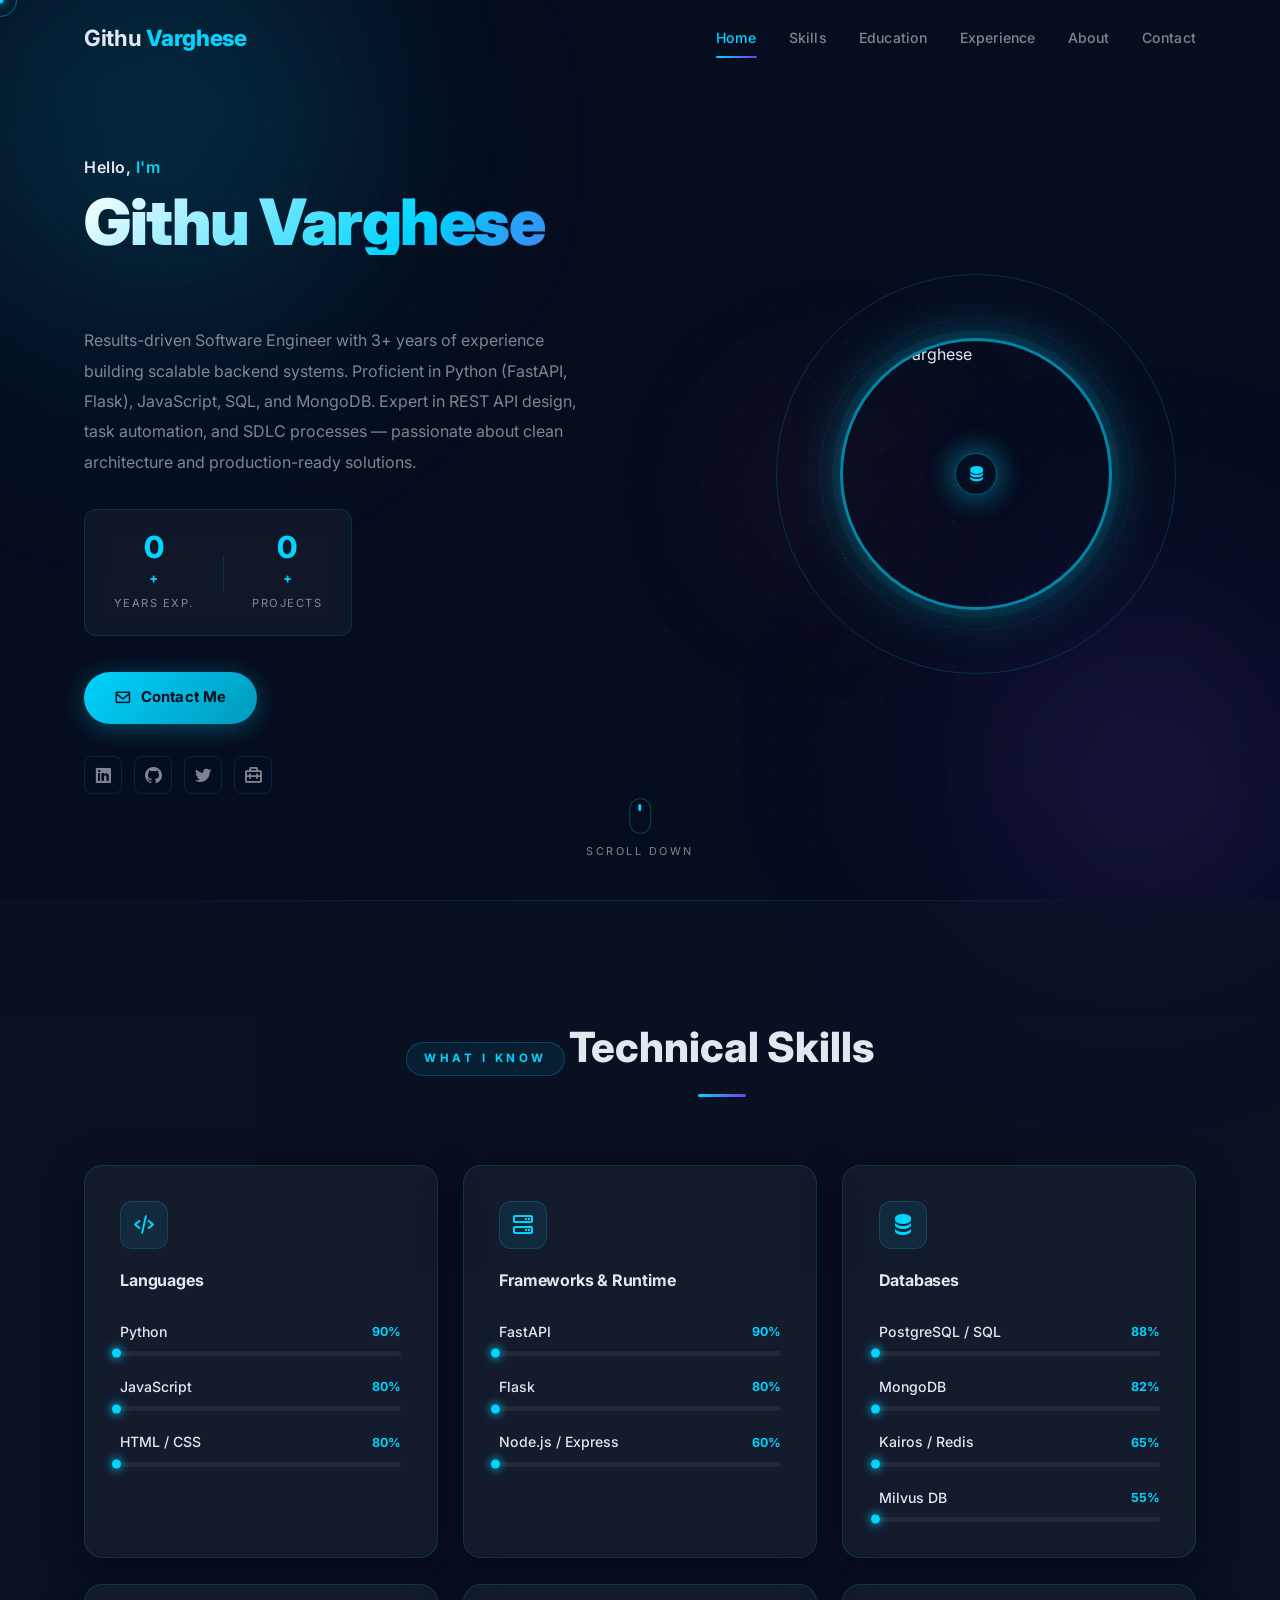
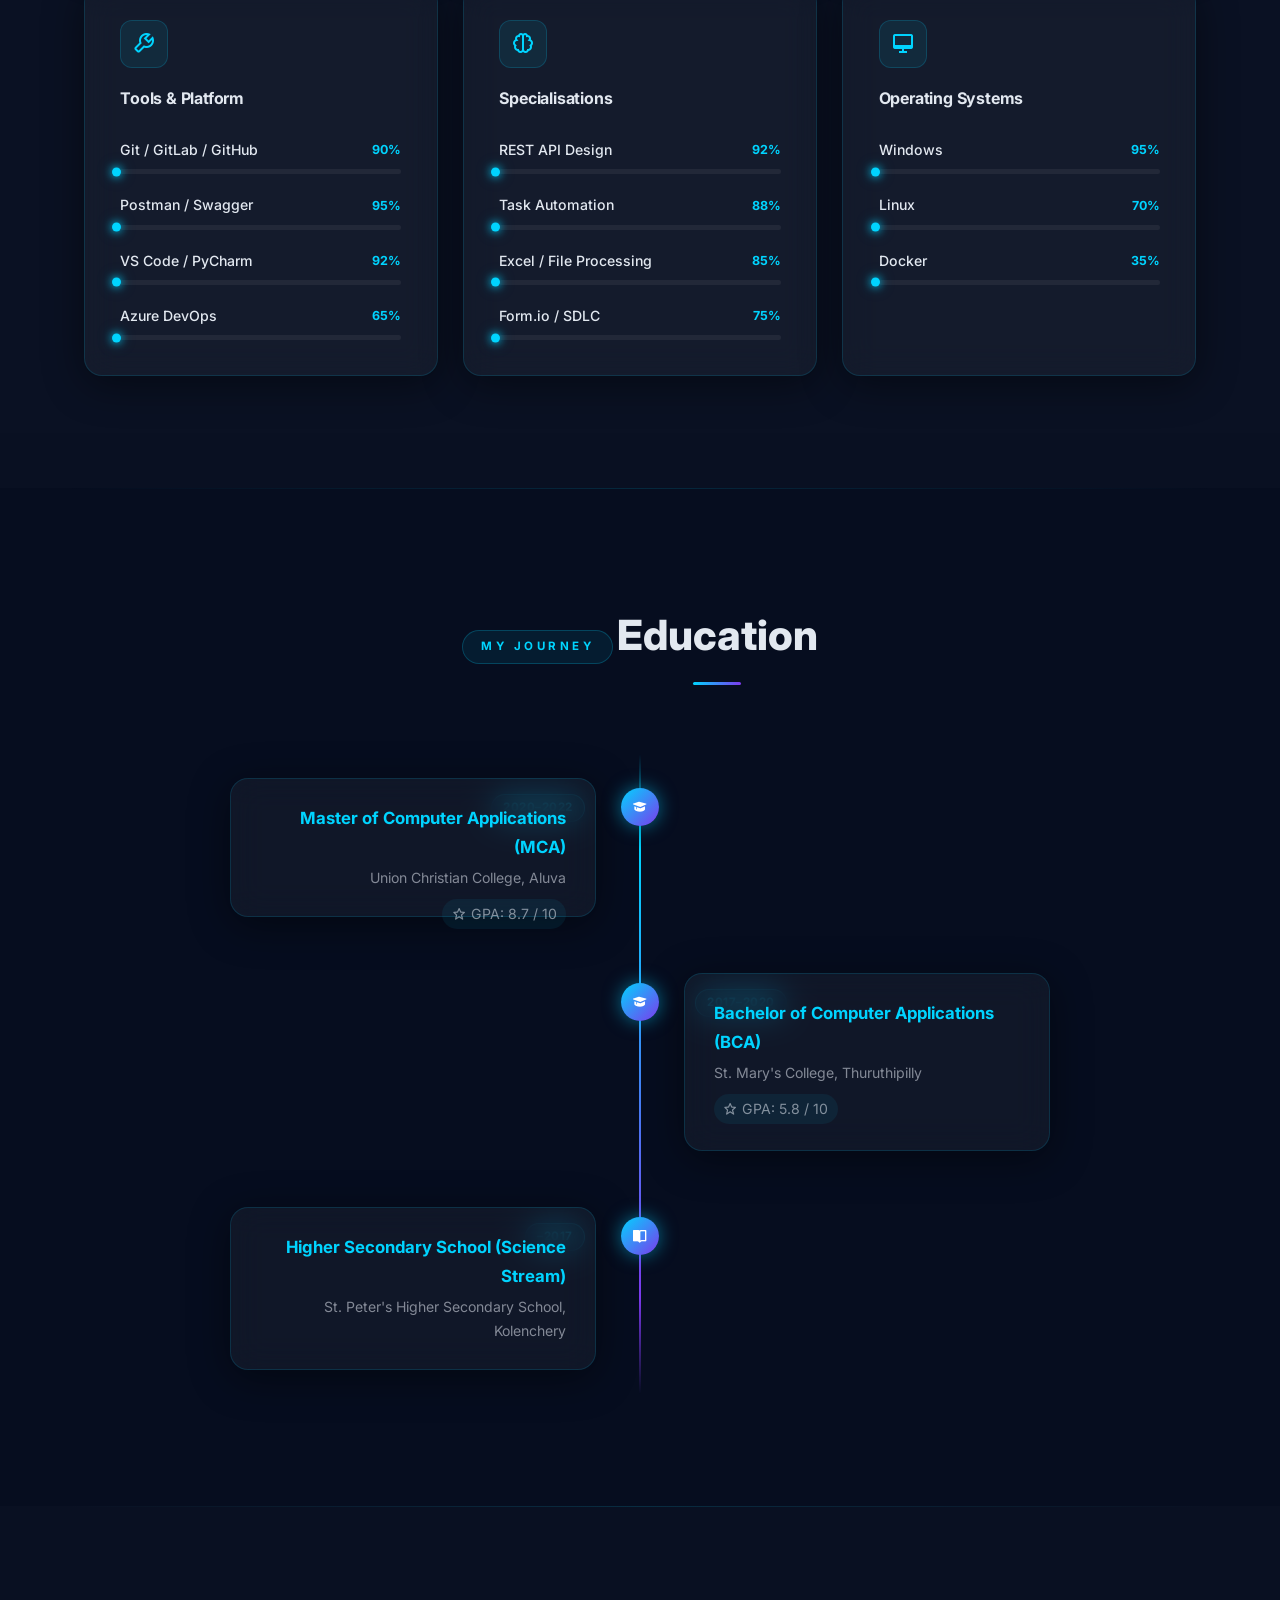
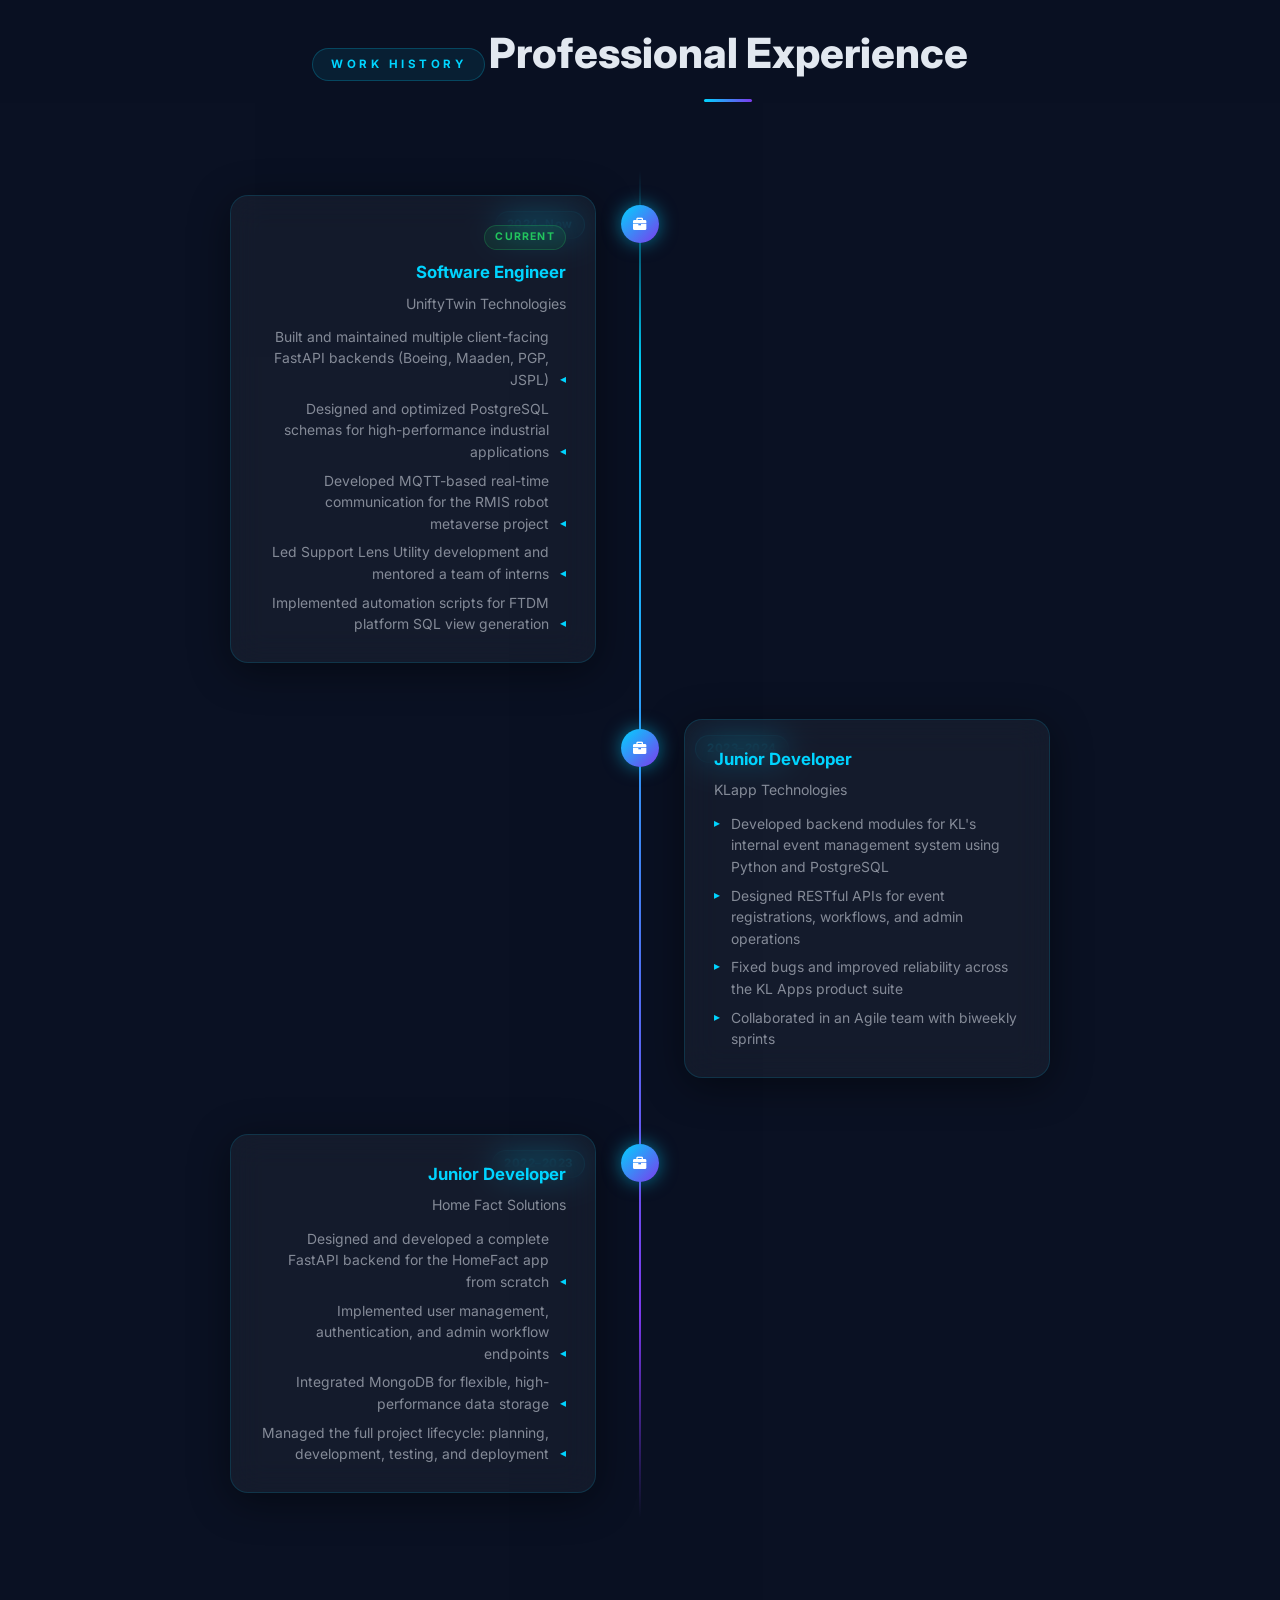
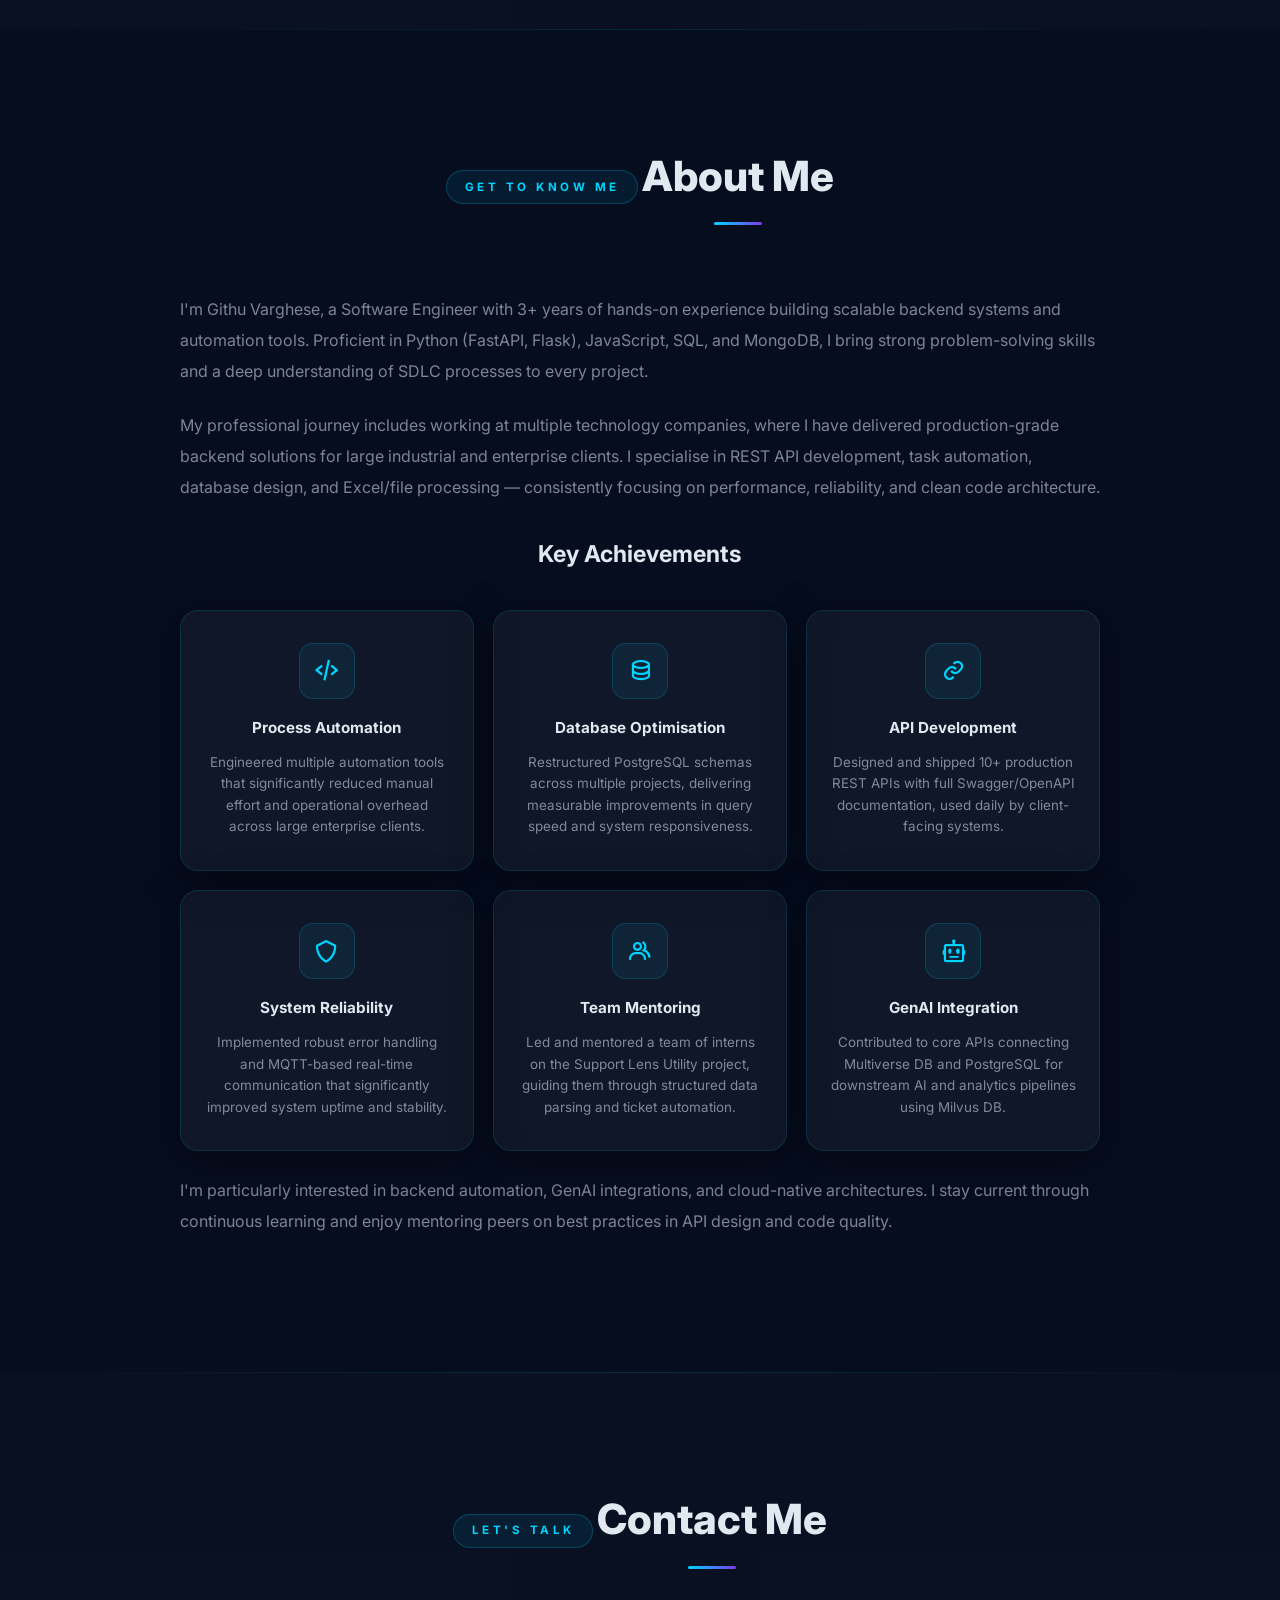
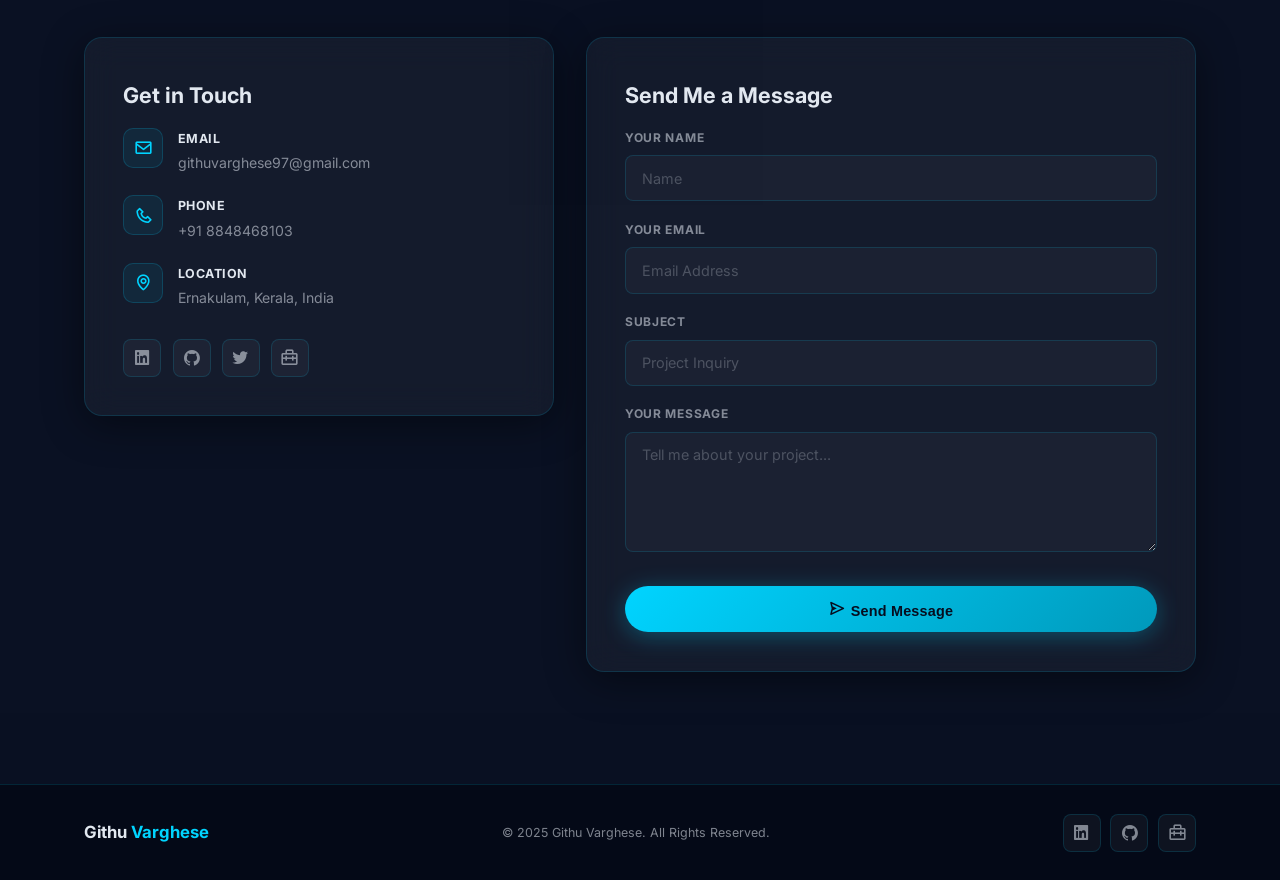
==== index.html @ 16943249 "feat: implement initial portfolio website with new CSS styling and JavaScript interactivity, and upd" ====
<!DOCTYPE html>
<html lang="en">

<head>
  <meta charset="UTF-8">
  <meta name="viewport" content="width=device-width, initial-scale=1.0">
  <title>Githu Varghese | Software Engineer</title>
  <meta name="description"
    content="Professional portfolio of Githu Varghese, a software engineer with 2+ years of experience in Python, FastAPI, Flask, JavaScript, SQL, and MongoDB.">

  <!-- Fonts -->
  <link rel="preconnect" href="https://fonts.googleapis.com">
  <link rel="preconnect" href="https://fonts.gstatic.com" crossorigin>
  <link href="https://fonts.googleapis.com/css2?family=Inter:wght@300;400;500;600;700;800;900&display=swap"
    rel="stylesheet">

  <!-- Icons -->
  <link href='https://unpkg.com/boxicons@2.1.4/css/boxicons.min.css' rel='stylesheet'>

  <!-- GSAP + ScrollTrigger -->
  <script src="https://cdnjs.cloudflare.com/ajax/libs/gsap/3.12.5/gsap.min.js"></script>
  <script src="https://cdnjs.cloudflare.com/ajax/libs/gsap/3.12.5/ScrollTrigger.min.js"></script>

  <!-- Typed.js -->
  <script src="https://unpkg.com/typed.js@2.1.0/dist/typed.umd.js"></script>

  <!-- Stylesheet -->
  <link rel="stylesheet" href="css/profile_portfolio.css">
  <link rel="icon" type="image/png" href="img/favicon.png">
</head>

<body>
  <!-- Global Background -->
  <canvas id="particles-canvas"></canvas>
  <div class="bg-grid"></div>

  <!-- Custom Cursor -->
  <div class="cursor-dot" id="cursorDot"></div>
  <div class="cursor-ring" id="cursorRing"></div>

  <!-- Scroll Progress Bar -->
  <div class="scroll-progress" id="scrollProgress"></div>

  <!-- Header -->
  <header class="top_header" id="headers">
    <div class="container">
      <div class="logo">
        <h1 class="name"><span id="fname">Githu</span> <span id="lname">Varghese</span></h1>
      </div>
      <div class="menu-btn" id="menuBtn"></div>
      <nav class="tabs" id="mainNav">
        <a href="#home" class="tab-link active">Home</a>
        <a href="#skills" class="tab-link">Skills</a>
        <a href="#career" class="tab-link">Education</a>
        <a href="#experience" class="tab-link">Experience</a>
        <a href="#abouts" class="tab-link">About</a>
        <a href="#contacts" class="tab-link">Contact</a>
      </nav>
    </div>
  </header>

  <!-- ═══════════════════════════════════════════════════
       HERO
  ════════════════════════════════════════════════════ -->
  <section class="hero" id="home">
    <div class="hero-bg-orbs">
      <div class="orb orb-1"></div>
      <div class="orb orb-2"></div>
      <div class="orb orb-3"></div>
    </div>
    <div class="container">
      <div class="hero-content">
        <div class="details">
          <p class="greeting"><span class="hello">Hello,</span> <span class="im">I'm</span></p>
          <h2 class="name-headline">Githu Varghese</h2>
          <h3 class="title"><span id="typed-output"></span></h3>
          <p class="bio">
            Results-driven Software Engineer with 3+ years of experience building scalable backend systems.
            Proficient in Python (FastAPI, Flask), JavaScript, SQL, and MongoDB. Expert in REST API design,
            task automation, and SDLC processes — passionate about clean architecture and production-ready solutions.
          </p>
          <div class="hero-stats">
            <div class="stat-item">
              <span class="stat-number" data-target="3">0</span><span class="stat-plus">+</span>
              <span class="stat-label">Years Exp.</span>
            </div>
            <div class="stat-divider"></div>
            <div class="stat-item">
              <span class="stat-number" data-target="11">0</span><span class="stat-plus">+</span>
              <span class="stat-label">Projects</span>
            </div>
          </div>
          <div class="cta-buttons">
            <a href="#contacts" class="btn primary-btn">
              <i class='bx bx-envelope'></i> Contact Me
            </a>
          </div>
          <div class="hero-socials">
            <a href="https://www.linkedin.com/in/githu-varghese-5364b3283/" target="_blank" class="hero-social-link"
              aria-label="LinkedIn">
              <i class='bx bxl-linkedin-square'></i>
            </a>
            <a href="https://github.com/DreamMagnet" target="_blank" class="hero-social-link" aria-label="GitHub">
              <i class='bx bxl-github'></i>
            </a>
            <a href="https://x.com/githu_varghese" target="_blank" class="hero-social-link" aria-label="Twitter">
              <i class='bx bxl-twitter'></i>
            </a>
            <a href="https://www.naukri.com/mnjuser/profile" target="_blank" class="hero-social-link"
              aria-label="Naukri Profile">
              <i class='bx bx-briefcase-alt-2'></i>
            </a>
          </div>
        </div>
        <div class="profile-wrapper">
          <div class="orbit-ring ring-1"></div>
          <div class="orbit-ring ring-2"></div>
          <div class="profile_pic">
            <img src="img/test.jpg" alt="Githu Varghese" class="pro_pic">
          </div>
          <div class="orbit-dot dot-1"><i class='bx bxl-python'></i></div>
          <div class="orbit-dot dot-2"><i class='bx bxl-javascript'></i></div>
          <div class="orbit-dot dot-3"><i class='bx bxs-data'></i></div>
        </div>
      </div>
    </div>
    <div class="hero-scroll-hint">
      <div class="scroll-mouse">
        <div class="scroll-wheel"></div>
      </div>
      <span>Scroll Down</span>
    </div>
  </section>

  <!-- ═══════════════════════════════════════════════════
       SKILLS
  ════════════════════════════════════════════════════ -->
  <section class="skills" id="skills">
    <div class="container">
      <div class="section-header">
        <span class="section-label">What I Know</span>
        <h2 class="section-heading">Technical Skills</h2>
      </div>
      <div class="skills-container">

        <div class="skill-category glass-card">
          <div class="skill-cat-icon"><i class='bx bx-code-alt'></i></div>
          <h3>Languages</h3>
          <div class="skill-items">
            <div class="skill-item">
              <div class="skill-info"><span class="skill-name">Python</span><span class="skill-percent">90%</span></div>
              <div class="progress-bar">
                <div class="progress" data-width="90"></div>
              </div>
            </div>
            <div class="skill-item">
              <div class="skill-info"><span class="skill-name">JavaScript</span><span class="skill-percent">80%</span>
              </div>
              <div class="progress-bar">
                <div class="progress" data-width="80"></div>
              </div>
            </div>
            <div class="skill-item">
              <div class="skill-info"><span class="skill-name">HTML / CSS</span><span class="skill-percent">80%</span>
              </div>
              <div class="progress-bar">
                <div class="progress" data-width="80"></div>
              </div>
            </div>
          </div>
        </div>

        <div class="skill-category glass-card">
          <div class="skill-cat-icon"><i class='bx bx-server'></i></div>
          <h3>Frameworks &amp; Runtime</h3>
          <div class="skill-items">
            <div class="skill-item">
              <div class="skill-info"><span class="skill-name">FastAPI</span><span class="skill-percent">90%</span>
              </div>
              <div class="progress-bar">
                <div class="progress" data-width="90"></div>
              </div>
            </div>
            <div class="skill-item">
              <div class="skill-info"><span class="skill-name">Flask</span><span class="skill-percent">80%</span></div>
              <div class="progress-bar">
                <div class="progress" data-width="80"></div>
              </div>
            </div>
            <div class="skill-item">
              <div class="skill-info"><span class="skill-name">Node.js / Express</span><span
                  class="skill-percent">60%</span></div>
              <div class="progress-bar">
                <div class="progress" data-width="60"></div>
              </div>
            </div>
          </div>
        </div>

        <div class="skill-category glass-card">
          <div class="skill-cat-icon"><i class='bx bxs-data'></i></div>
          <h3>Databases</h3>
          <div class="skill-items">
            <div class="skill-item">
              <div class="skill-info"><span class="skill-name">PostgreSQL / SQL</span><span
                  class="skill-percent">88%</span></div>
              <div class="progress-bar">
                <div class="progress" data-width="88"></div>
              </div>
            </div>
            <div class="skill-item">
              <div class="skill-info"><span class="skill-name">MongoDB</span><span class="skill-percent">82%</span>
              </div>
              <div class="progress-bar">
                <div class="progress" data-width="82"></div>
              </div>
            </div>
            <div class="skill-item">
              <div class="skill-info"><span class="skill-name">Kairos / Redis</span><span
                  class="skill-percent">65%</span></div>
              <div class="progress-bar">
                <div class="progress" data-width="65"></div>
              </div>
            </div>
            <div class="skill-item">
              <div class="skill-info"><span class="skill-name">Milvus DB</span><span class="skill-percent">55%</span>
              </div>
              <div class="progress-bar">
                <div class="progress" data-width="55"></div>
              </div>
            </div>
          </div>
        </div>

        <div class="skill-category glass-card">
          <div class="skill-cat-icon"><i class='bx bx-wrench'></i></div>
          <h3>Tools &amp; Platform</h3>
          <div class="skill-items">
            <div class="skill-item">
              <div class="skill-info"><span class="skill-name">Git / GitLab / GitHub</span><span
                  class="skill-percent">90%</span></div>
              <div class="progress-bar">
                <div class="progress" data-width="90"></div>
              </div>
            </div>
            <div class="skill-item">
              <div class="skill-info"><span class="skill-name">Postman / Swagger</span><span
                  class="skill-percent">95%</span></div>
              <div class="progress-bar">
                <div class="progress" data-width="95"></div>
              </div>
            </div>
            <div class="skill-item">
              <div class="skill-info"><span class="skill-name">VS Code / PyCharm</span><span
                  class="skill-percent">92%</span></div>
              <div class="progress-bar">
                <div class="progress" data-width="92"></div>
              </div>
            </div>
            <div class="skill-item">
              <div class="skill-info"><span class="skill-name">Azure DevOps</span><span class="skill-percent">65%</span>
              </div>
              <div class="progress-bar">
                <div class="progress" data-width="65"></div>
              </div>
            </div>
          </div>
        </div>

        <div class="skill-category glass-card">
          <div class="skill-cat-icon"><i class='bx bx-brain'></i></div>
          <h3>Specialisations</h3>
          <div class="skill-items">
            <div class="skill-item">
              <div class="skill-info"><span class="skill-name">REST API Design</span><span
                  class="skill-percent">92%</span></div>
              <div class="progress-bar">
                <div class="progress" data-width="92"></div>
              </div>
            </div>
            <div class="skill-item">
              <div class="skill-info"><span class="skill-name">Task Automation</span><span
                  class="skill-percent">88%</span></div>
              <div class="progress-bar">
                <div class="progress" data-width="88"></div>
              </div>
            </div>
            <div class="skill-item">
              <div class="skill-info"><span class="skill-name">Excel / File Processing</span><span
                  class="skill-percent">85%</span></div>
              <div class="progress-bar">
                <div class="progress" data-width="85"></div>
              </div>
            </div>
            <div class="skill-item">
              <div class="skill-info"><span class="skill-name">Form.io / SDLC</span><span
                  class="skill-percent">75%</span></div>
              <div class="progress-bar">
                <div class="progress" data-width="75"></div>
              </div>
            </div>
          </div>
        </div>

        <div class="skill-category glass-card">
          <div class="skill-cat-icon"><i class='bx bx-desktop'></i></div>
          <h3>Operating Systems</h3>
          <div class="skill-items">
            <div class="skill-item">
              <div class="skill-info"><span class="skill-name">Windows</span><span class="skill-percent">95%</span>
              </div>
              <div class="progress-bar">
                <div class="progress" data-width="95"></div>
              </div>
            </div>
            <div class="skill-item">
              <div class="skill-info"><span class="skill-name">Linux</span><span class="skill-percent">70%</span></div>
              <div class="progress-bar">
                <div class="progress" data-width="70"></div>
              </div>
            </div>
            <div class="skill-item">
              <div class="skill-info"><span class="skill-name">Docker</span><span class="skill-percent">35%</span></div>
              <div class="progress-bar">
                <div class="progress" data-width="35"></div>
              </div>
            </div>
          </div>
        </div>

      </div>
    </div>
  </section>

  <!-- ═══════════════════════════════════════════════════
       PROJECTS (commented out — will be added later)
  ════════════════════════════════════════════════════
  <!--
  <section class="projects-section" id="projects">
    <div class="container">
      <div class="section-header">
        <span class="section-label">What I've Built</span>
        <h2 class="section-heading">Key Projects</h2>
      </div>
      <div class="projects-grid">

        <div class="project-card glass-card">
          <div class="project-header">
            <div class="project-icon"><i class='bx bx-bar-chart-square'></i></div>
            <div class="project-tags">
              <span class="tag">Python</span><span class="tag">FastAPI</span><span class="tag">Scheduler</span>
            </div>
          </div>
          <h3>Boeing Project</h3>
          <p>Developed a system to generate and email monthly energy consumption reports for configured tags. Clients
            can design their own templates through a logbook interface. The monthly scheduled API sends reports
            automatically, and on-demand APIs generate custom period reports anytime.</p>
          <div class="project-footer">
            <span class="project-company"><i class='bx bx-buildings'></i> UniftyTwin</span>
          </div>
        </div>

        <div class="project-card glass-card">
          <div class="project-header">
            <div class="project-icon"><i class='bx bx-transfer-alt'></i></div>
            <div class="project-tags">
              <span class="tag">Python</span><span class="tag">PostgreSQL</span><span class="tag">OT/IT</span>
            </div>
          </div>
          <h3>Maaden Project</h3>
          <p>Automated data transfer workflows from the client's CSV source system to the FTMD platform (OT
            communication). Implemented data validation, cleanup, and migration from OT PostgreSQL to IT PostgreSQL on a
            scheduled basis, ensuring accuracy and process reliability.</p>
          <div class="project-footer">
            <span class="project-company"><i class='bx bx-buildings'></i> UniftyTwin</span>
          </div>
        </div>

        <div class="project-card glass-card">
          <div class="project-header">
            <div class="project-icon"><i class='bx bx-envelope-open'></i></div>
            <div class="project-tags">
              <span class="tag">FastAPI</span><span class="tag">Email</span><span class="tag">Logbook</span>
            </div>
          </div>
          <h3>PGP Project</h3>
          <p>Built a flexible endpoint to fetch email IDs from the User Management module by access groups and roles.
            Also created shift-wise and day-wise automated email summaries for logbook details, with configurable
            recipients and shift timings per department.</p>
          <div class="project-footer">
            <span class="project-company"><i class='bx bx-buildings'></i> UniftyTwin</span>
          </div>
        </div>

        <div class="project-card glass-card">
          <div class="project-header">
            <div class="project-icon"><i class='bx bx-bot'></i></div>
            <div class="project-tags">
              <span class="tag">Python</span><span class="tag">MQTT</span><span class="tag">Metaverse</span>
            </div>
          </div>
          <h3>RMIS — Robot Metaverse</h3>
          <p>Enhanced core backend systems for robot mission coordination in a virtual metaverse. Utilized MQTT for
            real-time robot-server communication, managing mission logic, telemetry tracking, and checkpoint updates.
            Improved system reliability through backend performance tuning.</p>
          <div class="project-footer">
            <span class="project-company"><i class='bx bx-buildings'></i> UniftyTwin</span>
          </div>
        </div>

        <div class="project-card glass-card">
          <div class="project-header">
            <div class="project-icon"><i class='bx bx-task'></i></div>
            <div class="project-tags">
              <span class="tag">Python</span><span class="tag">Azure DevOps</span><span class="tag">Automation</span>
            </div>
          </div>
          <h3>Support Lens Utility (JSPL)</h3>
          <p>Led development of an automated utility to push support tickets to Azure DevOps. Owned the complete
            lifecycle—from input file generation to seamless ticket creation—while mentoring a team of interns. Designed
            robust logic for structured data parsing and accurate ticket mapping.</p>
          <div class="project-footer">
            <span class="project-company"><i class='bx bx-buildings'></i> UniftyTwin</span>
          </div>
        </div>

        <div class="project-card glass-card">
          <div class="project-header">
            <div class="project-icon"><i class='bx bx-brain'></i></div>
            <div class="project-tags">
              <span class="tag">Python</span><span class="tag">Milvus DB</span><span class="tag">GenAI</span>
            </div>
          </div>
          <h3>GenAI Project</h3>
          <p>Contributed to core APIs enabling structured data communication between Multiverse DB and PostgreSQL. Built
            reliable backend logic for dynamic data matching and synchronization, ensuring data consistency and
            scalability for downstream AI and analytics processes.</p>
          <div class="project-footer">
            <span class="project-company"><i class='bx bx-buildings'></i> UniftyTwin</span>
          </div>
        </div>

        <div class="project-card glass-card">
          <div class="project-header">
            <div class="project-icon"><i class='bx bx-table'></i></div>
            <div class="project-tags">
              <span class="tag">SQL</span><span class="tag">Python</span><span class="tag">Logbook</span>
            </div>
          </div>
          <h3>FTDM Platform Automation</h3>
          <p>Automated SQL view generation to improve process visibility and reporting. Implemented logbook modules for
            Aarti and Jubilant clients to track user actions and system events efficiently.</p>
          <div class="project-footer">
            <span class="project-company"><i class='bx bx-buildings'></i> UniftyTwin</span>
          </div>
        </div>

        <div class="project-card glass-card">
          <div class="project-header">
            <div class="project-icon"><i class='bx bx-file'></i></div>
            <div class="project-tags">
              <span class="tag">Python</span><span class="tag">JSON</span><span class="tag">PDF/Word</span>
            </div>
          </div>
          <h3>Jubilant &amp; Aarti Projects</h3>
          <p>Developed automation to generate step-based JSON configurations from client-provided PDF/Word files,
            streamlining workflow mapping. Also built Python scripts for automatic DataGrid and dashboard generation on
            the FTDM platform.</p>
          <div class="project-footer">
            <span class="project-company"><i class='bx bx-buildings'></i> UniftyTwin</span>
          </div>
        </div>

        <div class="project-card glass-card">
          <div class="project-header">
            <div class="project-icon"><i class='bx bx-calendar-event'></i></div>
            <div class="project-tags">
              <span class="tag">Python</span><span class="tag">PostgreSQL</span><span class="tag">REST API</span>
            </div>
          </div>
          <h3>KL App Development</h3>
          <p>Developed backend modules for KL's internal event management system. Designed RESTful APIs in Python with
            PostgreSQL for event registrations, workflows, and admin operations. Delivered scalable and maintainable
            code aligned with internal business needs.</p>
          <div class="project-footer">
            <span class="project-company"><i class='bx bx-buildings'></i> KLapp Technologies</span>
          </div>
        </div>

        <div class="project-card glass-card">
          <div class="project-header">
            <div class="project-icon"><i class='bx bx-home-alt'></i></div>
            <div class="project-tags">
              <span class="tag">FastAPI</span><span class="tag">MongoDB</span><span class="tag">Auth</span>
            </div>
          </div>
          <h3>Home Fact App</h3>
          <p>Built a FastAPI-based backend supporting user management, authentication, and admin workflows from scratch.
            Integrated MongoDB for flexible data handling and fast query performance, ensuring a modern and efficient
            architecture across the full project lifecycle.</p>
          <div class="project-footer">
            <span class="project-company"><i class='bx bx-buildings'></i> Home Fact Solutions</span>
          </div>
        </div>

      </div>
    </div>
  </section>
  -->

  <!-- ═══════════════════════════════════════════════════
       EDUCATION
  ════════════════════════════════════════════════════ -->
  <section class="education" id="career">
    <div class="container">
      <div class="section-header">
        <span class="section-label">My Journey</span>
        <h2 class="section-heading">Education</h2>
      </div>
      <div class="time-line-items">
        <div class="time-line-item">
          <div class="time-line-year">2020–2022</div>
          <div class="time-line-dot"><i class='bx bxs-graduation'></i></div>
          <div class="content glass-card">
            <h3>Master of Computer Applications (MCA)</h3>
            <p>Union Christian College, Aluva</p>
            <p class="education-details"><i class='bx bx-star'></i> GPA: 8.7 / 10</p>
          </div>
        </div>
        <div class="time-line-item">
          <div class="time-line-year">2017–2020</div>
          <div class="time-line-dot"><i class='bx bxs-graduation'></i></div>
          <div class="content glass-card">
            <h3>Bachelor of Computer Applications (BCA)</h3>
            <p>St. Mary's College, Thuruthipilly</p>
            <p class="education-details"><i class='bx bx-star'></i> GPA: 5.8 / 10</p>
          </div>
        </div>
        <div class="time-line-item">
          <div class="time-line-year">–2017</div>
          <div class="time-line-dot"><i class='bx bxs-book-open'></i></div>
          <div class="content glass-card">
            <h3>Higher Secondary School (Science Stream)</h3>
            <p>St. Peter's Higher Secondary School, Kolenchery</p>
          </div>
        </div>
      </div>
    </div>
  </section>

  <!-- ═══════════════════════════════════════════════════
       EXPERIENCE
  ════════════════════════════════════════════════════ -->
  <section class="experience" id="experience">
    <div class="container">
      <div class="section-header">
        <span class="section-label">Work History</span>
        <h2 class="section-heading">Professional Experience</h2>
      </div>
      <div class="time-line-items">
        <div class="time-line-item">
          <div class="time-line-year">2024–Now</div>
          <div class="time-line-dot"><i class='bx bxs-briefcase'></i></div>
          <div class="content glass-card">
            <span class="exp-badge current">Current</span>
            <h3>Software Engineer</h3>
            <p>UniftyTwin Technologies</p>
            <ul class="experience-details">
              <li>Built and maintained multiple client-facing FastAPI backends (Boeing, Maaden, PGP, JSPL)</li>
              <li>Designed and optimized PostgreSQL schemas for high-performance industrial applications</li>
              <li>Developed MQTT-based real-time communication for the RMIS robot metaverse project</li>
              <li>Led Support Lens Utility development and mentored a team of interns</li>
              <li>Implemented automation scripts for FTDM platform SQL view generation</li>
            </ul>
          </div>
        </div>
        <div class="time-line-item">
          <div class="time-line-year">2023–2024</div>
          <div class="time-line-dot"><i class='bx bxs-briefcase'></i></div>
          <div class="content glass-card">
            <h3>Junior Developer</h3>
            <p>KLapp Technologies</p>
            <ul class="experience-details">
              <li>Developed backend modules for KL's internal event management system using Python and PostgreSQL</li>
              <li>Designed RESTful APIs for event registrations, workflows, and admin operations</li>
              <li>Fixed bugs and improved reliability across the KL Apps product suite</li>
              <li>Collaborated in an Agile team with biweekly sprints</li>
            </ul>
          </div>
        </div>
        <div class="time-line-item">
          <div class="time-line-year">2022–2023</div>
          <div class="time-line-dot"><i class='bx bxs-briefcase'></i></div>
          <div class="content glass-card">
            <h3>Junior Developer</h3>
            <p>Home Fact Solutions</p>
            <ul class="experience-details">
              <li>Designed and developed a complete FastAPI backend for the HomeFact app from scratch</li>
              <li>Implemented user management, authentication, and admin workflow endpoints</li>
              <li>Integrated MongoDB for flexible, high-performance data storage</li>
              <li>Managed the full project lifecycle: planning, development, testing, and deployment</li>
            </ul>
          </div>
        </div>
      </div>
    </div>
  </section>

  <!-- ═══════════════════════════════════════════════════
       ABOUT
  ════════════════════════════════════════════════════ -->
  <section class="about-section" id="abouts">
    <div class="container">
      <div class="section-header">
        <span class="section-label">Get to Know Me</span>
        <h2 class="section-heading">About Me</h2>
      </div>
      <div class="about-content">
        <p class="about-intro">
          I'm Githu Varghese, a Software Engineer with 3+ years of hands-on experience building scalable backend
          systems and automation tools. Proficient in Python (FastAPI, Flask), JavaScript, SQL, and MongoDB,
          I bring strong problem-solving skills and a deep understanding of SDLC processes to every project.
        </p>
        <p class="about-details">
          My professional journey includes working at multiple technology companies, where I have delivered
          production-grade backend solutions for large industrial and enterprise clients. I specialise in
          REST API development, task automation, database design, and Excel/file processing —
          consistently focusing on performance, reliability, and clean code architecture.
        </p>

        <div class="achievements-section">
          <h3 class="about-highlights-title">Key Achievements</h3>
          <div class="achievements-grid">
            <div class="achievement-card glass-card">
              <div class="achievement-icon"><i class='bx bx-code-alt'></i></div>
              <h4>Process Automation</h4>
              <p>Engineered multiple automation tools that significantly reduced manual effort and operational overhead
                across large enterprise clients.</p>
            </div>
            <div class="achievement-card glass-card">
              <div class="achievement-icon"><i class='bx bx-data'></i></div>
              <h4>Database Optimisation</h4>
              <p>Restructured PostgreSQL schemas across multiple projects, delivering measurable improvements in query
                speed and system responsiveness.</p>
            </div>
            <div class="achievement-card glass-card">
              <div class="achievement-icon"><i class='bx bx-link'></i></div>
              <h4>API Development</h4>
              <p>Designed and shipped 10+ production REST APIs with full Swagger/OpenAPI documentation, used daily by
                client-facing systems.</p>
            </div>
            <div class="achievement-card glass-card">
              <div class="achievement-icon"><i class='bx bx-shield'></i></div>
              <h4>System Reliability</h4>
              <p>Implemented robust error handling and MQTT-based real-time communication that significantly improved
                system uptime and stability.</p>
            </div>
            <div class="achievement-card glass-card">
              <div class="achievement-icon"><i class='bx bx-group'></i></div>
              <h4>Team Mentoring</h4>
              <p>Led and mentored a team of interns on the Support Lens Utility project, guiding them through structured
                data parsing and ticket automation.</p>
            </div>
            <div class="achievement-card glass-card">
              <div class="achievement-icon"><i class='bx bx-bot'></i></div>
              <h4>GenAI Integration</h4>
              <p>Contributed to core APIs connecting Multiverse DB and PostgreSQL for downstream AI and analytics
                pipelines using Milvus DB.</p>
            </div>
          </div>
        </div>

        <p class="about-summary">
          I'm particularly interested in backend automation, GenAI integrations, and cloud-native architectures.
          I stay current through continuous learning and enjoy mentoring peers on best practices in API design
          and code quality.
        </p>
      </div>
    </div>
  </section>

  <!-- ═══════════════════════════════════════════════════
       CONTACT
  ════════════════════════════════════════════════════ -->
  <section class="contact" id="contacts">
    <div class="container">
      <div class="section-header">
        <span class="section-label">Let's Talk</span>
        <h2 class="section-heading">Contact Me</h2>
      </div>
      <div class="contact-grid">
        <div class="contact-info glass-card">
          <h3>Get in Touch</h3>
          <!--           <p>I'm currently available for freelance projects, consulting work, and full-time opportunities. Let's discuss
            how I can contribute to your team or project.</p> -->
          <ul class="contact-details">
            <li>
              <div class="contact-icon"><i class='bx bx-envelope'></i></div>
              <div>
                <h4>Email</h4>
                <p>githuvarghese97@gmail.com</p>
              </div>
            </li>
            <li>
              <div class="contact-icon"><i class='bx bx-phone'></i></div>
              <div>
                <h4>Phone</h4>
                <p>+91 8848468103</p>
              </div>
            </li>
            <li>
              <div class="contact-icon"><i class='bx bx-map'></i></div>
              <div>
                <h4>Location</h4>
                <p>Ernakulam, Kerala, India</p>
              </div>
            </li>
          </ul>
          <div class="contact-socials">
            <a href="https://www.linkedin.com/in/githu-varghese-5364b3283/" target="_blank" class="social-icon"
              aria-label="LinkedIn"><i class='bx bxl-linkedin-square'></i></a>
            <a href="https://github.com/DreamMagnet" target="_blank" class="social-icon" aria-label="GitHub"><i
                class='bx bxl-github'></i></a>
            <a href="https://x.com/githu_varghese" target="_blank" class="social-icon" aria-label="Twitter"><i
                class='bx bxl-twitter'></i></a>
            <a href="https://www.naukri.com/mnjuser/profile" target="_blank" class="social-icon" aria-label="Naukri"><i
                class='bx bx-briefcase-alt-2'></i></a>
          </div>
        </div>

        <div class="contact-form glass-card">
          <h3>Send Me a Message</h3>
          <form id="contactForm">
            <div class="form-group">
              <label for="name">Your Name</label>
              <input type="text" id="name" name="name" placeholder="Name" required>
            </div>
            <div class="form-group">
              <label for="email">Your Email</label>
              <input type="email" id="email" name="email" placeholder="Email Address" required>
            </div>
            <div class="form-group">
              <label for="subject">Subject</label>
              <input type="text" id="subject" name="subject" placeholder="Project Inquiry">
            </div>
            <div class="form-group">
              <label for="message">Your Message</label>
              <textarea id="message" name="message" placeholder="Tell me about your project..." required></textarea>
            </div>
            <button type="submit" class="btn primary-btn" id="submitBtn">
              <span class="btn-text"><i class='bx bx-send'></i> Send Message</span>
              <span class="btn-loader" style="display:none;">Sending...</span>
            </button>
          </form>
        </div>
      </div>
    </div>
  </section>

  <!-- Footer -->
  <footer>
    <div class="container">
      <div class="footer-inner">
        <p class="footer-logo"><span id="f-fname">Githu</span> <span id="f-lname">Varghese</span></p>
        <p class="footer-copy">&copy; 2025 Githu Varghese. All Rights Reserved.</p>
        <div class="footer-socials">
          <a href="https://www.linkedin.com/in/githu-varghese-5364b3283/" target="_blank" class="social-icon"
            aria-label="LinkedIn"><i class='bx bxl-linkedin-square'></i></a>
          <a href="https://github.com/DreamMagnet" target="_blank" class="social-icon" aria-label="GitHub"><i
              class='bx bxl-github'></i></a>
          <a href="https://www.naukri.com/mnjuser/profile" target="_blank" class="social-icon" aria-label="Naukri"><i
              class='bx bx-briefcase-alt-2'></i></a>
        </div>
      </div>
    </div>
  </footer>

  <!-- Back to Top -->
  <button class="back-to-top" id="backToTop" aria-label="Back to top">
    <i class='bx bx-chevron-up'></i>
  </button>

  <script src="js/index.js"></script>
</body>

</html>
---- css/profile_portfolio.css ----
/* ============================================================
   DESIGN TOKENS
   ============================================================ */
:root {
  --primary: #00d4ff;
  --primary-dark: #0099bb;
  --secondary: #7c3aed;
  --accent: #f43f5e;
  --bg: #060d1f;
  --bg-section-alt: rgba(255, 255, 255, 0.015);
  --bg-card: rgba(255, 255, 255, 0.042);
  --bg-card-hover: rgba(255, 255, 255, 0.08);
  --glass-border: rgba(0, 212, 255, 0.14);
  --glass-border-h: rgba(0, 212, 255, 0.45);
  --text: #e2e8f0;
  --text-muted: rgba(226, 232, 240, 0.55);
  --font: 'Inter', sans-serif;
  --radius: 18px;
  --radius-sm: 12px;
  --radius-xs: 8px;
  --transition: all 0.38s cubic-bezier(0.4, 0, 0.2, 1);
  --glow: 0 0 32px rgba(0, 212, 255, 0.22);
  --glow-strong: 0 0 56px rgba(0, 212, 255, 0.42);
  --shadow: 0 8px 40px rgba(0, 0, 0, 0.45);
}

/* ============================================================
   RESET & BASE
   ============================================================ */
*,
*::before,
*::after {
  margin: 0;
  padding: 0;
  box-sizing: border-box;
}

html {
  scroll-behavior: smooth;
  font-size: 16px;
}

body {
  background: var(--bg);
  color: var(--text);
  font-family: var(--font);
  line-height: 1.7;
  overflow-x: hidden;
}

/* ============================================================
   GLOBAL ANIMATED BACKGROUND (canvas + grid + orbs)
   ============================================================ */

/* Particle canvas fixed to full viewport */
#particles-canvas {
  position: fixed;
  inset: 0;
  width: 100%;
  height: 100%;
  z-index: 0;
  pointer-events: none;
  opacity: 0.55;
}

/* Dot-grid overlay */
.bg-grid {
  position: fixed;
  inset: 0;
  z-index: 0;
  pointer-events: none;
  background-image: radial-gradient(rgba(0, 212, 255, 0.07) 1px, transparent 1px);
  background-size: 36px 36px;
  mask-image: radial-gradient(ellipse at center, black 40%, transparent 80%);
  -webkit-mask-image: radial-gradient(ellipse at center, black 40%, transparent 80%);
}

/* Ambient glowing orbs (global, fixed) */
body::before,
body::after {
  content: '';
  position: fixed;
  border-radius: 50%;
  filter: blur(100px);
  z-index: 0;
  pointer-events: none;
  animation: bgOrbDrift 18s ease-in-out infinite alternate;
}

body::before {
  width: 700px;
  height: 700px;
  background: radial-gradient(circle, rgba(0, 212, 255, 0.09) 0%, transparent 70%);
  top: -200px;
  left: -200px;
}

body::after {
  width: 600px;
  height: 600px;
  background: radial-gradient(circle, rgba(124, 58, 237, 0.09) 0%, transparent 70%);
  bottom: -150px;
  right: -150px;
  animation-direction: alternate-reverse;
  animation-duration: 22s;
}

@keyframes bgOrbDrift {
  0% {
    transform: translate(0, 0) scale(1);
  }

  50% {
    transform: translate(60px, 40px) scale(1.12);
  }

  100% {
    transform: translate(-30px, 60px) scale(0.94);
  }
}

/* Ensure all content is above background */
.top_header,
section,
footer,
.scroll-progress,
.cursor-dot,
.cursor-ring,
.back-to-top,
.toast {
  position: relative;
  z-index: 1;
}

.container {
  width: 90%;
  max-width: 1180px;
  margin: 0 auto;
  padding: 0 20px;
}

/* ============================================================
   SCROLLBAR
   ============================================================ */
::-webkit-scrollbar {
  width: 5px;
}

::-webkit-scrollbar-track {
  background: var(--bg);
}

::-webkit-scrollbar-thumb {
  background: linear-gradient(180deg, var(--primary), var(--secondary));
  border-radius: 10px;
}

/* ============================================================
   SCROLL PROGRESS BAR
   ============================================================ */
.scroll-progress {
  position: fixed;
  top: 0;
  left: 0;
  height: 2px;
  width: 0%;
  background: linear-gradient(90deg, var(--primary), var(--secondary), var(--accent));
  z-index: 9999;
  transition: width 0.08s linear;
  box-shadow: 0 0 12px var(--primary);
}

/* ============================================================
   CUSTOM CURSOR
   ============================================================ */
.cursor-dot {
  position: fixed;
  width: 7px;
  height: 7px;
  background: var(--primary);
  border-radius: 50%;
  pointer-events: none;
  z-index: 10000;
  transform: translate(-50%, -50%);
  box-shadow: 0 0 10px var(--primary), 0 0 20px rgba(0, 212, 255, 0.3);
  transition: width 0.2s, height 0.2s;
}

.cursor-ring {
  position: fixed;
  width: 34px;
  height: 34px;
  border: 1.5px solid rgba(0, 212, 255, 0.45);
  border-radius: 50%;
  pointer-events: none;
  z-index: 9999;
  transform: translate(-50%, -50%);
}

.cursor-ring.hover {
  width: 52px;
  height: 52px;
  border-color: var(--primary);
  background: rgba(0, 212, 255, 0.04);
}

@media (hover: none) {

  .cursor-dot,
  .cursor-ring {
    display: none;
  }
}

/* ============================================================
   GLASS CARD
   ============================================================ */
.glass-card {
  background: var(--bg-card);
  border: 1px solid var(--glass-border);
  border-radius: var(--radius);
  backdrop-filter: blur(16px);
  -webkit-backdrop-filter: blur(16px);
  transition: var(--transition);
  box-shadow: var(--shadow);
}

.glass-card:hover {
  background: var(--bg-card-hover);
  border-color: var(--glass-border-h);
  box-shadow: var(--glow), var(--shadow);
  transform: translateY(-6px);
}

/* ============================================================
   BUTTONS
   ============================================================ */
.btn {
  display: inline-flex;
  align-items: center;
  gap: 0.5rem;
  padding: 0.85rem 1.9rem;
  border-radius: 50px;
  text-decoration: none;
  font-weight: 600;
  font-size: 0.93rem;
  letter-spacing: 0.2px;
  transition: var(--transition);
  cursor: pointer;
  border: none;
  position: relative;
  overflow: hidden;
  white-space: nowrap;
}

.btn i {
  font-size: 1.1rem;
}

.primary-btn {
  background: linear-gradient(135deg, var(--primary) 0%, var(--primary-dark) 100%);
  color: var(--bg);
  box-shadow: 0 4px 24px rgba(0, 212, 255, 0.3);
  font-weight: 700;
}

.primary-btn:hover {
  transform: translateY(-3px);
  box-shadow: 0 8px 36px rgba(0, 212, 255, 0.5);
}

.secondary-btn {
  background: transparent;
  color: var(--primary);
  border: 1.5px solid rgba(0, 212, 255, 0.4);
  backdrop-filter: blur(8px);
}

.secondary-btn:hover {
  background: rgba(0, 212, 255, 0.08);
  border-color: var(--primary);
  transform: translateY(-3px);
  box-shadow: var(--glow);
}

/* ============================================================
   SECTION LAYOUT
   ============================================================ */

/* Alternate section backgrounds for visual rhythm */
section {
  padding: 7rem 0;
  position: relative;
}

section:nth-child(even) {
  background: var(--bg-section-alt);
}

/* Thin top border for section separation */
section+section::before {
  content: '';
  position: absolute;
  top: 0;
  left: 5%;
  right: 5%;
  height: 1px;
  background: linear-gradient(90deg, transparent, var(--glass-border), transparent);
}

/* ============================================================
   SECTION HEADER
   ============================================================ */
.section-header {
  text-align: center;
  margin-bottom: 4.5rem;
}

.section-label {
  display: inline-block;
  font-size: 0.72rem;
  font-weight: 700;
  letter-spacing: 3.5px;
  text-transform: uppercase;
  color: var(--primary);
  background: rgba(0, 212, 255, 0.08);
  border: 1px solid rgba(0, 212, 255, 0.22);
  padding: 0.38rem 1.1rem;
  border-radius: 50px;
  margin-bottom: 1.1rem;
}

.section-heading {
  font-size: 2.6rem;
  font-weight: 800;
  color: var(--text);
  position: relative;
  display: inline-block;
}

.section-heading::after {
  content: '';
  position: absolute;
  bottom: -14px;
  left: 50%;
  transform: translateX(-50%);
  width: 48px;
  height: 3px;
  background: linear-gradient(90deg, var(--primary), var(--secondary));
  border-radius: 3px;
}

/* ============================================================
   HEADER / NAV
   ============================================================ */
.top_header {
  position: fixed;
  top: 0;
  left: 0;
  width: 100%;
  padding: 1.2rem 0;
  z-index: 1000;
  transition: var(--transition);
}

.top_header.scrolled {
  background: rgba(6, 13, 31, 0.88);
  backdrop-filter: blur(24px);
  -webkit-backdrop-filter: blur(24px);
  border-bottom: 1px solid var(--glass-border);
  padding: 0.75rem 0;
  box-shadow: 0 4px 40px rgba(0, 0, 0, 0.35);
}

.top_header .container {
  display: flex;
  justify-content: space-between;
  align-items: center;
}

.logo h1 {
  font-size: 1.4rem;
  margin: 0;
  letter-spacing: -0.3px;
}

#fname {
  color: var(--text);
  font-weight: 700;
}

#lname {
  color: var(--primary);
  font-weight: 800;
}

.tabs {
  display: flex;
  gap: 2rem;
  align-items: center;
}

.tab-link {
  color: var(--text-muted);
  text-decoration: none;
  font-size: 0.88rem;
  font-weight: 500;
  padding: 0.35rem 0;
  position: relative;
  transition: color 0.25s;
  letter-spacing: 0.2px;
}

.tab-link::after {
  content: '';
  position: absolute;
  bottom: -2px;
  left: 0;
  width: 0;
  height: 1.5px;
  background: linear-gradient(90deg, var(--primary), var(--secondary));
  transition: width 0.3s cubic-bezier(0.4, 0, 0.2, 1);
  border-radius: 2px;
}

.tab-link:hover,
.tab-link.active {
  color: var(--primary);
}

.tab-link:hover::after,
.tab-link.active::after {
  width: 100%;
}

/* Hamburger */
.menu-btn {
  display: none;
  cursor: pointer;
  width: 26px;
  flex-direction: column;
  gap: 5px;
  z-index: 1001;
}

.menu-btn span {
  display: block;
  height: 2px;
  width: 100%;
  background: var(--primary);
  border-radius: 2px;
  transition: var(--transition);
  transform-origin: center;
}

.menu-btn.open span:nth-child(1) {
  transform: translateY(7px) rotate(45deg);
}

.menu-btn.open span:nth-child(2) {
  opacity: 0;
  transform: scaleX(0);
}

.menu-btn.open span:nth-child(3) {
  transform: translateY(-7px) rotate(-45deg);
}

/* ============================================================
   HERO SECTION
   ============================================================ */
.hero {
  min-height: 100vh;
  display: flex;
  align-items: center;
  padding: 9rem 0 6rem;
  position: relative;
  overflow: hidden;
}

/* Hero local orbs (add extra glow on top of global bg) */
.hero-bg-orbs {
  position: absolute;
  inset: 0;
  z-index: 0;
  pointer-events: none;
}

.orb {
  position: absolute;
  border-radius: 50%;
  filter: blur(90px);
  opacity: 0.13;
  animation: orbFloat 12s ease-in-out infinite;
}

.orb-1 {
  width: 560px;
  height: 560px;
  background: radial-gradient(circle, var(--primary), transparent 70%);
  top: -180px;
  left: -120px;
  animation-delay: 0s;
}

.orb-2 {
  width: 420px;
  height: 420px;
  background: radial-gradient(circle, var(--secondary), transparent 70%);
  bottom: -100px;
  right: -80px;
  animation-delay: -4s;
}

.orb-3 {
  width: 260px;
  height: 260px;
  background: radial-gradient(circle, var(--accent), transparent 70%);
  top: 40%;
  left: 55%;
  animation-delay: -8s;
}

@keyframes orbFloat {

  0%,
  100% {
    transform: translate(0, 0) scale(1);
  }

  50% {
    transform: translate(40px, -40px) scale(1.1);
  }
}

/* Hero content grid */
.hero-content {
  display: grid;
  grid-template-columns: 1fr 440px;
  gap: 4rem;
  align-items: center;
  position: relative;
  z-index: 1;
}

/* Badge */
.hero-badge {
  display: inline-flex;
  align-items: center;
  gap: 0.55rem;
  font-size: 0.78rem;
  font-weight: 600;
  color: #22c55e;
  background: rgba(34, 197, 94, 0.08);
  border: 1px solid rgba(34, 197, 94, 0.25);
  padding: 0.42rem 1rem;
  border-radius: 50px;
  margin-bottom: 1.6rem;
  letter-spacing: 0.3px;
}

.badge-dot {
  width: 7px;
  height: 7px;
  background: #22c55e;
  border-radius: 50%;
  flex-shrink: 0;
  animation: pulse 2s ease infinite;
}

@keyframes pulse {

  0%,
  100% {
    box-shadow: 0 0 0 0 rgba(34, 197, 94, 0.4);
  }

  50% {
    box-shadow: 0 0 0 8px rgba(34, 197, 94, 0);
  }
}

.greeting {
  font-size: 1rem;
  margin-bottom: 0.4rem;
  color: var(--text-muted);
  letter-spacing: 0.5px;
}

.hello {
  font-weight: 600;
  color: var(--text);
}

.im {
  color: var(--primary);
  font-weight: 600;
}

.name-headline {
  font-size: 4rem;
  font-weight: 900;
  line-height: 1.05;
  background: linear-gradient(135deg, #ffffff 0%, var(--primary) 55%, var(--secondary) 100%);
  -webkit-background-clip: text;
  -webkit-text-fill-color: transparent;
  background-clip: text;
  margin: 0.3rem 0 0.9rem;
  letter-spacing: -1.5px;
}

.title {
  font-size: 1.25rem;
  color: var(--text-muted);
  margin-bottom: 1.5rem;
  font-weight: 400;
  min-height: 2rem;
  letter-spacing: 0.2px;
}

.title .typed-cursor {
  color: var(--primary);
}

.bio {
  font-size: 1rem;
  line-height: 1.9;
  color: var(--text-muted);
  max-width: 500px;
  margin-bottom: 2rem;
}

/* Stats row */
.hero-stats {
  display: flex;
  align-items: center;
  gap: 1.8rem;
  margin: 2rem 0 2.2rem;
  padding: 1.4rem 1.8rem;
  background: var(--bg-card);
  border: 1px solid var(--glass-border);
  border-radius: var(--radius-sm);
  backdrop-filter: blur(12px);
  width: fit-content;
}

.stat-item {
  display: flex;
  flex-direction: column;
  align-items: center;
  gap: 0.25rem;
}

.stat-number {
  font-size: 1.9rem;
  font-weight: 800;
  color: var(--primary);
  line-height: 1;
}

.stat-plus {
  font-size: 1.1rem;
  font-weight: 700;
  color: var(--primary);
  vertical-align: super;
  font-size: 0.85rem;
}

.stat-label {
  font-size: 0.7rem;
  color: var(--text-muted);
  text-transform: uppercase;
  letter-spacing: 1.5px;
  white-space: nowrap;
}

.stat-divider {
  width: 1px;
  height: 36px;
  background: var(--glass-border);
}

/* CTA */
.cta-buttons {
  display: flex;
  gap: 1rem;
  margin-bottom: 2rem;
  flex-wrap: wrap;
}

/* Hero social icons */
.hero-socials {
  display: flex;
  gap: 0.75rem;
}

.hero-social-link {
  width: 38px;
  height: 38px;
  display: flex;
  align-items: center;
  justify-content: center;
  border-radius: var(--radius-xs);
  border: 1px solid var(--glass-border);
  color: var(--text-muted);
  font-size: 1.25rem;
  text-decoration: none;
  transition: var(--transition);
  backdrop-filter: blur(8px);
}

.hero-social-link:hover {
  border-color: var(--primary);
  color: var(--primary);
  background: rgba(0, 212, 255, 0.08);
  transform: translateY(-3px);
  box-shadow: var(--glow);
}

/* Profile wrapper */
.profile-wrapper {
  position: relative;
  width: 400px;
  height: 400px;
  margin: 0 auto;
  display: flex;
  align-items: center;
  justify-content: center;
}

.orbit-ring {
  position: absolute;
  border-radius: 50%;
  border: 1px solid rgba(0, 212, 255, 0.18);
  animation: orbitSpin linear infinite;
}

.ring-1 {
  width: 100%;
  height: 100%;
  animation-duration: 22s;
}

.ring-2 {
  width: 78%;
  height: 78%;
  border-style: dashed;
  border-color: rgba(124, 58, 237, 0.22);
  animation-duration: 15s;
  animation-direction: reverse;
}

@keyframes orbitSpin {
  from {
    transform: rotate(0deg);
  }

  to {
    transform: rotate(360deg);
  }
}

.profile_pic {
  width: 272px;
  height: 272px;
  border-radius: 50%;
  overflow: hidden;
  border: 3px solid rgba(0, 212, 255, 0.6);
  box-shadow:
    0 0 0 8px rgba(0, 212, 255, 0.06),
    0 0 50px rgba(0, 212, 255, 0.35),
    var(--shadow);
  position: relative;
  z-index: 2;
  transition: var(--transition);
}

.profile_pic:hover {
  box-shadow:
    0 0 0 10px rgba(0, 212, 255, 0.1),
    0 0 70px rgba(0, 212, 255, 0.55),
    var(--shadow);
  transform: scale(1.03);
}

.profile_pic img {
  width: 100%;
  height: 100%;
  object-fit: cover;
}

/* Orbiting tech dots */
.orbit-dot {
  position: absolute;
  width: 42px;
  height: 42px;
  background: rgba(6, 13, 31, 0.9);
  border: 1px solid rgba(0, 212, 255, 0.35);
  border-radius: 50%;
  display: flex;
  align-items: center;
  justify-content: center;
  font-size: 1.2rem;
  color: var(--primary);
  backdrop-filter: blur(10px);
  z-index: 3;
  box-shadow: var(--glow);
}

.dot-1 {
  animation: orbitDot 22s linear infinite 0s;
}

.dot-2 {
  animation: orbitDot 22s linear infinite -7.33s;
}

.dot-3 {
  animation: orbitDot 22s linear infinite -14.66s;
}

@keyframes orbitDot {
  from {
    transform: rotate(0deg) translateX(195px) rotate(0deg);
  }

  to {
    transform: rotate(360deg) translateX(195px) rotate(-360deg);
  }
}

/* Hero scroll hint */
.hero-scroll-hint {
  position: absolute;
  bottom: 2.5rem;
  left: 50%;
  transform: translateX(-50%);
  display: flex;
  flex-direction: column;
  align-items: center;
  gap: 0.5rem;
  color: var(--text-muted);
  font-size: 0.68rem;
  letter-spacing: 2.5px;
  text-transform: uppercase;
  z-index: 2;
  animation: hintPulse 2.5s ease-in-out infinite;
}

.scroll-mouse {
  width: 22px;
  height: 36px;
  border: 1.5px solid rgba(0, 212, 255, 0.3);
  border-radius: 11px;
  display: flex;
  justify-content: center;
  padding-top: 5px;
}

.scroll-wheel {
  width: 3px;
  height: 7px;
  background: var(--primary);
  border-radius: 2px;
  animation: wheelScroll 2s ease infinite;
}

@keyframes wheelScroll {
  0% {
    transform: translateY(0);
    opacity: 1;
  }

  100% {
    transform: translateY(12px);
    opacity: 0;
  }
}

@keyframes hintPulse {

  0%,
  100% {
    opacity: 0.4;
  }

  50% {
    opacity: 0.9;
  }
}

/* ============================================================
   SKILLS SECTION
   ============================================================ */
.skills-container {
  display: grid;
  grid-template-columns: repeat(3, 1fr);
  gap: 1.8rem;
}

.skill-category {
  padding: 2.2rem;
}

.skill-cat-icon {
  width: 48px;
  height: 48px;
  border-radius: 12px;
  background: rgba(0, 212, 255, 0.08);
  border: 1px solid rgba(0, 212, 255, 0.18);
  display: flex;
  align-items: center;
  justify-content: center;
  font-size: 1.5rem;
  color: var(--primary);
  margin-bottom: 1.1rem;
}

.skill-category h3 {
  font-size: 1rem;
  color: var(--text);
  margin-bottom: 1.6rem;
  font-weight: 700;
  letter-spacing: -0.2px;
}

.skill-items {
  display: flex;
  flex-direction: column;
  gap: 1.2rem;
}

.skill-item {
  display: flex;
  flex-direction: column;
  gap: 0.45rem;
}

.skill-info {
  display: flex;
  justify-content: space-between;
  align-items: center;
}

.skill-name {
  font-size: 0.88rem;
  font-weight: 500;
  color: var(--text);
}

.skill-percent {
  font-size: 0.78rem;
  color: var(--primary);
  font-weight: 700;
}

.progress-bar {
  width: 100%;
  height: 5px;
  background: rgba(255, 255, 255, 0.06);
  border-radius: 3px;
  overflow: visible;
  position: relative;
}

.progress {
  height: 100%;
  width: 0%;
  background: linear-gradient(90deg, var(--primary), var(--secondary));
  border-radius: 3px;
  position: relative;
  transition: width 1.5s cubic-bezier(0.4, 0, 0.2, 1);
}

.progress::after {
  content: '';
  position: absolute;
  right: -1px;
  top: 50%;
  transform: translateY(-50%);
  width: 9px;
  height: 9px;
  border-radius: 50%;
  background: var(--primary);
  box-shadow: 0 0 8px var(--primary), 0 0 16px rgba(0, 212, 255, 0.4);
}

/* ============================================================
   TIMELINE
   ============================================================ */

.time-line-items {
  position: relative;
  max-width: 820px;
  margin: 0 auto;
  padding: 1.5rem 0;
}

.time-line-items::before {
  content: '';
  position: absolute;
  width: 2px;
  height: 100%;
  background: linear-gradient(to bottom, transparent, var(--primary) 15%, var(--secondary) 85%, transparent);
  left: 50%;
  transform: translateX(-50%);
  top: 0;
}

.time-line-item {
  position: relative;
  margin-bottom: 3.5rem;
  width: 100%;
}

.time-line-item:last-child {
  margin-bottom: 0;
}

.time-line-item:nth-child(odd) {
  padding-right: calc(50% + 44px);
  text-align: right;
}

.time-line-item:nth-child(even) {
  padding-left: calc(50% + 44px);
  text-align: left;
}

/* Year pill */
.time-line-year {
  position: absolute;
  top: 16px;
  font-weight: 700;
  font-size: 0.72rem;
  color: var(--primary);
  background: rgba(0, 212, 255, 0.09);
  border: 1px solid rgba(0, 212, 255, 0.2);
  padding: 0.22rem 0.7rem;
  border-radius: 50px;
  white-space: nowrap;
  letter-spacing: 0.5px;
}

.time-line-item:nth-child(odd) .time-line-year {
  right: calc(50% + 55px);
}

.time-line-item:nth-child(even) .time-line-year {
  left: calc(50% + 55px);
}

/* Icon dot */
.time-line-dot {
  position: absolute;
  top: 10px;
  left: 50%;
  transform: translateX(-50%);
  width: 38px;
  height: 38px;
  background: linear-gradient(135deg, var(--primary), var(--secondary));
  border-radius: 50%;
  display: flex;
  align-items: center;
  justify-content: center;
  font-size: 1rem;
  color: #fff;
  z-index: 2;
  box-shadow: 0 0 18px rgba(0, 212, 255, 0.5);
  transition: var(--transition);
}

.time-line-item:hover .time-line-dot {
  box-shadow: 0 0 30px rgba(0, 212, 255, 0.8);
  transform: translateX(-50%) scale(1.12);
}

/* Content card */
.content {
  padding: 1.6rem 1.8rem;
}

.content h3 {
  font-size: 1.05rem;
  color: var(--primary);
  margin-bottom: 0.3rem;
  font-weight: 700;
}

.content>p {
  font-size: 0.88rem;
  color: var(--text-muted);
  margin-bottom: 0;
}

.education-details {
  display: inline-flex;
  align-items: center;
  gap: 0.3rem;
  font-size: 0.82rem;
  color: var(--primary);
  margin-top: 0.55rem;
  background: rgba(0, 212, 255, 0.07);
  padding: 0.2rem 0.6rem;
  border-radius: 50px;
}

.time-line-item:nth-child(odd) .education-details {
  float: right;
  clear: both;
}

.exp-badge {
  display: inline-block;
  font-size: 0.66rem;
  font-weight: 700;
  letter-spacing: 1.2px;
  text-transform: uppercase;
  padding: 0.18rem 0.65rem;
  border-radius: 50px;
  margin-bottom: 0.5rem;
}

.exp-badge.current {
  background: rgba(34, 197, 94, 0.1);
  color: #22c55e;
  border: 1px solid rgba(34, 197, 94, 0.25);
}

.experience-details {
  list-style: none;
  margin-top: 0.7rem;
  display: flex;
  flex-direction: column;
  gap: 0.45rem;
}

.experience-details li {
  font-size: 0.87rem;
  color: var(--text-muted);
  padding-left: 1.1rem;
  position: relative;
  line-height: 1.55;
}

.experience-details li::before {
  content: '▸';
  position: absolute;
  left: 0;
  color: var(--primary);
  font-size: 0.75rem;
}

.time-line-item:nth-child(odd) .experience-details li {
  text-align: right;
  padding-left: 0;
  padding-right: 1.1rem;
}

.time-line-item:nth-child(odd) .experience-details li::before {
  content: none;
}

.time-line-item:nth-child(odd) .experience-details li::after {
  content: '◂';
  position: absolute;
  right: 0;
  color: var(--primary);
  font-size: 0.75rem;
}

/* ============================================================
   ABOUT SECTION
   ============================================================ */
.about-content {
  max-width: 920px;
  margin: 0 auto;
}

.about-intro,
.about-details,
.about-summary {
  font-size: 1rem;
  line-height: 1.95;
  color: var(--text-muted);
  margin-bottom: 1.4rem;
}

.achievements-section {
  margin: 2rem 0 1.5rem;
}

.about-highlights-title {
  font-size: 1.45rem;
  color: var(--text);
  margin-bottom: 2.2rem;
  text-align: center;
  font-weight: 700;
}

.achievements-grid {
  display: grid;
  grid-template-columns: repeat(3, 1fr);
  gap: 1.2rem;
}

.achievement-card {
  padding: 2rem 1.4rem;
  text-align: center;
}

.achievement-icon {
  width: 56px;
  height: 56px;
  border-radius: 14px;
  background: rgba(0, 212, 255, 0.07);
  border: 1px solid rgba(0, 212, 255, 0.18);
  display: flex;
  align-items: center;
  justify-content: center;
  font-size: 1.7rem;
  color: var(--primary);
  margin: 0 auto 1rem;
  transition: var(--transition);
}

.achievement-card:hover .achievement-icon {
  background: rgba(0, 212, 255, 0.14);
  box-shadow: var(--glow);
  transform: scale(1.08);
}

.achievement-card h4 {
  font-size: 0.95rem;
  color: var(--text);
  margin-bottom: 0.7rem;
  font-weight: 700;
}

.achievement-card p {
  font-size: 0.84rem;
  color: var(--text-muted);
  line-height: 1.6;
}

/* ============================================================
   CONTACT SECTION
   ============================================================ */
.contact-grid {
  display: grid;
  grid-template-columns: 1fr 1.3fr;
  gap: 2rem;
  align-items: start;
}

.contact-info,
.contact-form {
  padding: 2.4rem;
}

.contact-info h3,
.contact-form h3 {
  font-size: 1.35rem;
  color: var(--text);
  margin-bottom: 0.9rem;
  font-weight: 700;
}

.contact-info>p {
  font-size: 0.92rem;
  color: var(--text-muted);
  margin-bottom: 1.8rem;
  line-height: 1.85;
}

.contact-details {
  list-style: none;
  margin-bottom: 1.8rem;
}

.contact-details li {
  display: flex;
  align-items: flex-start;
  gap: 0.9rem;
  margin-bottom: 1.25rem;
}

.contact-icon {
  width: 40px;
  height: 40px;
  border-radius: 10px;
  background: rgba(0, 212, 255, 0.07);
  border: 1px solid rgba(0, 212, 255, 0.18);
  display: flex;
  align-items: center;
  justify-content: center;
  font-size: 1.2rem;
  color: var(--primary);
  flex-shrink: 0;
  transition: var(--transition);
}

.contact-details li:hover .contact-icon {
  background: rgba(0, 212, 255, 0.14);
  box-shadow: var(--glow);
}

.contact-details h4 {
  font-size: 0.78rem;
  font-weight: 700;
  color: var(--text);
  margin-bottom: 0.15rem;
  letter-spacing: 0.5px;
  text-transform: uppercase;
}

.contact-details p {
  font-size: 0.88rem;
  color: var(--text-muted);
  margin: 0;
}

.contact-socials {
  display: flex;
  gap: 0.7rem;
}

/* Form */
.form-group {
  margin-bottom: 1.15rem;
}

.form-group label {
  display: block;
  font-size: 0.75rem;
  font-weight: 700;
  color: var(--text-muted);
  margin-bottom: 0.45rem;
  letter-spacing: 0.7px;
  text-transform: uppercase;
}

.form-group input,
.form-group textarea {
  width: 100%;
  padding: 0.85rem 1rem;
  border-radius: var(--radius-xs);
  border: 1px solid var(--glass-border);
  background: rgba(255, 255, 255, 0.032);
  color: var(--text);
  font-family: var(--font);
  font-size: 0.9rem;
  transition: var(--transition);
  outline: none;
}

.form-group textarea {
  min-height: 120px;
  resize: vertical;
}

.form-group input:focus,
.form-group textarea:focus {
  border-color: var(--primary);
  background: rgba(0, 212, 255, 0.035);
  box-shadow: 0 0 0 3px rgba(0, 212, 255, 0.1);
}

.form-group input::placeholder,
.form-group textarea::placeholder {
  color: rgba(226, 232, 240, 0.25);
}

.contact-form .primary-btn {
  width: 100%;
  justify-content: center;
  margin-top: 0.5rem;
  font-size: 0.9rem;
}

/* ============================================================
   SOCIAL ICON (shared)
   ============================================================ */
.social-icon {
  display: inline-flex;
  justify-content: center;
  align-items: center;
  width: 38px;
  height: 38px;
  border-radius: var(--radius-xs);
  background: rgba(255, 255, 255, 0.04);
  border: 1px solid var(--glass-border);
  color: var(--text-muted);
  font-size: 1.2rem;
  transition: var(--transition);
  text-decoration: none;
}

.social-icon:hover {
  background: rgba(0, 212, 255, 0.09);
  border-color: var(--primary);
  color: var(--primary);
  transform: translateY(-3px);
  box-shadow: var(--glow);
}

/* ============================================================
   FOOTER
   ============================================================ */
footer {
  background: rgba(0, 0, 0, 0.25);
  border-top: 1px solid var(--glass-border);
  padding: 1.8rem 0;
  position: relative;
  z-index: 1;
}

.footer-inner {
  display: flex;
  align-items: center;
  justify-content: space-between;
  flex-wrap: wrap;
  gap: 1rem;
}

.footer-logo {
  font-size: 1.05rem;
  font-weight: 700;
  margin: 0;
}

#f-fname {
  color: var(--text);
}

#f-lname {
  color: var(--primary);
}

.footer-copy {
  font-size: 0.78rem;
  color: var(--text-muted);
  margin: 0;
}

.footer-socials {
  display: flex;
  gap: 0.6rem;
}

/* ============================================================
   BACK TO TOP
   ============================================================ */
.back-to-top {
  position: fixed;
  bottom: 2rem;
  right: 2rem;
  width: 44px;
  height: 44px;
  border-radius: 50%;
  background: linear-gradient(135deg, var(--primary), var(--primary-dark));
  color: var(--bg);
  border: none;
  cursor: pointer;
  font-size: 1.3rem;
  display: flex;
  align-items: center;
  justify-content: center;
  z-index: 500;
  box-shadow: 0 4px 20px rgba(0, 212, 255, 0.4);
  opacity: 0;
  transform: translateY(20px);
  transition: var(--transition);
  pointer-events: none;
}

.back-to-top.visible {
  opacity: 1;
  transform: translateY(0);
  pointer-events: all;
}

.back-to-top:hover {
  transform: translateY(-3px);
  box-shadow: 0 8px 28px rgba(0, 212, 255, 0.6);
}

/* ============================================================
   TOAST
   ============================================================ */
.toast {
  position: fixed;
  bottom: 2rem;
  right: 2rem;
  padding: 1rem 1.4rem;
  border-radius: var(--radius-sm);
  font-size: 0.88rem;
  font-weight: 500;
  z-index: 9999;
  display: flex;
  align-items: center;
  gap: 0.65rem;
  animation: toastIn 0.4s cubic-bezier(0.4, 0, 0.2, 1) forwards;
  max-width: 340px;
  backdrop-filter: blur(14px);
  box-shadow: var(--shadow);
}

.toast.success {
  background: rgba(34, 197, 94, 0.12);
  border: 1px solid rgba(34, 197, 94, 0.3);
  color: #4ade80;
}

.toast.error {
  background: rgba(244, 63, 94, 0.12);
  border: 1px solid rgba(244, 63, 94, 0.3);
  color: #fb7185;
}

@keyframes toastIn {
  from {
    opacity: 0;
    transform: translateY(20px) scale(0.95);
  }

  to {
    opacity: 1;
    transform: translateY(0) scale(1);
  }
}

/* ============================================================
   MOBILE OVERLAY
   ============================================================ */
.menu-overlay {
  display: none;
  position: fixed;
  inset: 0;
  background: rgba(6, 13, 31, 0.88);
  backdrop-filter: blur(6px);
  z-index: 998;
}

.menu-overlay.active {
  display: block;
}

/* ============================================================
   RESPONSIVE
   ============================================================ */
@media (max-width: 1100px) {
  .achievements-grid {
    grid-template-columns: repeat(2, 1fr);
  }

  .skills-container {
    grid-template-columns: repeat(2, 1fr);
  }
}

@media (max-width: 992px) {
  .hero-content {
    grid-template-columns: 1fr;
    text-align: center;
    gap: 3rem;
  }

  .name-headline {
    font-size: 3rem;
    letter-spacing: -1px;
  }

  .bio {
    margin: 0 auto 2rem;
  }

  .hero-stats {
    margin: 2rem auto;
  }

  .cta-buttons {
    justify-content: center;
  }

  .hero-socials {
    justify-content: center;
  }

  .profile-wrapper {
    width: 300px;
    height: 300px;
  }

  .profile_pic {
    width: 210px;
    height: 210px;
  }

  @keyframes orbitDot {
    from {
      transform: rotate(0deg) translateX(145px) rotate(0deg);
    }

    to {
      transform: rotate(360deg) translateX(145px) rotate(-360deg);
    }
  }

  .menu-btn {
    display: flex;
  }

  .tabs {
    position: fixed;
    top: 0;
    right: -100%;
    height: 100vh;
    width: 240px;
    background: rgba(6, 13, 31, 0.97);
    border-left: 1px solid var(--glass-border);
    flex-direction: column;
    justify-content: center;
    gap: 2.5rem;
    padding: 2rem;
    z-index: 999;
    transition: right 0.42s cubic-bezier(0.4, 0, 0.2, 1);
  }

  .tabs.active {
    right: 0;
  }

  .time-line-items::before {
    left: 22px;
  }

  .time-line-item {
    padding-left: 66px !important;
    padding-right: 0 !important;
    text-align: left !important;
  }

  .time-line-dot {
    left: 22px;
    transform: translateX(-50%);
  }

  .time-line-year {
    left: 0 !important;
    right: auto !important;
    top: -2.2rem;
    font-size: 0.68rem;
  }

  .time-line-item:nth-child(odd) .education-details {
    float: none;
    clear: none;
  }

  .contact-grid {
    grid-template-columns: 1fr;
  }

  .footer-inner {
    flex-direction: column;
    align-items: center;
    text-align: center;
  }
}

@media (max-width: 640px) {
  html {
    font-size: 14px;
  }

  .section-heading {
    font-size: 2.1rem;
  }

  .name-headline {
    font-size: 2.5rem;
  }

  .skills-container {
    grid-template-columns: 1fr;
  }

  .achievements-grid {
    grid-template-columns: 1fr 1fr;
  }

  .profile-wrapper {
    width: 260px;
    height: 260px;
  }

  .profile_pic {
    width: 190px;
    height: 190px;
  }

  .hero-stats {
    padding: 1.1rem 1.3rem;
    gap: 1.2rem;
  }
}

/* ============================================================
   PROJECTS SECTION
   ============================================================ */
.projects-section {
  /* inherits section padding */
}

.projects-grid {
  display: grid;
  grid-template-columns: repeat(3, 1fr);
  gap: 1.6rem;
}

.project-card {
  padding: 1.8rem;
  display: flex;
  flex-direction: column;
  gap: 0.8rem;
  transition: var(--transition);
  position: relative;
  overflow: hidden;
}

/* Subtle top accent line on hover */
.project-card::before {
  content: '';
  position: absolute;
  top: 0;
  left: 0;
  right: 0;
  height: 2px;
  background: linear-gradient(90deg, var(--primary), var(--secondary));
  transform: scaleX(0);
  transition: transform 0.4s cubic-bezier(0.4, 0, 0.2, 1);
  transform-origin: left;
}

.project-card:hover::before {
  transform: scaleX(1);
}

.project-header {
  display: flex;
  align-items: flex-start;
  justify-content: space-between;
  gap: 0.8rem;
  flex-wrap: wrap;
}

.project-icon {
  width: 44px;
  height: 44px;
  border-radius: 10px;
  background: rgba(0, 212, 255, 0.08);
  border: 1px solid rgba(0, 212, 255, 0.18);
  display: flex;
  align-items: center;
  justify-content: center;
  font-size: 1.4rem;
  color: var(--primary);
  flex-shrink: 0;
  transition: var(--transition);
}

.project-card:hover .project-icon {
  background: rgba(0, 212, 255, 0.16);
  box-shadow: var(--glow);
  transform: scale(1.08);
}

.project-tags {
  display: flex;
  flex-wrap: wrap;
  gap: 0.4rem;
  justify-content: flex-end;
}

.tag {
  font-size: 0.65rem;
  font-weight: 700;
  letter-spacing: 0.5px;
  color: var(--primary);
  background: rgba(0, 212, 255, 0.08);
  border: 1px solid rgba(0, 212, 255, 0.2);
  padding: 0.18rem 0.55rem;
  border-radius: 50px;
  white-space: nowrap;
}

.project-card h3 {
  font-size: 1rem;
  color: var(--text);
  font-weight: 700;
  line-height: 1.3;
  margin: 0;
}

.project-card p {
  font-size: 0.85rem;
  color: var(--text-muted);
  line-height: 1.7;
  flex: 1;
}

.project-footer {
  margin-top: auto;
  padding-top: 0.8rem;
  border-top: 1px solid var(--glass-border);
}

.project-company {
  font-size: 0.75rem;
  color: var(--text-muted);
  display: flex;
  align-items: center;
  gap: 0.4rem;
}

.project-company i {
  color: var(--primary);
  font-size: 0.9rem;
}

/* Skills grid — 3 cols */
.skills-container {
  display: grid;
  grid-template-columns: repeat(3, 1fr);
  gap: 1.6rem;
}

/* Responsive overrides for projects */
@media (max-width: 1100px) {
  .projects-grid {
    grid-template-columns: repeat(2, 1fr);
  }
}

@media (max-width: 768px) {
  .projects-grid {
    grid-template-columns: 1fr;
  }

  .project-header {
    flex-direction: column;
  }

  .project-tags {
    justify-content: flex-start;
  }
}
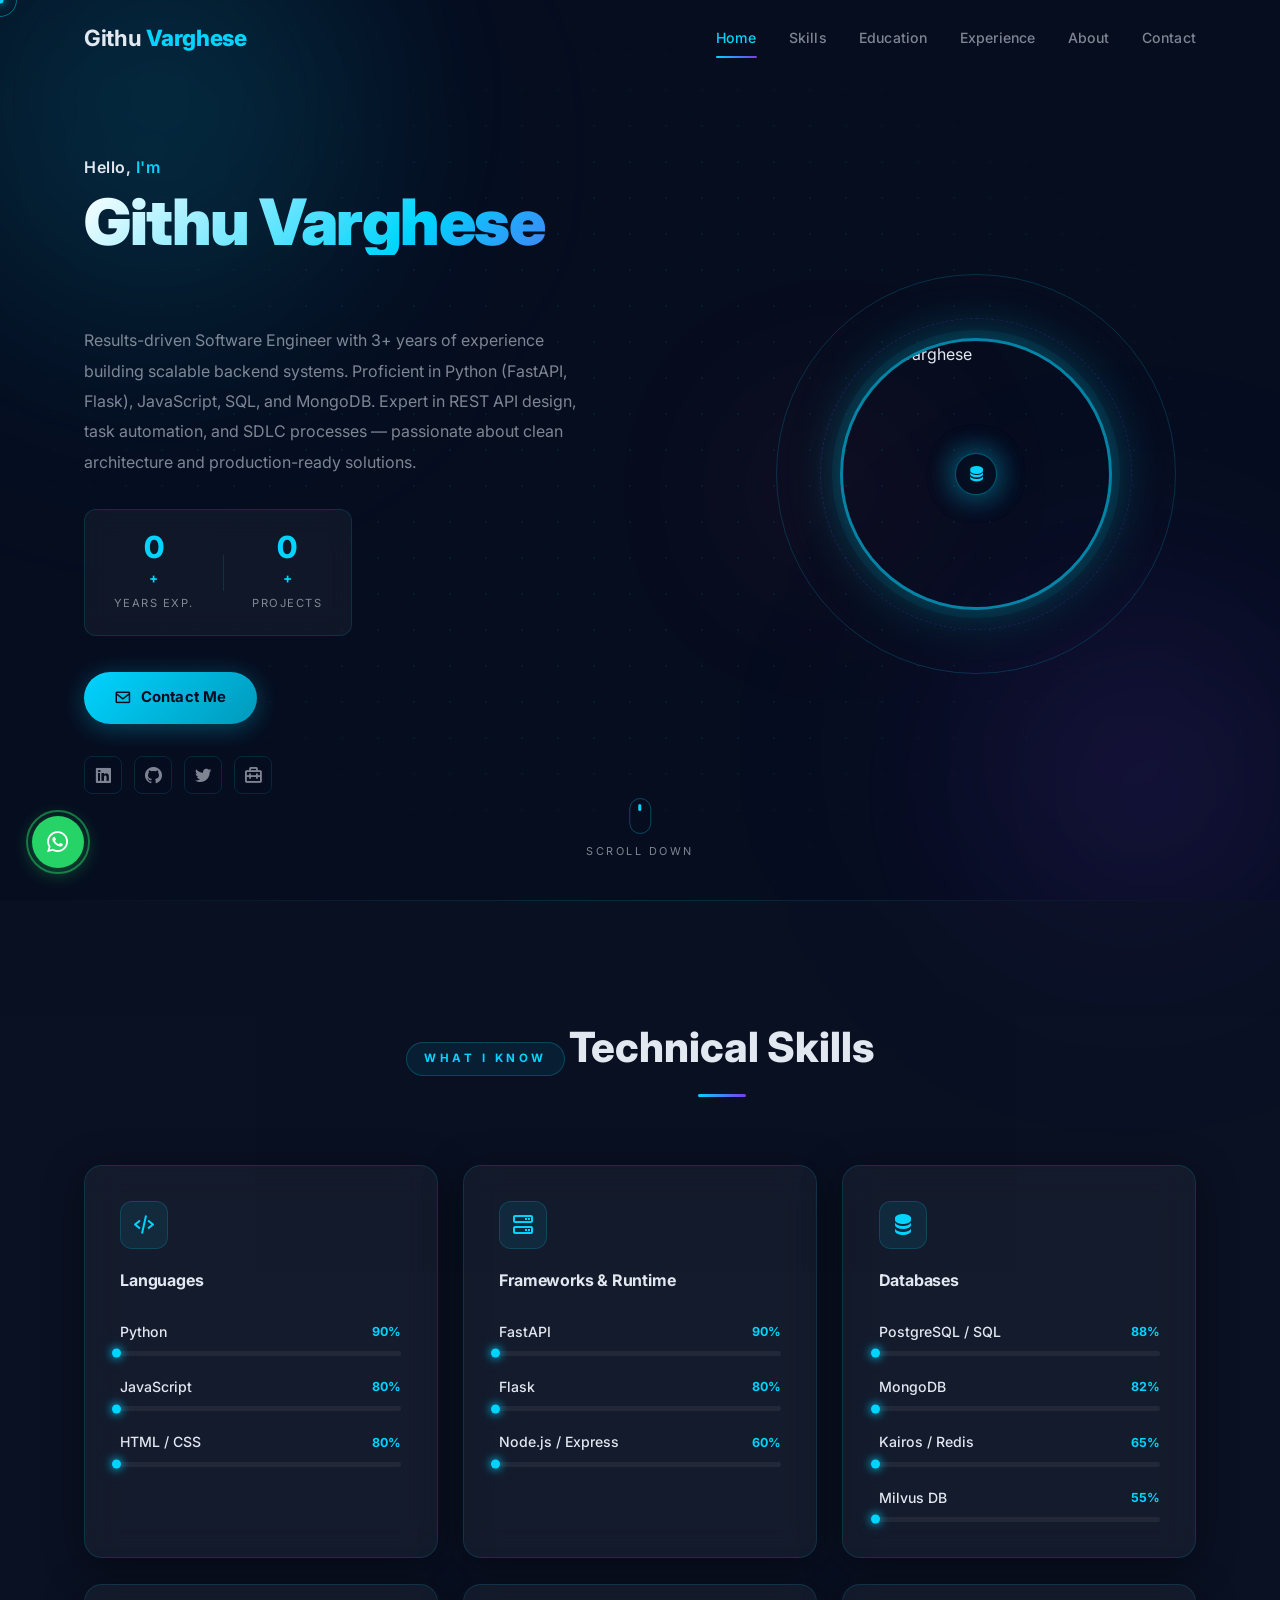
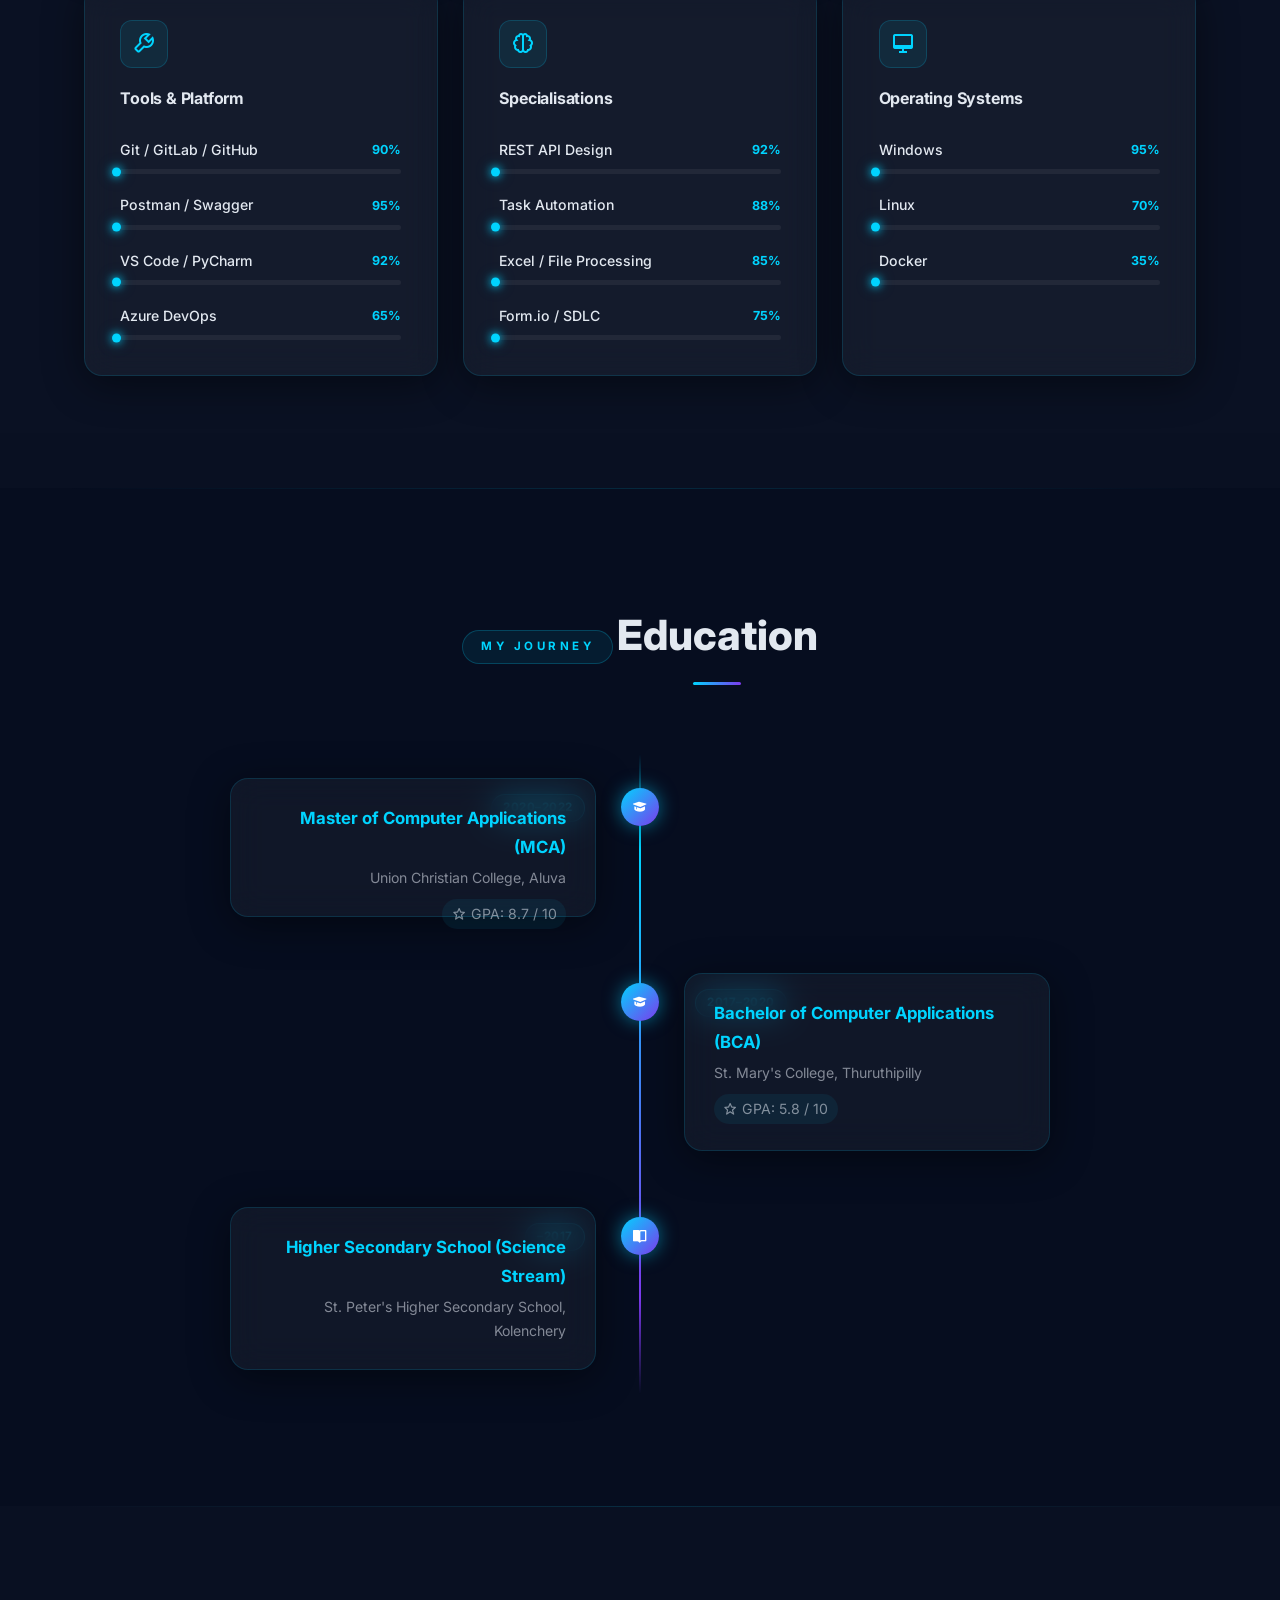
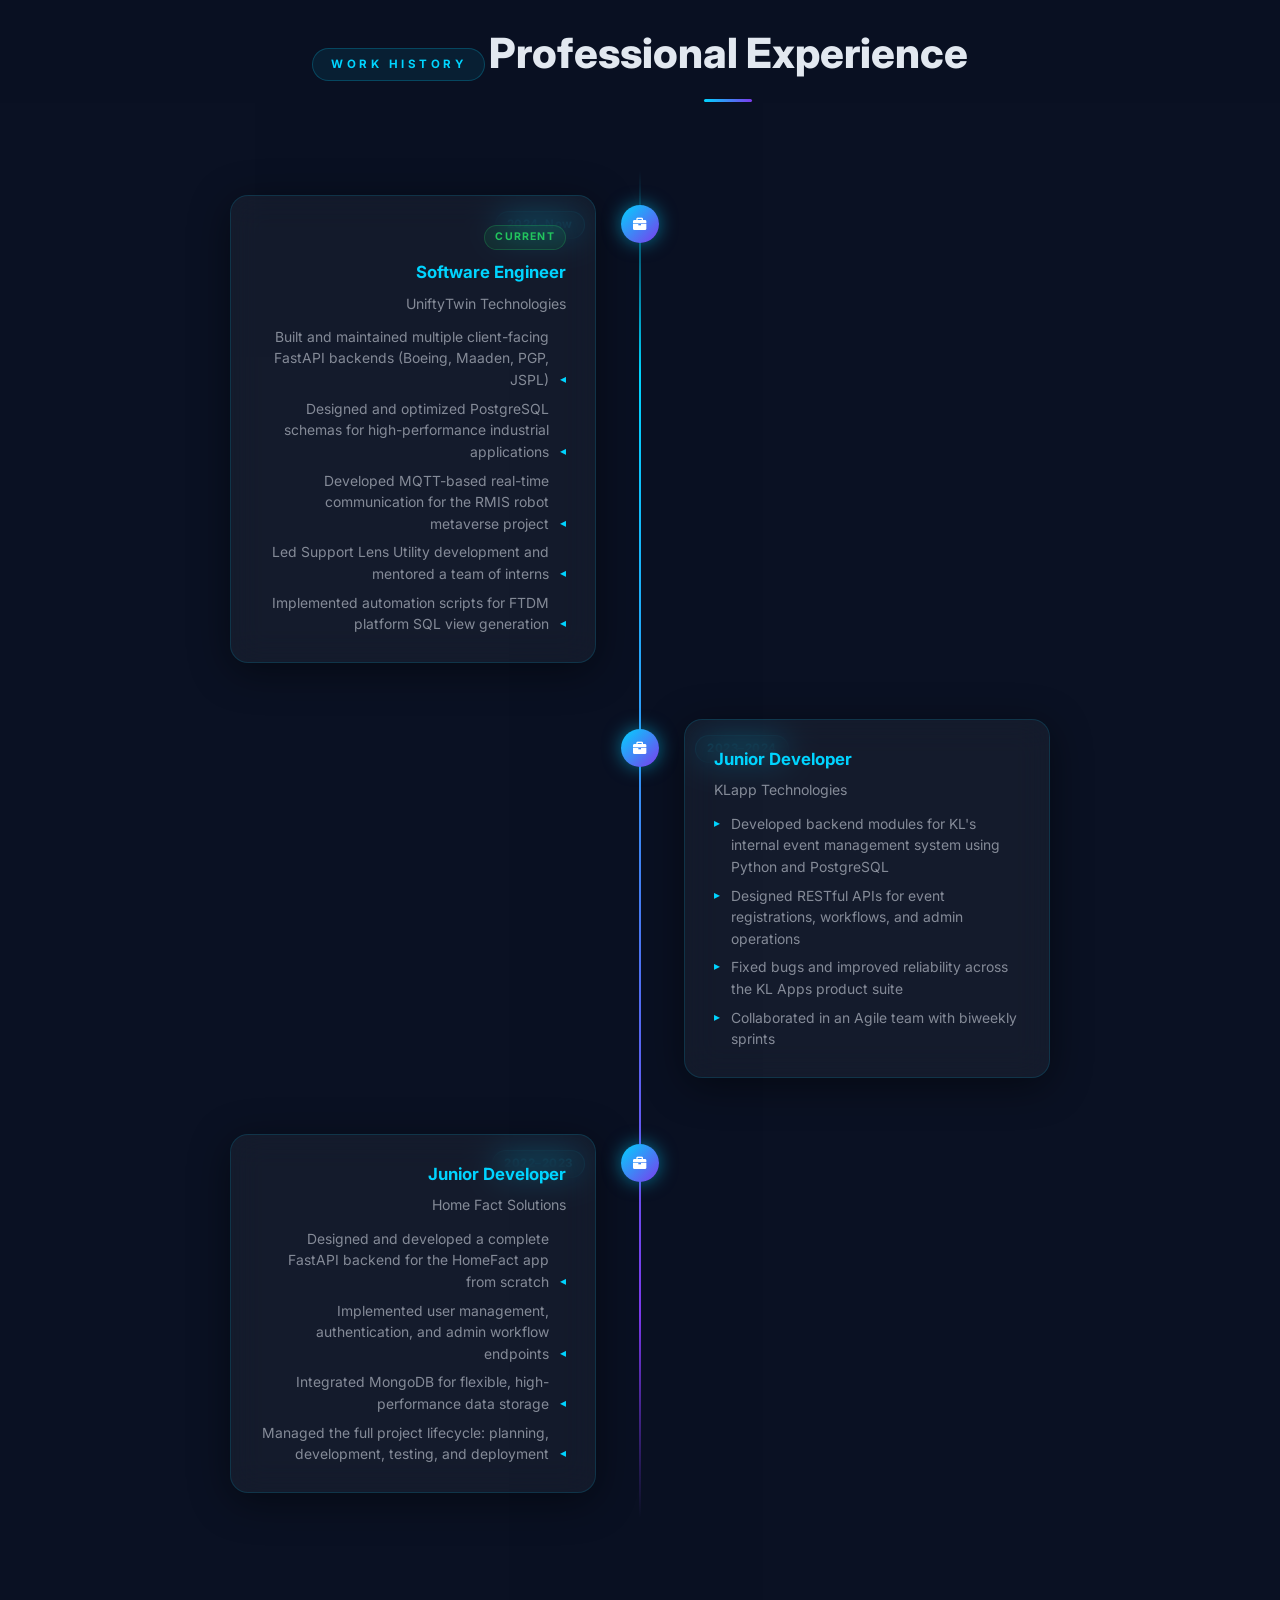
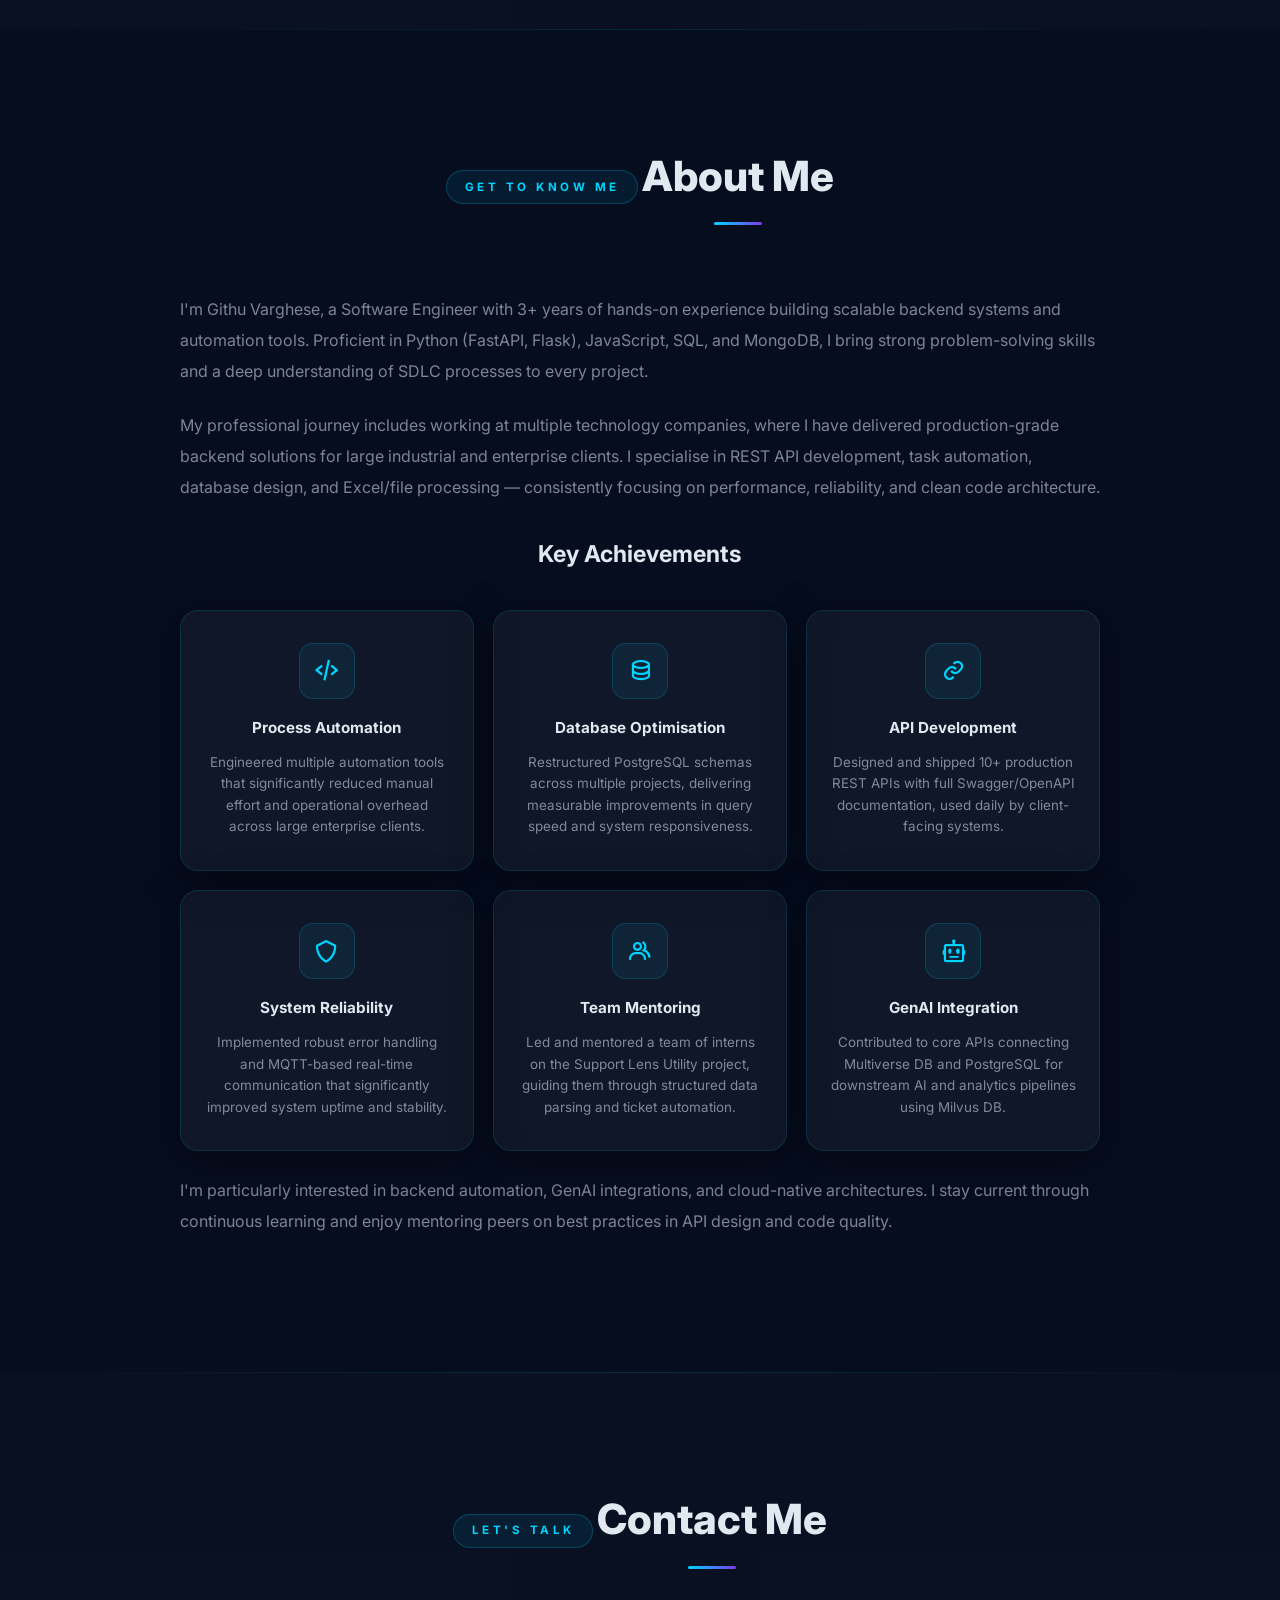
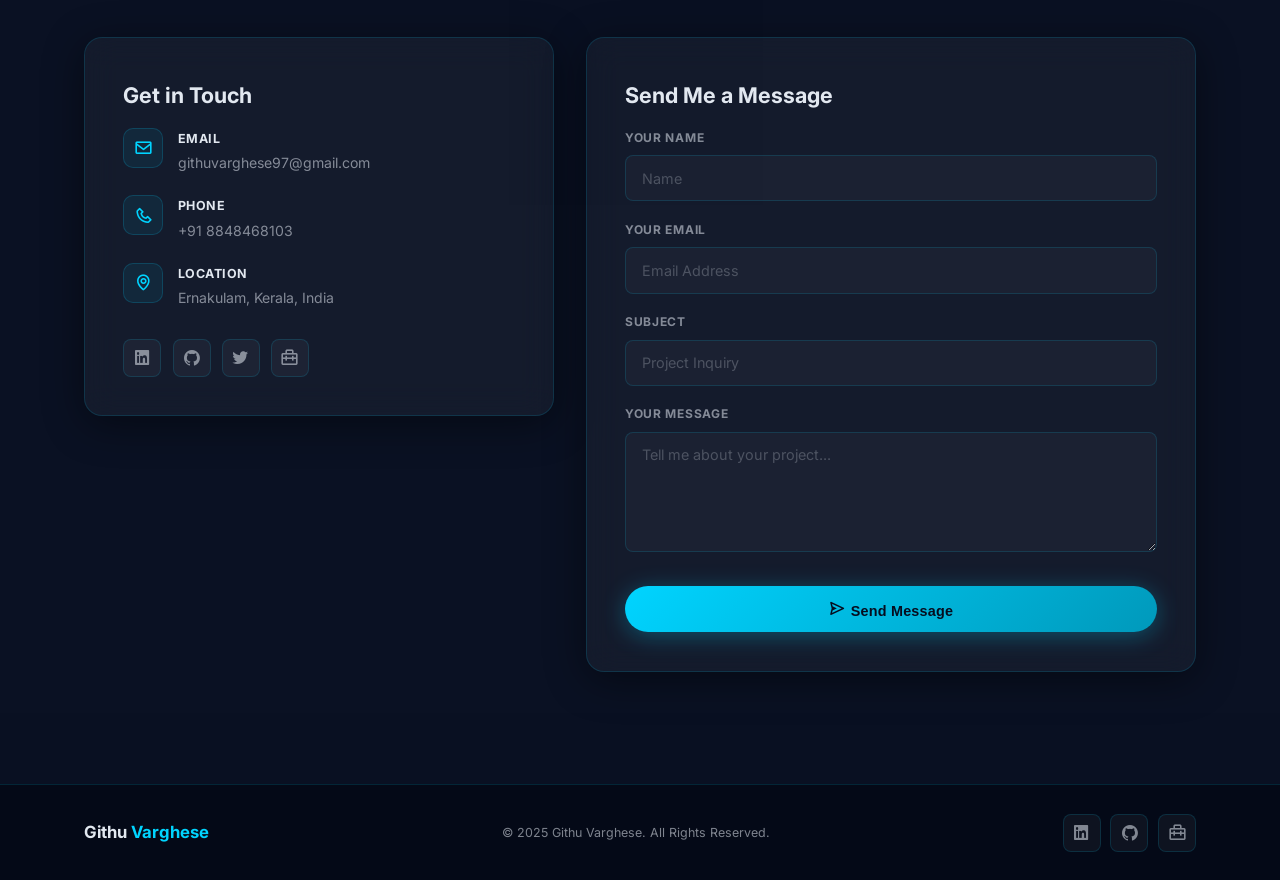
==== commit 53c83610: "feat: Implement core styling, animated backgrounds, custom UI components, and add character images f" ====
--- a/index.html
+++ b/index.html
@@ -775,6 +775,13 @@
     </div>
   </footer>
 
+  <!-- Floating WhatsApp Button -->
+  <a href="https://wa.me/918848468103?text=Hi%20Githu%2C%20I%20saw%20your%20portfolio%20and%20would%20like%20to%20connect!"
+    target="_blank" class="whatsapp-float" aria-label="Chat on WhatsApp">
+    <i class='bx bxl-whatsapp'></i>
+    <span class="whatsapp-tooltip">Chat on WhatsApp</span>
+  </a>
+
   <!-- Back to Top -->
   <button class="back-to-top" id="backToTop" aria-label="Back to top">
     <i class='bx bx-chevron-up'></i>
--- a/css/profile_portfolio.css
+++ b/css/profile_portfolio.css
@@ -1486,6 +1486,88 @@
 }
 
 /* ============================================================
+   WHATSAPP FLOATING BUTTON
+   ============================================================ */
+.whatsapp-float {
+  position: fixed;
+  bottom: 2rem;
+  left: 2rem;
+  width: 52px;
+  height: 52px;
+  background: #25d366;
+  border-radius: 50%;
+  display: flex;
+  align-items: center;
+  justify-content: center;
+  font-size: 1.75rem;
+  color: #fff;
+  text-decoration: none;
+  z-index: 500;
+  box-shadow: 0 4px 20px rgba(37, 211, 102, 0.45);
+  transition: transform 0.3s cubic-bezier(0.4, 0, 0.2, 1),
+    box-shadow 0.3s ease;
+}
+
+/* Pulse ring */
+.whatsapp-float::before {
+  content: '';
+  position: absolute;
+  inset: -6px;
+  border-radius: 50%;
+  border: 2px solid rgba(37, 211, 102, 0.5);
+  animation: waPulse 2.2s ease-out infinite;
+}
+
+@keyframes waPulse {
+  0% {
+    transform: scale(1);
+    opacity: 0.8;
+  }
+
+  70% {
+    transform: scale(1.5);
+    opacity: 0;
+  }
+
+  100% {
+    transform: scale(1.5);
+    opacity: 0;
+  }
+}
+
+.whatsapp-float:hover {
+  transform: translateY(-4px) scale(1.08);
+  box-shadow: 0 8px 30px rgba(37, 211, 102, 0.65);
+}
+
+/* Tooltip */
+.whatsapp-tooltip {
+  position: absolute;
+  left: calc(100% + 12px);
+  top: 50%;
+  transform: translateY(-50%) translateX(-8px);
+  background: rgba(6, 13, 31, 0.92);
+  border: 1px solid rgba(37, 211, 102, 0.3);
+  color: #4ade80;
+  font-size: 0.72rem;
+  font-weight: 700;
+  letter-spacing: 0.3px;
+  white-space: nowrap;
+  padding: 0.32rem 0.75rem;
+  border-radius: 50px;
+  backdrop-filter: blur(10px);
+  pointer-events: none;
+  opacity: 0;
+  transition: opacity 0.25s ease, transform 0.25s ease;
+  font-family: var(--font);
+}
+
+.whatsapp-float:hover .whatsapp-tooltip {
+  opacity: 1;
+  transform: translateY(-50%) translateX(0);
+}
+
+/* ============================================================
    TOAST
    ============================================================ */
 .toast {
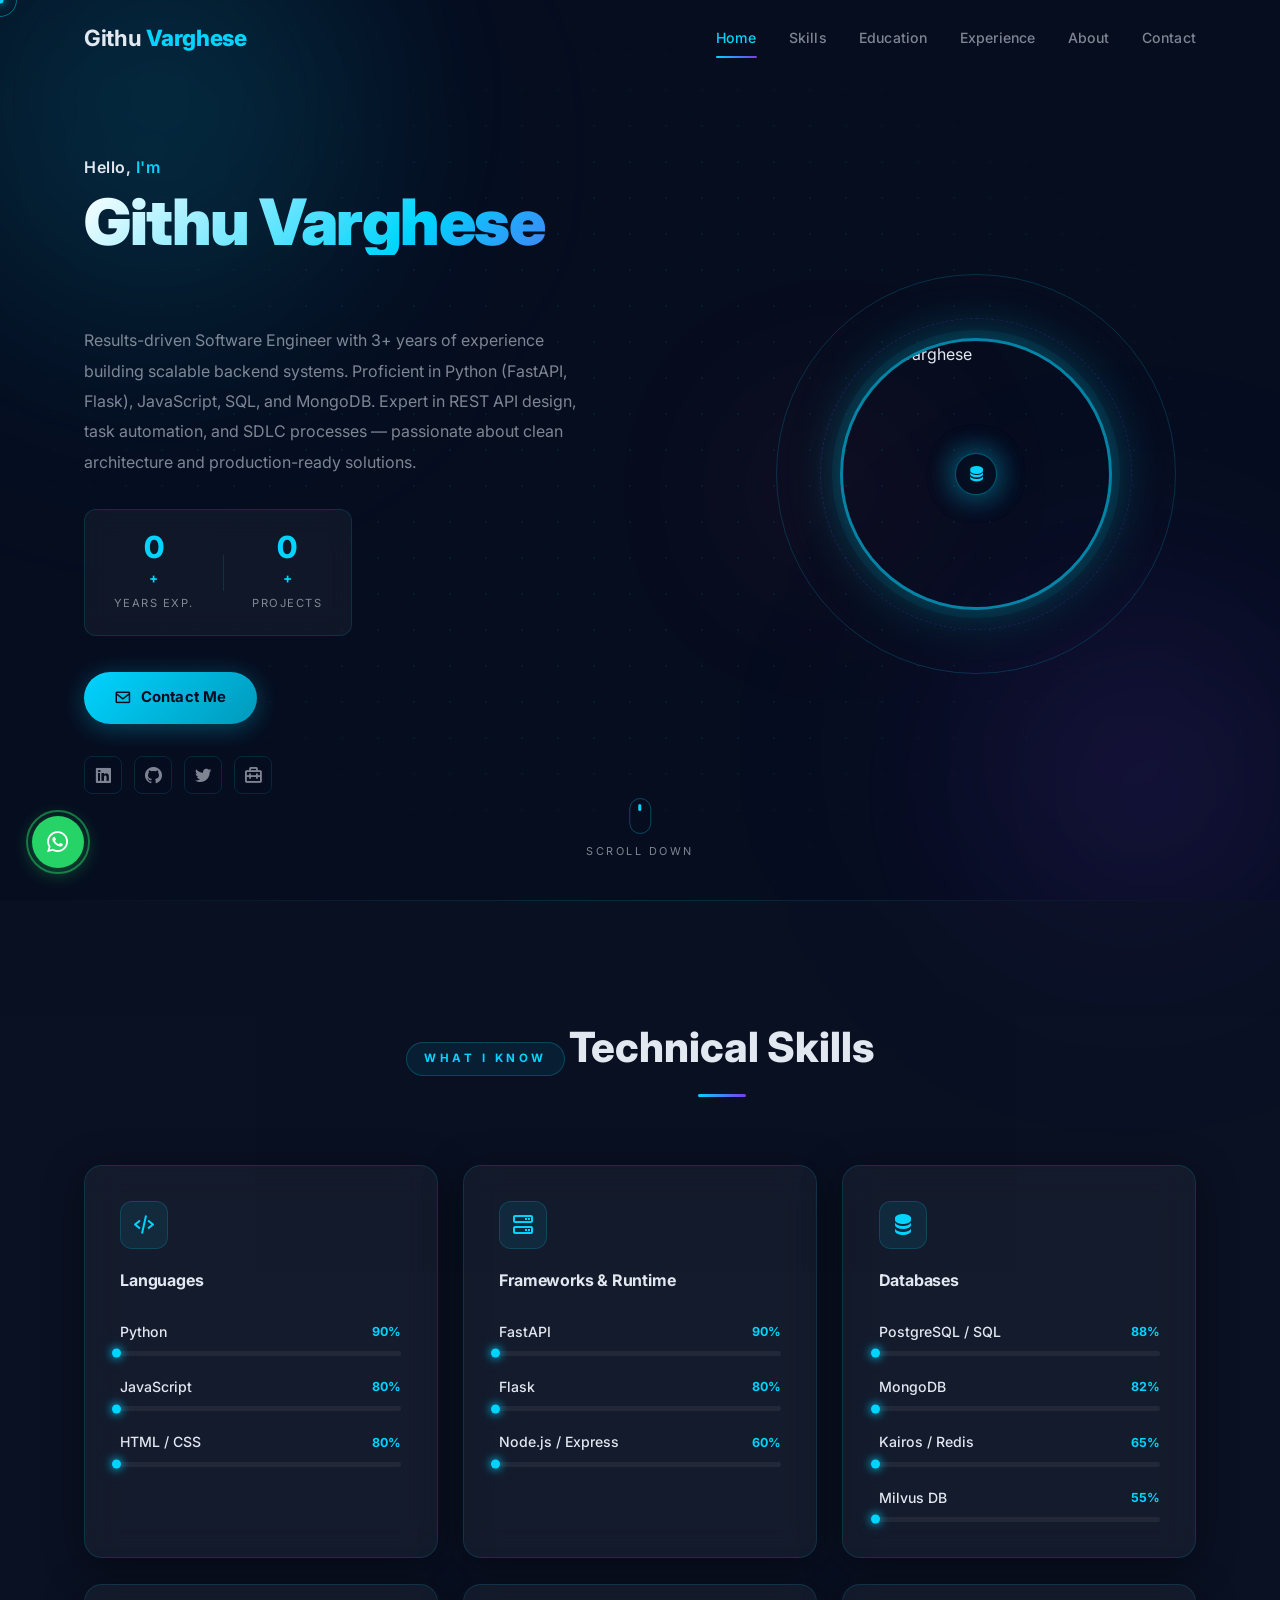
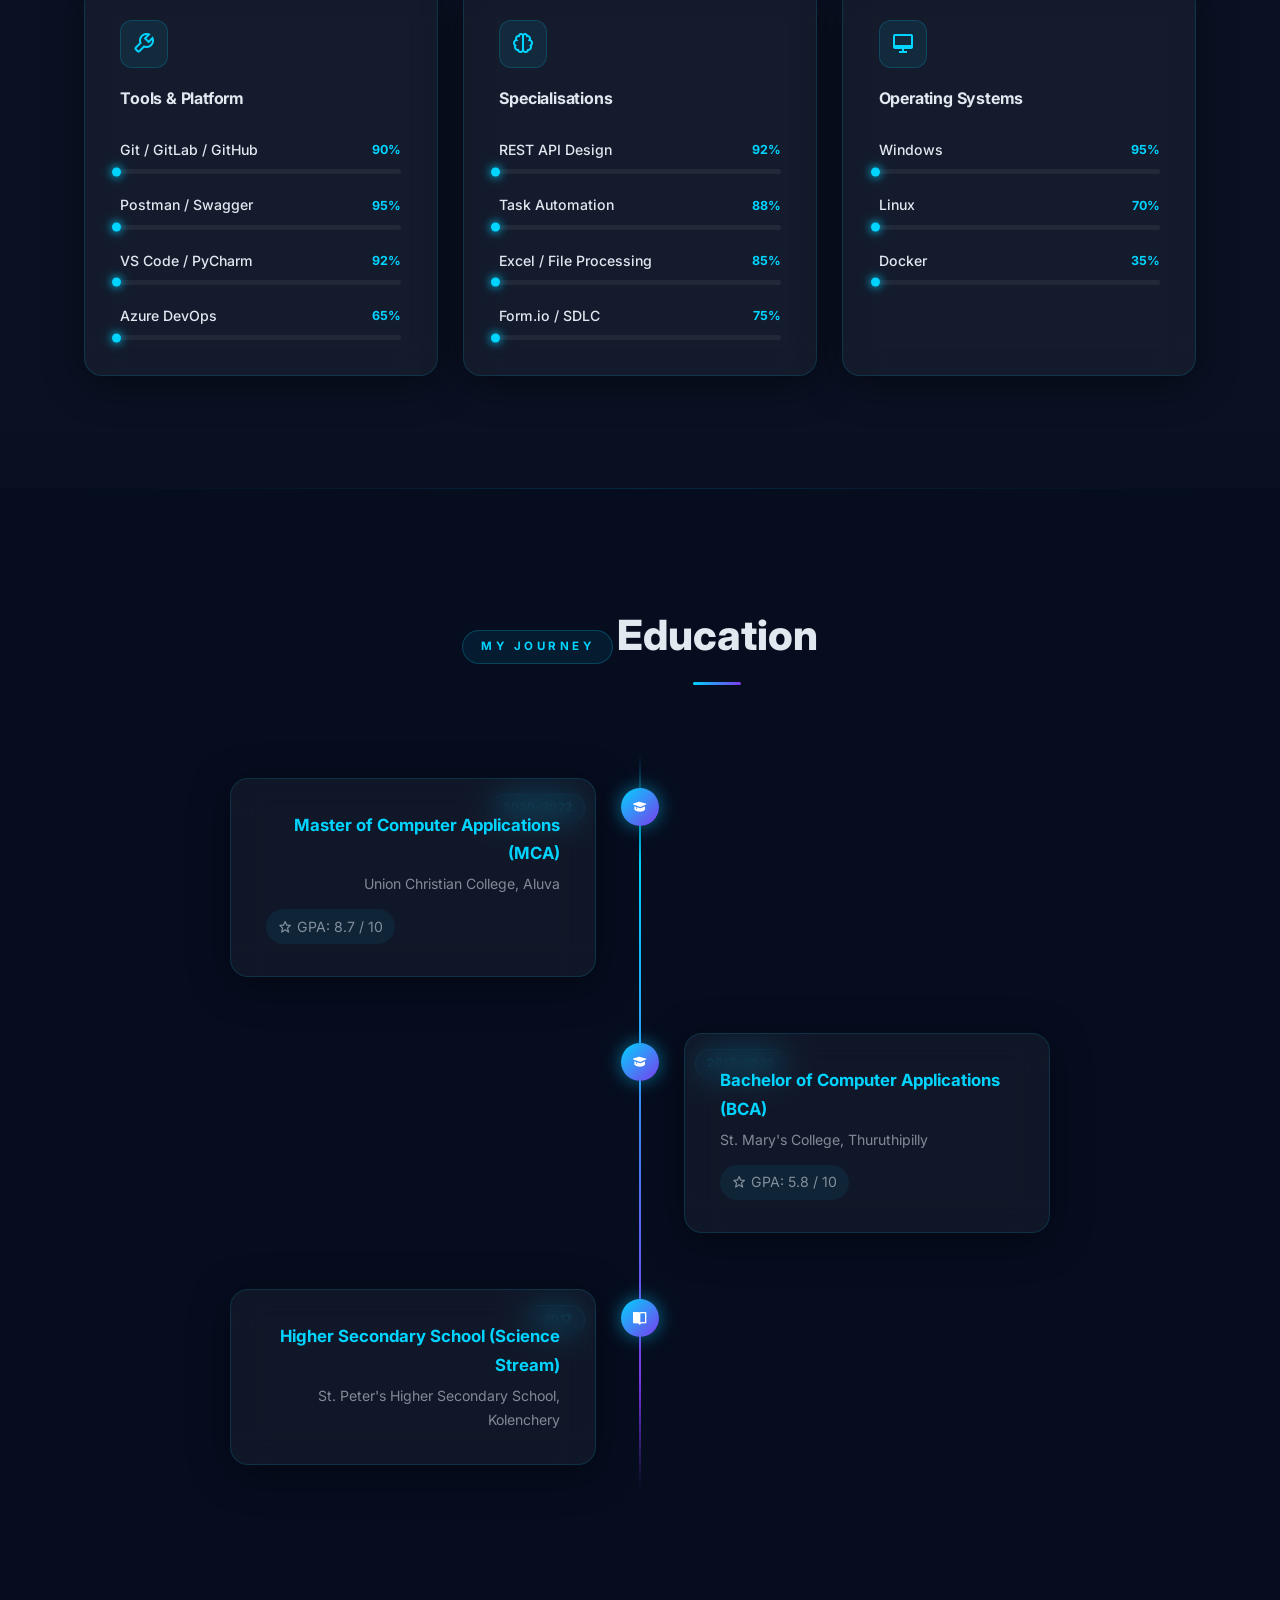
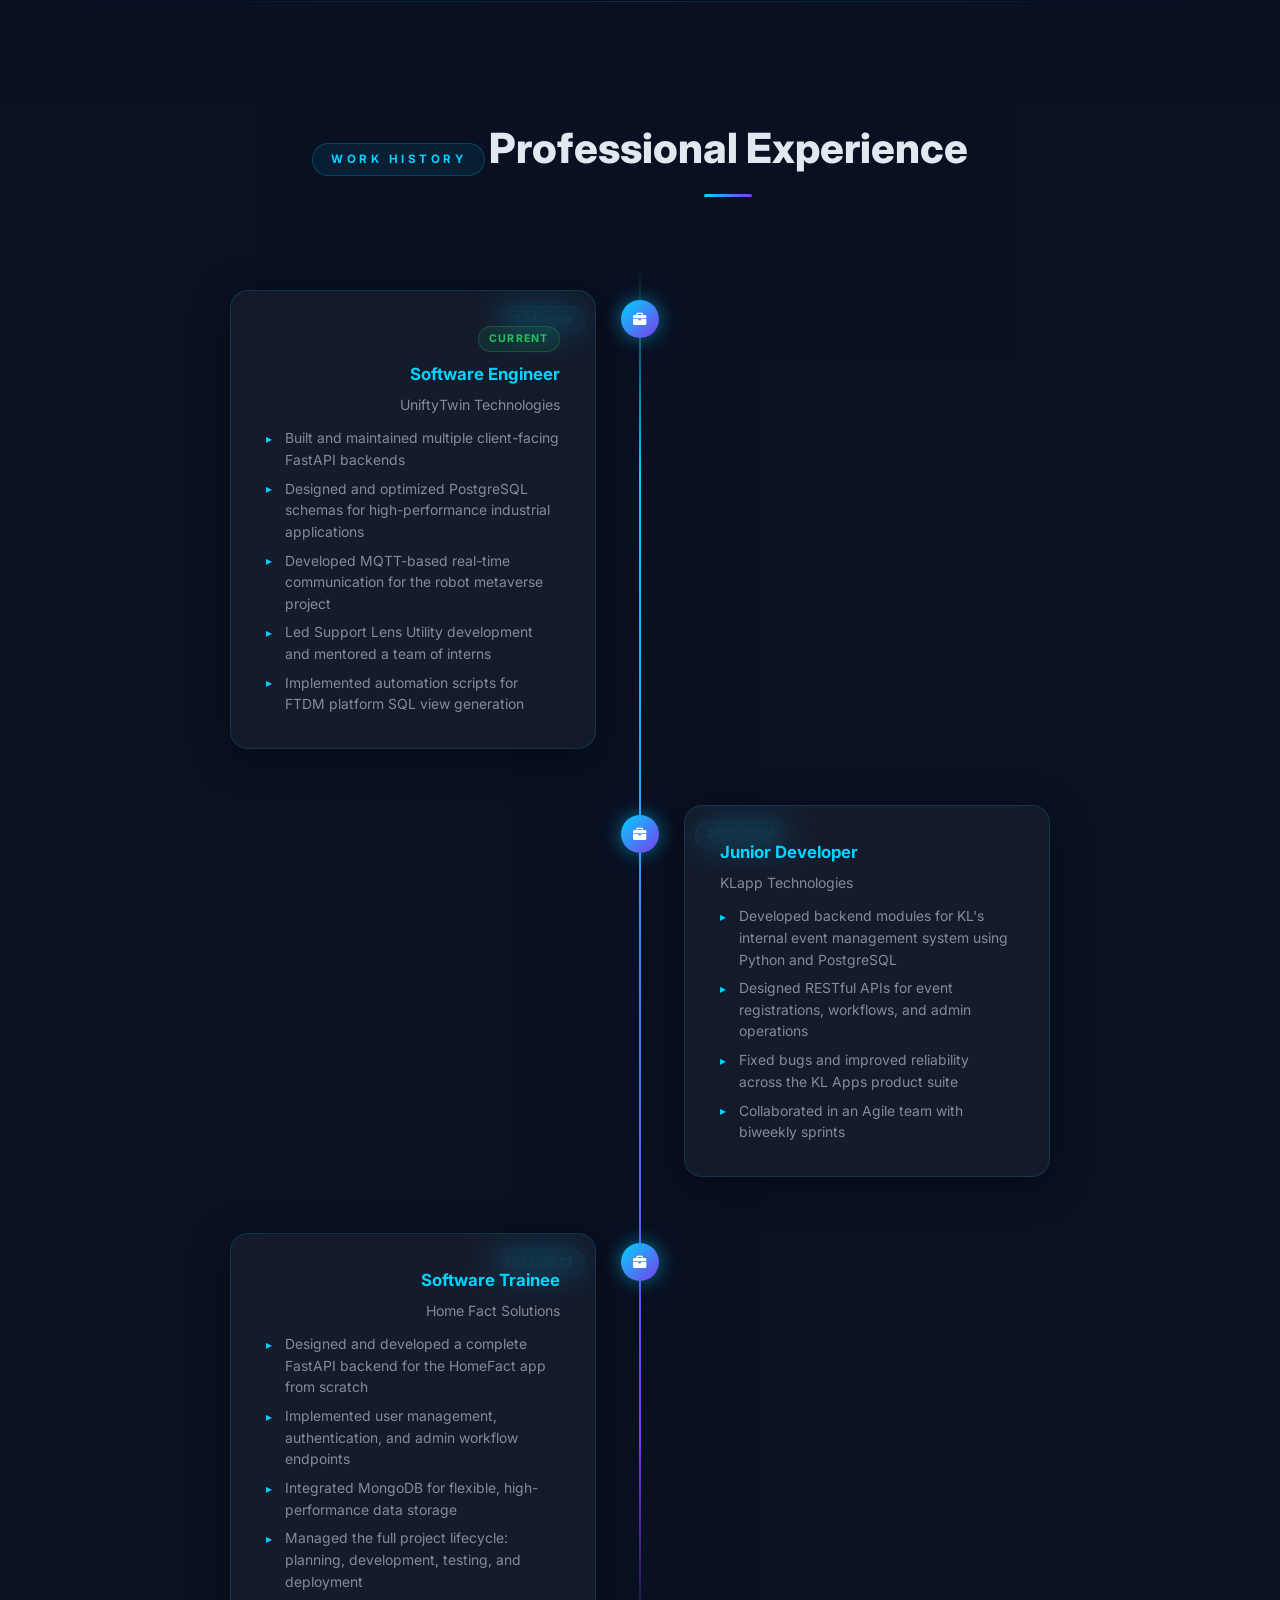
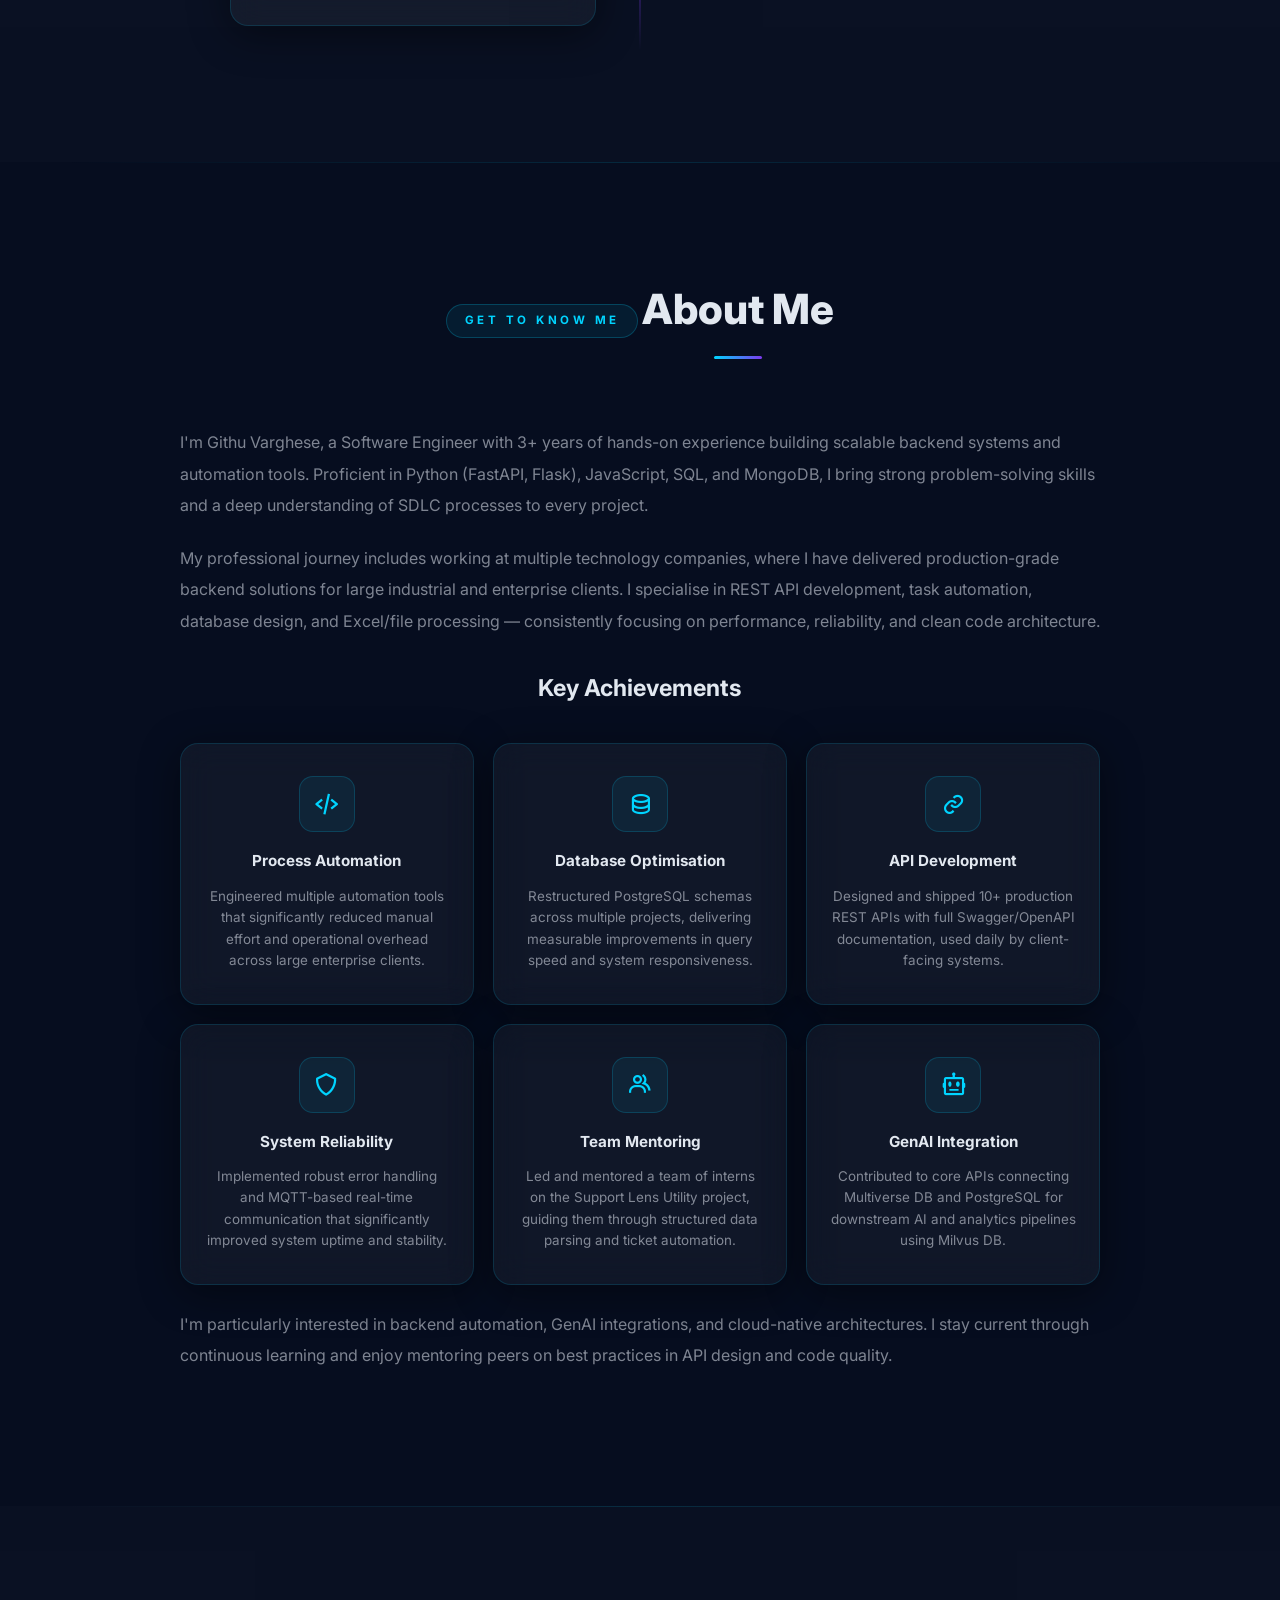
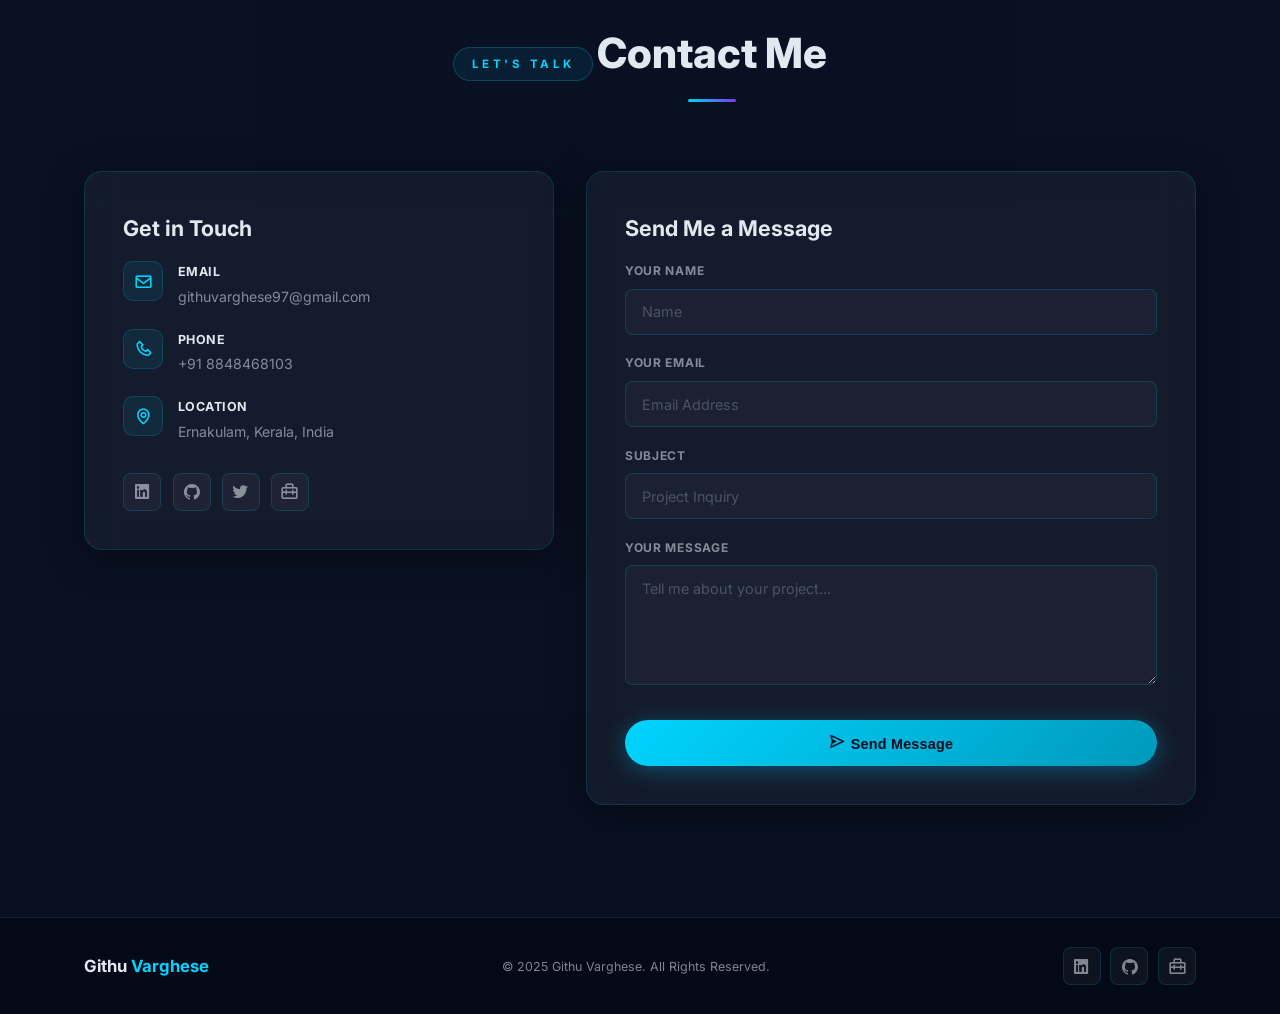
==== commit e0f75f04: "css change" ====
--- a/index.html
+++ b/index.html
@@ -566,9 +566,9 @@
             <h3>Software Engineer</h3>
             <p>UniftyTwin Technologies</p>
             <ul class="experience-details">
-              <li>Built and maintained multiple client-facing FastAPI backends (Boeing, Maaden, PGP, JSPL)</li>
+              <li>Built and maintained multiple client-facing FastAPI backends</li>
               <li>Designed and optimized PostgreSQL schemas for high-performance industrial applications</li>
-              <li>Developed MQTT-based real-time communication for the RMIS robot metaverse project</li>
+              <li>Developed MQTT-based real-time communication for the robot metaverse project</li>
               <li>Led Support Lens Utility development and mentored a team of interns</li>
               <li>Implemented automation scripts for FTDM platform SQL view generation</li>
             </ul>
@@ -592,7 +592,7 @@
           <div class="time-line-year">2022–2023</div>
           <div class="time-line-dot"><i class='bx bxs-briefcase'></i></div>
           <div class="content glass-card">
-            <h3>Junior Developer</h3>
+            <h3>Software Trainee</h3>
             <p>Home Fact Solutions</p>
             <ul class="experience-details">
               <li>Designed and developed a complete FastAPI backend for the HomeFact app from scratch</li>
--- a/css/profile_portfolio.css
+++ b/css/profile_portfolio.css
@@ -38,6 +38,7 @@
 html {
   scroll-behavior: smooth;
   font-size: 16px;
+  overflow-x: hidden;
 }
 
 body {
@@ -46,6 +47,7 @@
   font-family: var(--font);
   line-height: 1.7;
   overflow-x: hidden;
+  max-width: 100vw;
 }
 
 /* ============================================================
@@ -88,16 +90,16 @@
 }
 
 body::before {
-  width: 700px;
-  height: 700px;
+  width: min(700px, 90vw);
+  height: min(700px, 90vw);
   background: radial-gradient(circle, rgba(0, 212, 255, 0.09) 0%, transparent 70%);
   top: -200px;
   left: -200px;
 }
 
 body::after {
-  width: 600px;
-  height: 600px;
+  width: min(600px, 80vw);
+  height: min(600px, 80vw);
   background: radial-gradient(circle, rgba(124, 58, 237, 0.09) 0%, transparent 70%);
   bottom: -150px;
   right: -150px;
@@ -137,6 +139,7 @@
   max-width: 1180px;
   margin: 0 auto;
   padding: 0 20px;
+  box-sizing: border-box;
 }
 
 /* ============================================================
@@ -476,6 +479,7 @@
   padding: 9rem 0 6rem;
   position: relative;
   overflow: hidden;
+  max-width: 100vw;
 }
 
 /* Hero local orbs (add extra glow on top of global bg) */
@@ -541,6 +545,7 @@
   align-items: center;
   position: relative;
   z-index: 1;
+  width: 100%;
 }
 
 /* Badge */
@@ -642,6 +647,8 @@
   border-radius: var(--radius-sm);
   backdrop-filter: blur(12px);
   width: fit-content;
+  max-width: 100%;
+  box-sizing: border-box;
 }
 
 .stat-item {
@@ -894,7 +901,7 @@
    ============================================================ */
 .skills-container {
   display: grid;
-  grid-template-columns: repeat(3, 1fr);
+  grid-template-columns: repeat(3, 1fr);   /* desktop: 3 cols */
   gap: 1.8rem;
 }
 
@@ -940,18 +947,27 @@
   display: flex;
   justify-content: space-between;
   align-items: center;
+  gap: 0.5rem;
+  min-width: 0;
 }
 
 .skill-name {
   font-size: 0.88rem;
   font-weight: 500;
   color: var(--text);
+  white-space: nowrap;
+  overflow: hidden;
+  text-overflow: ellipsis;
+  min-width: 0;
+  flex: 1;
 }
 
 .skill-percent {
   font-size: 0.78rem;
   color: var(--primary);
   font-weight: 700;
+  flex-shrink: 0;
+  white-space: nowrap;
 }
 
 .progress-bar {
@@ -1077,7 +1093,15 @@
 
 /* Content card */
 .content {
-  padding: 1.6rem 1.8rem;
+  padding: 2rem 2.2rem;
+}
+
+.time-line-item:nth-child(odd) .content {
+  text-align: right;
+}
+
+.time-line-item:nth-child(even) .content {
+  text-align: left;
 }
 
 .content h3 {
@@ -1094,20 +1118,21 @@
 }
 
 .education-details {
-  display: inline-flex;
+  display: flex;
   align-items: center;
   gap: 0.3rem;
   font-size: 0.82rem;
   color: var(--primary);
-  margin-top: 0.55rem;
+  margin-top: 0.8rem;
   background: rgba(0, 212, 255, 0.07);
-  padding: 0.2rem 0.6rem;
+  padding: 0.35rem 0.75rem;
   border-radius: 50px;
+  width: fit-content;
 }
 
 .time-line-item:nth-child(odd) .education-details {
-  float: right;
-  clear: both;
+  float: none;
+  clear: none;
 }
 
 .exp-badge {
@@ -1138,35 +1163,57 @@
 .experience-details li {
   font-size: 0.87rem;
   color: var(--text-muted);
-  padding-left: 1.1rem;
+  padding-left: 1.2rem;
   position: relative;
   line-height: 1.55;
+  text-align: left;
 }
 
 .experience-details li::before {
   content: '▸';
   position: absolute;
   left: 0;
+  top: 0.1rem;
   color: var(--primary);
   font-size: 0.75rem;
 }
 
 .time-line-item:nth-child(odd) .experience-details li {
-  text-align: right;
-  padding-left: 0;
-  padding-right: 1.1rem;
+  text-align: left;
+  padding-left: 1.2rem;
+  padding-right: 0;
 }
 
 .time-line-item:nth-child(odd) .experience-details li::before {
+  content: '▸';
+  position: absolute;
+  left: 0;
+  top: 0.1rem;
+  color: var(--primary);
+  font-size: 0.75rem;
+}
+
+.time-line-item:nth-child(odd) .experience-details li::after {
   content: none;
 }
 
-.time-line-item:nth-child(odd) .experience-details li::after {
-  content: '◂';
+.time-line-item:nth-child(even) .experience-details li {
+  text-align: left;
+  padding-left: 1.2rem;
+  padding-right: 0;
+}
+
+.time-line-item:nth-child(even) .experience-details li::before {
+  content: '▸';
   position: absolute;
-  right: 0;
+  left: 0;
+  top: 0.1rem;
   color: var(--primary);
   font-size: 0.75rem;
+}
+
+.time-line-item:nth-child(even) .experience-details li::after {
+  content: none;
 }
 
 /* ============================================================
@@ -1629,171 +1676,257 @@
 }
 
 /* ============================================================
-   RESPONSIVE
-   ============================================================ */
-@media (max-width: 1100px) {
-  .achievements-grid {
-    grid-template-columns: repeat(2, 1fr);
-  }
-
-  .skills-container {
-    grid-template-columns: repeat(2, 1fr);
-  }
-}
-
+   RESPONSIVE — 4-Breakpoint Professional System
+   1200px  Large laptop
+    992px  Tablet / small laptop  ← nav collapses here
+    640px  Large phone (landscape or large Android)
+    480px  Small phone (iPhone SE, Galaxy S8 etc.)
+   ============================================================ */
+
+/* ── 1200px ─────────────────────────────────────────────── */
+@media (max-width: 1200px) {
+  .hero-content {
+    grid-template-columns: 1fr 380px;
+    gap: 3rem;
+  }
+}
+
+/* ── 992px ─────────────────────────────────────────────── */
 @media (max-width: 992px) {
-  .hero-content {
-    grid-template-columns: 1fr;
-    text-align: center;
-    gap: 3rem;
-  }
-
-  .name-headline {
-    font-size: 3rem;
-    letter-spacing: -1px;
-  }
-
-  .bio {
-    margin: 0 auto 2rem;
-  }
-
-  .hero-stats {
-    margin: 2rem auto;
-  }
-
-  .cta-buttons {
-    justify-content: center;
-  }
-
-  .hero-socials {
-    justify-content: center;
-  }
-
-  .profile-wrapper {
-    width: 300px;
-    height: 300px;
-  }
-
-  .profile_pic {
-    width: 210px;
-    height: 210px;
-  }
-
-  @keyframes orbitDot {
-    from {
-      transform: rotate(0deg) translateX(145px) rotate(0deg);
-    }
-
-    to {
-      transform: rotate(360deg) translateX(145px) rotate(-360deg);
-    }
-  }
-
-  .menu-btn {
-    display: flex;
-  }
+
+  /* ---- Nav ---- */
+  .menu-btn { display: flex; }
 
   .tabs {
     position: fixed;
-    top: 0;
-    right: -100%;
-    height: 100vh;
-    width: 240px;
+    top: 0; right: -100%;
+    height: 100vh; width: 240px;
     background: rgba(6, 13, 31, 0.97);
     border-left: 1px solid var(--glass-border);
     flex-direction: column;
     justify-content: center;
-    gap: 2.5rem;
-    padding: 2rem;
+    gap: 2.5rem; padding: 2rem;
     z-index: 999;
     transition: right 0.42s cubic-bezier(0.4, 0, 0.2, 1);
-  }
-
-  .tabs.active {
-    right: 0;
-  }
-
-  .time-line-items::before {
-    left: 22px;
-  }
+    backdrop-filter: blur(20px);
+  }
+  .tabs.active { right: 0; }
+
+  /* ---- Hero ---- */
+  .hero-content {
+    grid-template-columns: 1fr;
+    text-align: center;
+    gap: 2.5rem;
+  }
+
+  /* stack: text first, then image */
+  .hero-content .details { order: 1; }
+  .profile-wrapper        { order: 2; }
+
+  .name-headline { font-size: clamp(2.2rem, 6vw, 3rem); }
+  .bio           { max-width: 600px; margin: 0 auto 1.5rem; }
+
+  .hero-stats {
+    margin: 1.5rem auto;
+    justify-content: center;
+    flex-wrap: wrap;
+    gap: 1.2rem;
+  }
+  .cta-buttons  { justify-content: center; }
+  .hero-socials { justify-content: center; }
+
+  .profile-wrapper {
+    width: 280px; height: 280px;
+    margin: 0 auto;
+  }
+  .profile_pic { width: 200px; height: 200px; }
+
+  @keyframes orbitDot {
+    from { transform: rotate(0deg) translateX(135px) rotate(0deg); }
+    to   { transform: rotate(360deg) translateX(135px) rotate(-360deg); }
+  }
+
+  /* ---- Skills — 2 cols on tablet ---- */
+  .skills-container { grid-template-columns: repeat(2, 1fr); }
+  .skill-category   { padding: 1.5rem; }
+
+  /* ---- Grids ---- */
+  .achievements-grid { grid-template-columns: repeat(2, 1fr); }
+  .contact-grid      { grid-template-columns: 1fr; }
+  .projects-grid     { grid-template-columns: repeat(2, 1fr); }
+
+  /* ---- Timeline — left-aligned on all screens below 992 ---- */
+  .time-line-items::before { left: 22px; }
 
   .time-line-item {
     padding-left: 66px !important;
     padding-right: 0 !important;
     text-align: left !important;
   }
-
   .time-line-dot {
     left: 22px;
     transform: translateX(-50%);
   }
-
   .time-line-year {
     left: 0 !important;
     right: auto !important;
-    top: -2.2rem;
-    font-size: 0.68rem;
-  }
-
+    top: -2rem;
+    font-size: 0.7rem;
+  }
   .time-line-item:nth-child(odd) .education-details {
-    float: none;
-    clear: none;
-  }
-
-  .contact-grid {
-    grid-template-columns: 1fr;
-  }
-
+    float: none; clear: none;
+  }
+
+  /* ---- Footer ---- */
   .footer-inner {
     flex-direction: column;
     align-items: center;
     text-align: center;
-  }
-}
-
+    gap: 1rem;
+  }
+}
+
+/* ── 640px ─────────────────────────────────────────────── */
 @media (max-width: 640px) {
-  html {
-    font-size: 14px;
-  }
-
-  .section-heading {
-    font-size: 2.1rem;
-  }
-
-  .name-headline {
-    font-size: 2.5rem;
-  }
-
-  .skills-container {
-    grid-template-columns: 1fr;
-  }
-
-  .achievements-grid {
-    grid-template-columns: 1fr 1fr;
-  }
-
+  html { font-size: 14px; }
+
+  /* Prevent any section from creating horizontal scroll */
+  body, html { overflow-x: hidden; }
+  section     { overflow-x: hidden; }
+  .container  { width: 100%; padding: 0 16px; box-sizing: border-box; }
+
+  section { padding: 4.5rem 0; }
+  .hero   { padding: 6.5rem 0 4rem; }
+
+  /* ---- Typography ---- */
+  .section-heading { font-size: clamp(1.6rem, 5vw, 2rem); }
+  .name-headline   { font-size: clamp(1.9rem, 7vw, 2.6rem); }
+  .section-label   { font-size: 0.65rem; }
+
+  /* ---- Hero profile ---- */
   .profile-wrapper {
-    width: 260px;
-    height: 260px;
-  }
-
-  .profile_pic {
-    width: 190px;
-    height: 190px;
-  }
-
+    width: 230px; height: 230px;
+    margin: 0 auto;
+    overflow: visible;
+  }
+  .profile_pic { width: 165px; height: 165px; }
+
+  @keyframes orbitDot {
+    from { transform: rotate(0deg) translateX(108px) rotate(0deg); }
+    to   { transform: rotate(360deg) translateX(108px) rotate(-360deg); }
+  }
+
+  .ring-1 { width: 100%; height: 100%; }
+  .ring-2 { width: 78%;  height: 78%;  }
+
+  /* ---- Hero stats ---- */
   .hero-stats {
-    padding: 1.1rem 1.3rem;
-    gap: 1.2rem;
-  }
+    padding: 1rem 1.2rem;
+    gap: 1rem;
+    width: 100%;
+    max-width: 100%;
+    flex-wrap: wrap;
+    justify-content: center;
+    box-sizing: border-box;
+  }
+  .stat-divider { display: none; }
+
+  /* ---- Buttons ---- */
+  .cta-buttons {
+    flex-direction: column;
+    align-items: center;
+    gap: 0.7rem;
+    width: 100%;
+  }
+  .btn {
+    width: 100%;
+    max-width: 280px;
+    justify-content: center;
+  }
+
+  /* ---- Skills — 1 col on phones, cards always visible ---- */
+  .skills-container   { grid-template-columns: 1fr !important; }
+  .skill-category     {
+    padding: 1.2rem;
+    /* Override any GSAP opacity:0 inline style so all 6 cards show */
+    opacity: 1 !important;
+    transform: none !important;
+  }
+
+  /* ---- Achievements ---- */
+  .achievements-grid { grid-template-columns: 1fr; }
+
+  /* ---- Timeline item content ---- */
+  .time-line-item { padding-left: 56px !important; }
+
+  /* ---- Contact ---- */
+  .contact-info, .contact-form { padding: 1.6rem; }
+
+  /* ---- Floating buttons ---- */
+  .whatsapp-float {
+    bottom: 5.5rem; left: 1rem;
+    width: 44px; height: 44px;
+    font-size: 1.45rem;
+  }
+  .whatsapp-tooltip { display: none; }
+  .back-to-top { bottom: 1rem; right: 1rem; }
+}
+
+/* ── 480px ─────────────────────────────────────────────── */
+@media (max-width: 480px) {
+  html { font-size: 13px; }
+
+  .container { padding: 0 12px; }
+
+  /* ---- Hero ---- */
+  .name-headline { font-size: clamp(1.7rem, 8.5vw, 2.2rem); }
+  .bio           { font-size: 0.88rem; }
+
+  .profile-wrapper {
+    width: 200px; height: 200px;
+  }
+  .profile_pic { width: 145px; height: 145px; }
+
+  @keyframes orbitDot {
+    from { transform: rotate(0deg) translateX(94px) rotate(0deg); }
+    to   { transform: rotate(360deg) translateX(94px) rotate(-360deg); }
+  }
+
+  .hero-stats {
+    padding: 0.85rem 1rem;
+    gap: 0.8rem;
+  }
+
+  /* ---- Skill bars ---- */
+  .skill-category { padding: 1rem; }
+  .skill-category h3 { font-size: 0.9rem; }
+  .skill-name    { font-size: 0.82rem; }
+  .skill-percent { font-size: 0.72rem; }
+
+  /* ---- Section headers ---- */
+  .section-heading { font-size: clamp(1.4rem, 7vw, 1.8rem); }
+  .about-highlights-title { font-size: 1.15rem; }
+
+  /* ---- Achievement cards ---- */
+  .achievement-card { padding: 1.3rem 1rem; }
+  .achievement-icon { width: 46px; height: 46px; font-size: 1.4rem; }
+
+  /* ---- Timeline ---- */
+  .time-line-item   { padding-left: 50px !important; }
+  .time-line-dot    { width: 36px; height: 36px; font-size: 0.9rem; }
+
+  /* ---- Contact form ---- */
+  .contact-info, .contact-form { padding: 1.2rem; }
+
+  /* ---- Floating buttons ---- */
+  .whatsapp-float { width: 40px; height: 40px; font-size: 1.3rem; }
+  .back-to-top    { width: 40px; height: 40px; font-size: 1.1rem; }
 }
 
 /* ============================================================
    PROJECTS SECTION
    ============================================================ */
-.projects-section {
-  /* inherits section padding */
-}
+
 
 .projects-grid {
   display: grid;
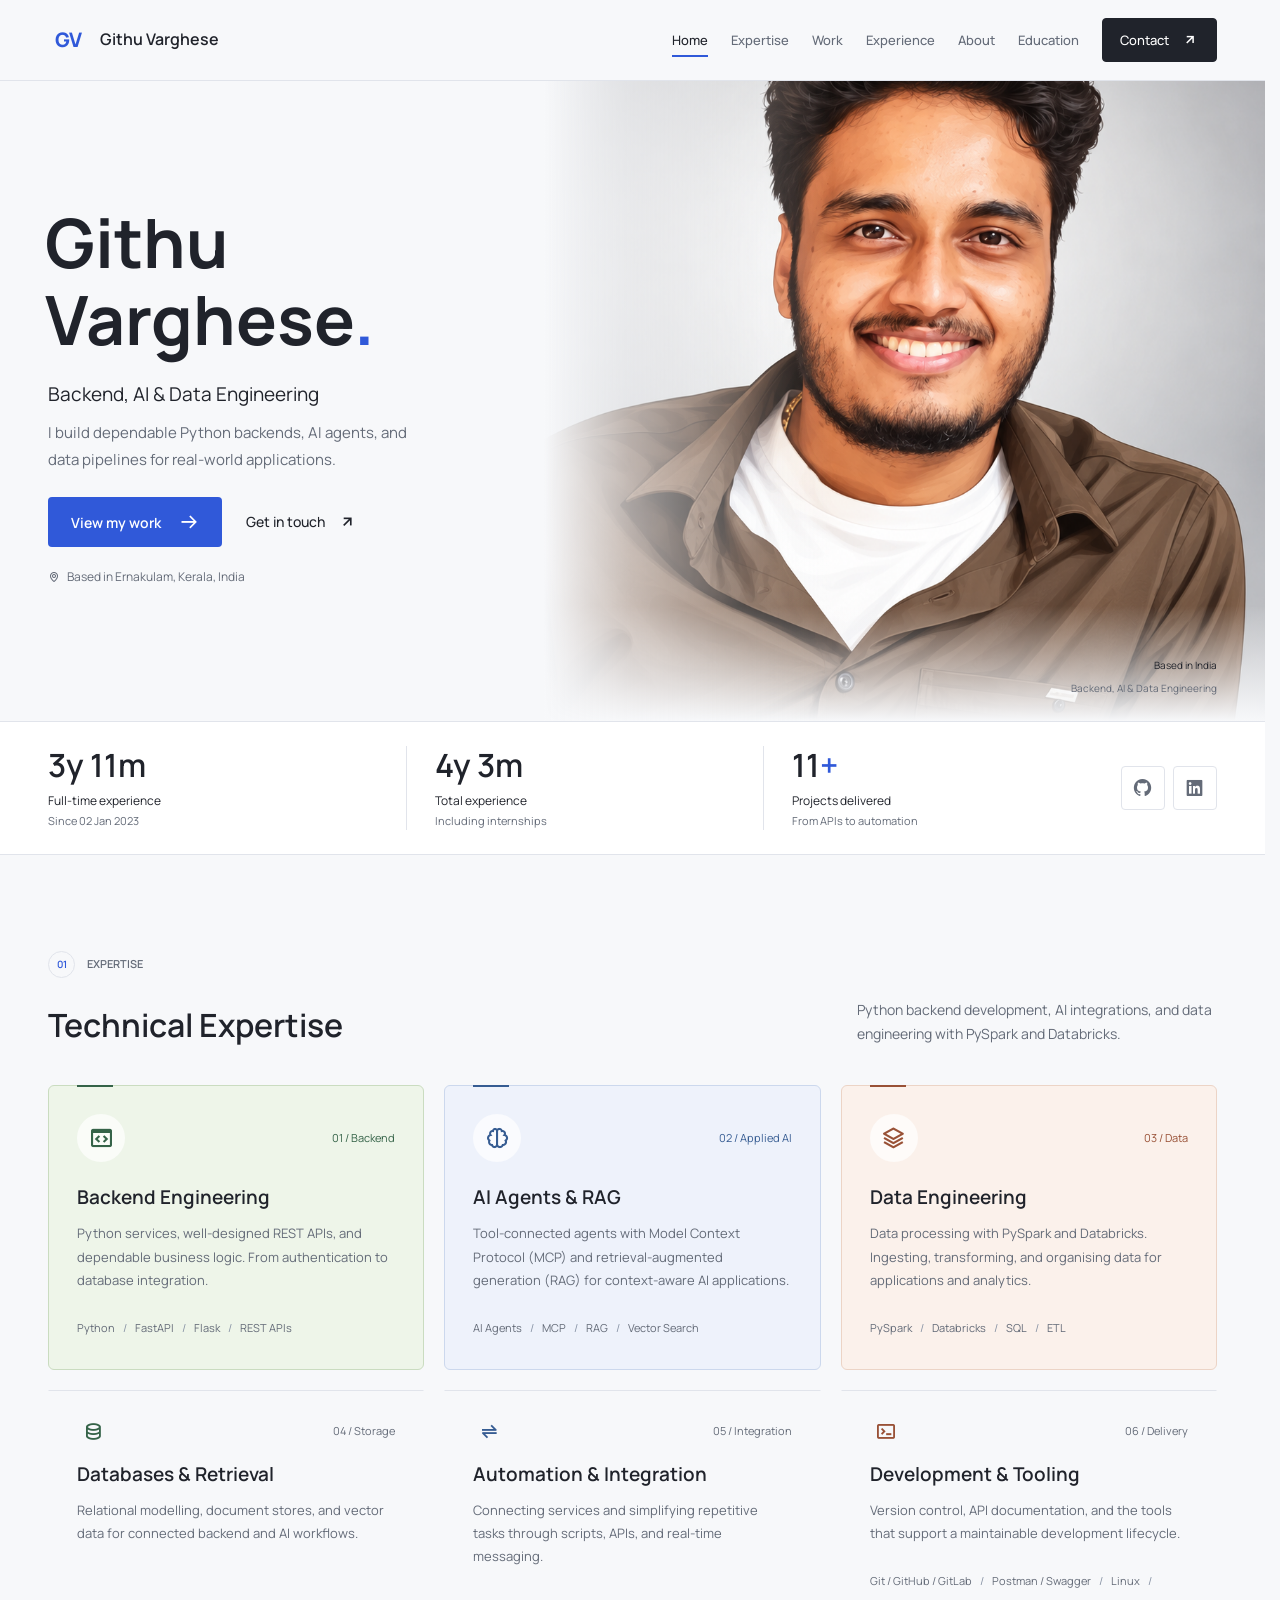
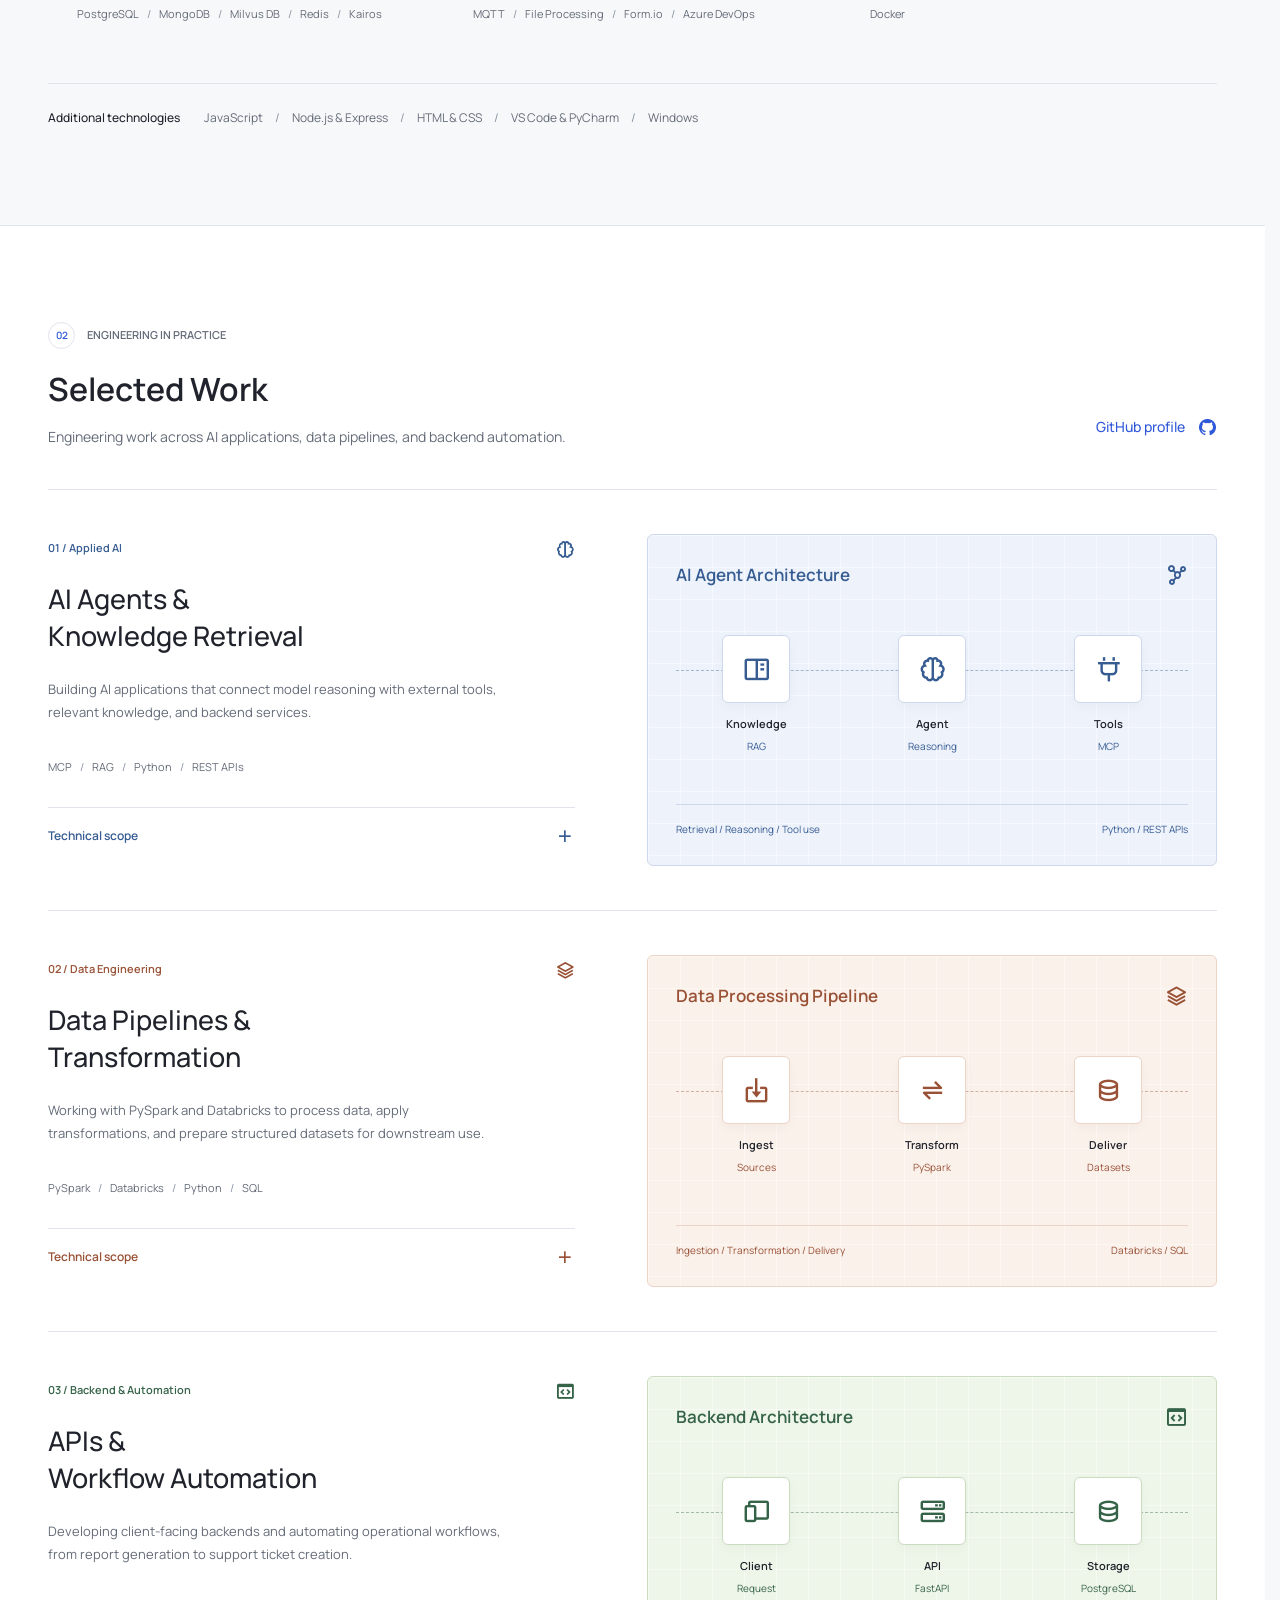
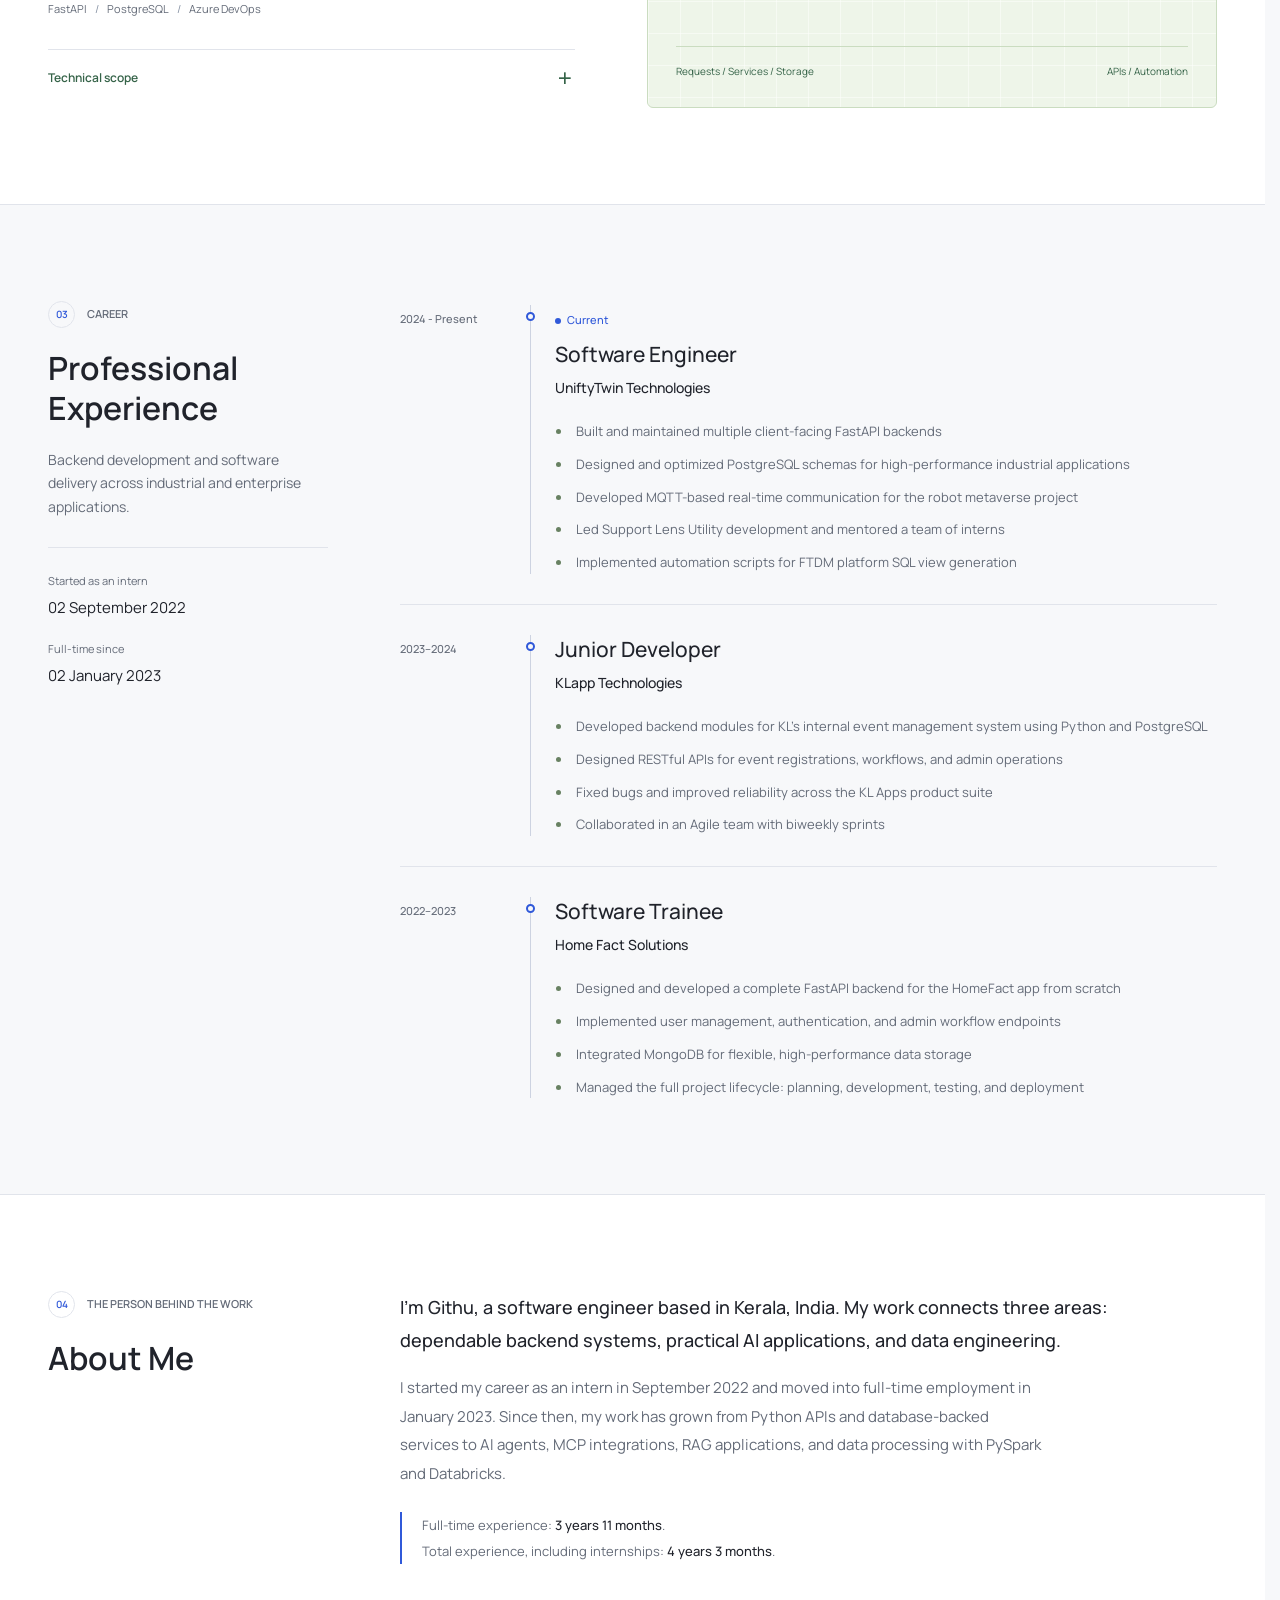
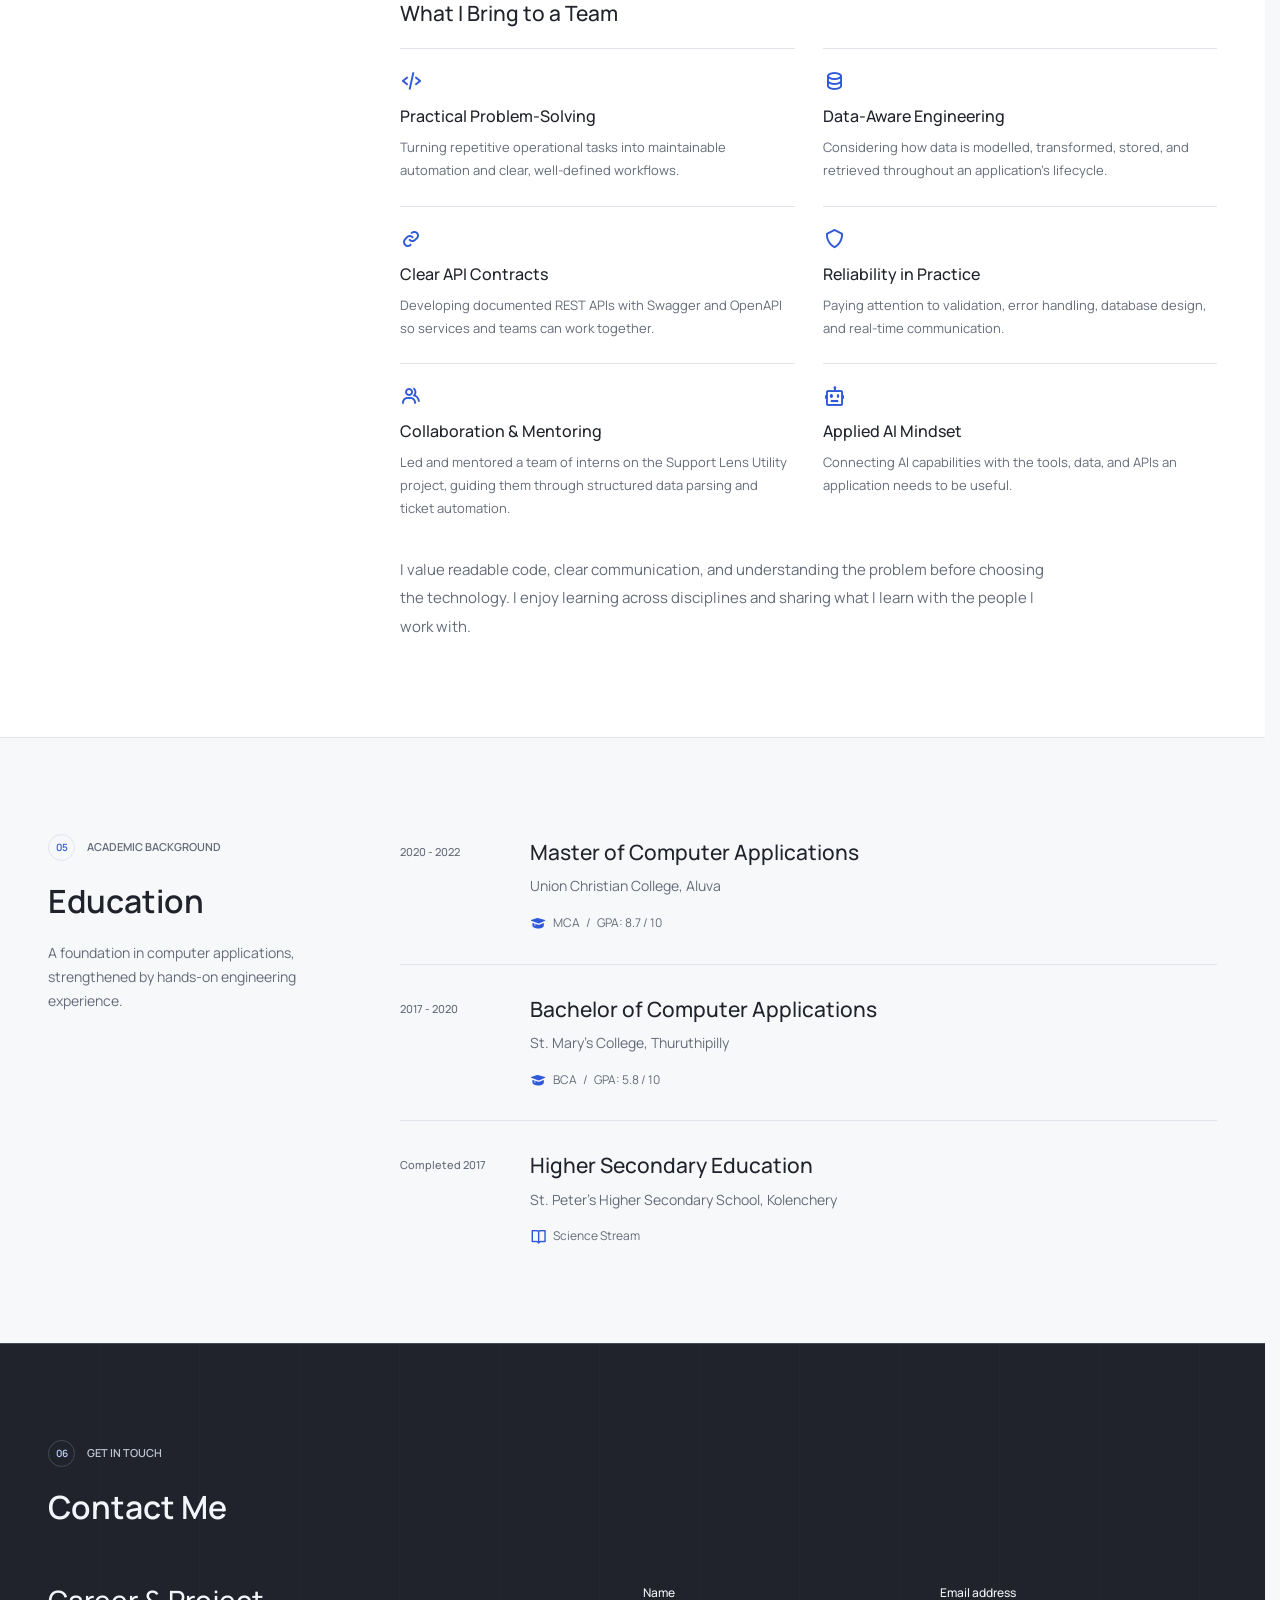
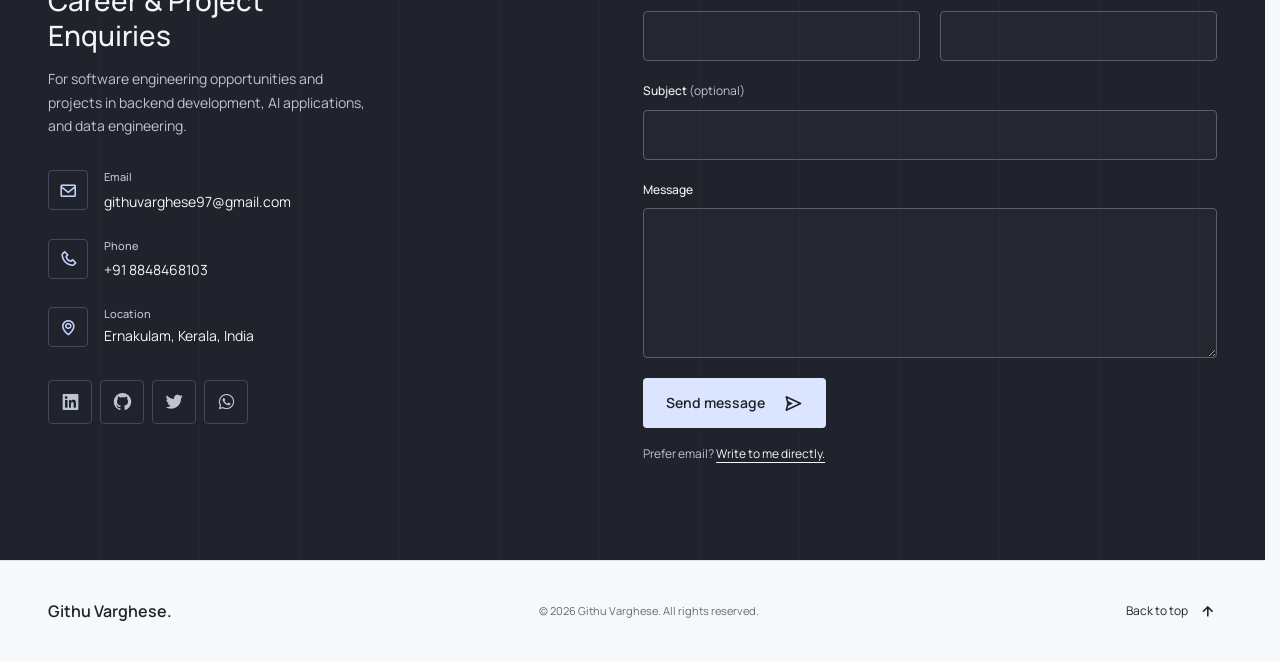
==== commit c658d7b1: "Refactor experience calculation and enhance contact form functionality - Introduced a new function `" ====
--- a/index.html
+++ b/index.html
@@ -4,330 +4,208 @@
 <head>
   <meta charset="UTF-8">
   <meta name="viewport" content="width=device-width, initial-scale=1.0">
-  <title>Githu Varghese | Software Engineer</title>
+  <title>Githu Varghese | Backend, AI &amp; Data Engineering</title>
   <meta name="description"
-    content="Professional portfolio of Githu Varghese, a software engineer with 2+ years of experience in Python, FastAPI, Flask, JavaScript, SQL, and MongoDB.">
+    content="Githu Varghese is a software engineer working across Python backends, AI agents, MCP, RAG, and data engineering with PySpark and Databricks. Full-time since January 2023; career started September 2022.">
+  <meta name="theme-color" content="#f7f8fa">
 
   <!-- Fonts -->
   <link rel="preconnect" href="https://fonts.googleapis.com">
   <link rel="preconnect" href="https://fonts.gstatic.com" crossorigin>
-  <link href="https://fonts.googleapis.com/css2?family=Inter:wght@300;400;500;600;700;800;900&display=swap"
+  <link href="https://fonts.googleapis.com/css2?family=Manrope:wght@400;500;600;700;800&display=swap"
     rel="stylesheet">
 
   <!-- Icons -->
-  <link href='https://unpkg.com/boxicons@2.1.4/css/boxicons.min.css' rel='stylesheet'>
-
-  <!-- GSAP + ScrollTrigger -->
-  <script src="https://cdnjs.cloudflare.com/ajax/libs/gsap/3.12.5/gsap.min.js"></script>
-  <script src="https://cdnjs.cloudflare.com/ajax/libs/gsap/3.12.5/ScrollTrigger.min.js"></script>
-
-  <!-- Typed.js -->
-  <script src="https://unpkg.com/typed.js@2.1.0/dist/typed.umd.js"></script>
+  <link href="https://unpkg.com/boxicons@2.1.4/css/boxicons.min.css" rel="stylesheet"
+    integrity="sha384-42kyIPf7HDYLkGffmxDhSx/3Z/53wGBs3nD6wEFxsbeDc7rMO6mkYbkAcpRsnMU2" crossorigin="anonymous">
 
   <!-- Stylesheet -->
   <link rel="stylesheet" href="css/profile_portfolio.css">
-  <link rel="icon" type="image/png" href="img/favicon.png">
+  <link rel="icon" type="image/png" href="img/cartoon_avatar.png">
 </head>
 
 <body>
-  <!-- Global Background -->
-  <canvas id="particles-canvas"></canvas>
-  <div class="bg-grid"></div>
-
-  <!-- Custom Cursor -->
-  <div class="cursor-dot" id="cursorDot"></div>
-  <div class="cursor-ring" id="cursorRing"></div>
-
-  <!-- Scroll Progress Bar -->
-  <div class="scroll-progress" id="scrollProgress"></div>
-
-  <!-- Header -->
+  <a class="skip-link" href="#main-content">Skip to content</a>
   <header class="top_header" id="headers">
     <div class="container">
-      <div class="logo">
-        <h1 class="name"><span id="fname">Githu</span> <span id="lname">Varghese</span></h1>
-      </div>
-      <div class="menu-btn" id="menuBtn"></div>
-      <nav class="tabs" id="mainNav">
-        <a href="#home" class="tab-link active">Home</a>
-        <a href="#skills" class="tab-link">Skills</a>
-        <a href="#career" class="tab-link">Education</a>
+      <a class="logo" href="#home" aria-label="Githu Varghese, home">
+        <span class="logo-mark" aria-hidden="true">GV</span>
+        <span class="logo-name">Githu Varghese</span>
+      </a>
+      <button class="menu-btn" id="menuBtn" type="button" aria-label="Open navigation"
+        aria-expanded="false" aria-controls="mainNav"><i class='bx bx-menu' aria-hidden="true"></i></button>
+      <nav class="tabs" id="mainNav" aria-label="Main navigation">
+        <a href="#home" class="tab-link active" aria-current="location">Home</a>
+        <a href="#skills" class="tab-link">Expertise</a>
+        <a href="#work" class="tab-link">Work</a>
         <a href="#experience" class="tab-link">Experience</a>
         <a href="#abouts" class="tab-link">About</a>
-        <a href="#contacts" class="tab-link">Contact</a>
+        <a href="#career" class="tab-link">Education</a>
+        <a href="#contacts" class="tab-link nav-contact">Contact <i class='bx bx-up-arrow-alt' aria-hidden="true"></i></a>
       </nav>
     </div>
   </header>
-
-  <!-- ═══════════════════════════════════════════════════
-       HERO
-  ════════════════════════════════════════════════════ -->
-  <section class="hero" id="home">
-    <div class="hero-bg-orbs">
-      <div class="orb orb-1"></div>
-      <div class="orb orb-2"></div>
-      <div class="orb orb-3"></div>
+  <div class="menu-overlay" id="menuOverlay" hidden></div>
+
+  <main id="main-content" tabindex="-1">
+  <section class="hero" id="home" tabindex="-1" aria-labelledby="hero-title">
+    <div class="hero-media">
+      <img src="img/portrait.png" alt="Githu Varghese" width="1027" height="1531" fetchpriority="high">
     </div>
     <div class="container">
       <div class="hero-content">
-        <div class="details">
-          <p class="greeting"><span class="hello">Hello,</span> <span class="im">I'm</span></p>
-          <h2 class="name-headline">Githu Varghese</h2>
-          <h3 class="title"><span id="typed-output"></span></h3>
-          <p class="bio">
-            Results-driven Software Engineer with 3+ years of experience building scalable backend systems.
-            Proficient in Python (FastAPI, Flask), JavaScript, SQL, and MongoDB. Expert in REST API design,
-            task automation, and SDLC processes — passionate about clean architecture and production-ready solutions.
-          </p>
-          <div class="hero-stats">
-            <div class="stat-item">
-              <span class="stat-number" data-target="3">0</span><span class="stat-plus">+</span>
-              <span class="stat-label">Years Exp.</span>
-            </div>
-            <div class="stat-divider"></div>
-            <div class="stat-item">
-              <span class="stat-number" data-target="11">0</span><span class="stat-plus">+</span>
-              <span class="stat-label">Projects</span>
-            </div>
-          </div>
-          <div class="cta-buttons">
-            <a href="#contacts" class="btn primary-btn">
-              <i class='bx bx-envelope'></i> Contact Me
-            </a>
-          </div>
-          <div class="hero-socials">
-            <a href="https://www.linkedin.com/in/githu-varghese-5364b3283/" target="_blank" class="hero-social-link"
-              aria-label="LinkedIn">
-              <i class='bx bxl-linkedin-square'></i>
-            </a>
-            <a href="https://github.com/DreamMagnet" target="_blank" class="hero-social-link" aria-label="GitHub">
-              <i class='bx bxl-github'></i>
-            </a>
-            <a href="https://x.com/githu_varghese" target="_blank" class="hero-social-link" aria-label="Twitter">
-              <i class='bx bxl-twitter'></i>
-            </a>
-            <a href="https://www.naukri.com/mnjuser/profile" target="_blank" class="hero-social-link"
-              aria-label="Naukri Profile">
-              <i class='bx bx-briefcase-alt-2'></i>
-            </a>
-          </div>
-        </div>
-        <div class="profile-wrapper">
-          <div class="orbit-ring ring-1"></div>
-          <div class="orbit-ring ring-2"></div>
-          <div class="profile_pic">
-            <img src="img/test.jpg" alt="Githu Varghese" class="pro_pic">
-          </div>
-          <div class="orbit-dot dot-1"><i class='bx bxl-python'></i></div>
-          <div class="orbit-dot dot-2"><i class='bx bxl-javascript'></i></div>
-          <div class="orbit-dot dot-3"><i class='bx bxs-data'></i></div>
-        </div>
-      </div>
-    </div>
-    <div class="hero-scroll-hint">
-      <div class="scroll-mouse">
-        <div class="scroll-wheel"></div>
-      </div>
-      <span>Scroll Down</span>
-    </div>
-  </section>
-
-  <!-- ═══════════════════════════════════════════════════
-       SKILLS
-  ════════════════════════════════════════════════════ -->
-  <section class="skills" id="skills">
+        <h1 class="name-headline" id="hero-title"><span>Githu</span> <span>Varghese<span class="name-dot">.</span></span></h1>
+        <p class="hero-focus">Backend, AI &amp; Data Engineering</p>
+        <p class="bio">I build dependable Python backends, AI agents, and data pipelines for real-world applications.</p>
+        <div class="cta-buttons">
+          <a href="#work" class="btn primary-btn">View my work <i class='bx bx-arrow-back bx-rotate-180' aria-hidden="true"></i></a>
+          <a href="#contacts" class="text-link">Get in touch <i class='bx bx-up-arrow-alt' aria-hidden="true"></i></a>
+        </div>
+        <p class="hero-location"><i class='bx bx-map' aria-hidden="true"></i> Based in Ernakulam, Kerala, India</p>
+      </div>
+    </div>
+    <span class="hero-caption"><span>Based in India</span><span>Backend, AI &amp; Data Engineering</span></span>
+  </section>
+
+  <div class="intro-strip" aria-label="At a glance">
+    <div class="container intro-inner">
+      <div class="stat-item">
+        <span class="stat-value experience-value" data-experience-start="2023-01-02" data-experience-style="short">Since Jan 2023</span>
+        <span class="stat-label">Full-time experience<small>Since 02 Jan 2023</small></span>
+      </div>
+      <div class="stat-item">
+        <span class="stat-value experience-value" data-experience-start="2022-09-02" data-experience-style="short">Since Sep 2022</span>
+        <span class="stat-label">Total experience<small>Including internships</small></span>
+      </div>
+      <div class="stat-item stat-stack">
+        <span class="stat-value">11<span>+</span></span>
+        <span class="stat-label">Projects delivered<small>From APIs to automation</small></span>
+      </div>
+      <div class="hero-socials" aria-label="Social profiles">
+        <a href="https://github.com/DreamMagnet" target="_blank" rel="noopener noreferrer" class="social-icon" aria-label="GitHub" title="GitHub"><i class='bx bxl-github' aria-hidden="true"></i></a>
+        <a href="https://www.linkedin.com/in/githu-varghese-5364b3283/" target="_blank" rel="noopener noreferrer" class="social-icon" aria-label="LinkedIn" title="LinkedIn"><i class='bx bxl-linkedin-square' aria-hidden="true"></i></a>
+      </div>
+    </div>
+  </div>
+
+  <section class="skills" id="skills" tabindex="-1" aria-labelledby="skills-title">
     <div class="container">
       <div class="section-header">
-        <span class="section-label">What I Know</span>
-        <h2 class="section-heading">Technical Skills</h2>
+        <span class="section-label"><span>01</span> Expertise</span>
+        <div class="section-heading-row">
+          <h2 class="section-heading" id="skills-title">Technical Expertise</h2>
+          <p class="section-description">Python backend development, AI integrations, and data engineering with PySpark and Databricks.</p>
+        </div>
       </div>
       <div class="skills-container">
-
-        <div class="skill-category glass-card">
-          <div class="skill-cat-icon"><i class='bx bx-code-alt'></i></div>
-          <h3>Languages</h3>
-          <div class="skill-items">
-            <div class="skill-item">
-              <div class="skill-info"><span class="skill-name">Python</span><span class="skill-percent">90%</span></div>
-              <div class="progress-bar">
-                <div class="progress" data-width="90"></div>
-              </div>
-            </div>
-            <div class="skill-item">
-              <div class="skill-info"><span class="skill-name">JavaScript</span><span class="skill-percent">80%</span>
-              </div>
-              <div class="progress-bar">
-                <div class="progress" data-width="80"></div>
-              </div>
-            </div>
-            <div class="skill-item">
-              <div class="skill-info"><span class="skill-name">HTML / CSS</span><span class="skill-percent">80%</span>
-              </div>
-              <div class="progress-bar">
-                <div class="progress" data-width="80"></div>
-              </div>
-            </div>
-          </div>
-        </div>
-
-        <div class="skill-category glass-card">
-          <div class="skill-cat-icon"><i class='bx bx-server'></i></div>
-          <h3>Frameworks &amp; Runtime</h3>
-          <div class="skill-items">
-            <div class="skill-item">
-              <div class="skill-info"><span class="skill-name">FastAPI</span><span class="skill-percent">90%</span>
-              </div>
-              <div class="progress-bar">
-                <div class="progress" data-width="90"></div>
-              </div>
-            </div>
-            <div class="skill-item">
-              <div class="skill-info"><span class="skill-name">Flask</span><span class="skill-percent">80%</span></div>
-              <div class="progress-bar">
-                <div class="progress" data-width="80"></div>
-              </div>
-            </div>
-            <div class="skill-item">
-              <div class="skill-info"><span class="skill-name">Node.js / Express</span><span
-                  class="skill-percent">60%</span></div>
-              <div class="progress-bar">
-                <div class="progress" data-width="60"></div>
-              </div>
-            </div>
-          </div>
-        </div>
-
-        <div class="skill-category glass-card">
-          <div class="skill-cat-icon"><i class='bx bxs-data'></i></div>
-          <h3>Databases</h3>
-          <div class="skill-items">
-            <div class="skill-item">
-              <div class="skill-info"><span class="skill-name">PostgreSQL / SQL</span><span
-                  class="skill-percent">88%</span></div>
-              <div class="progress-bar">
-                <div class="progress" data-width="88"></div>
-              </div>
-            </div>
-            <div class="skill-item">
-              <div class="skill-info"><span class="skill-name">MongoDB</span><span class="skill-percent">82%</span>
-              </div>
-              <div class="progress-bar">
-                <div class="progress" data-width="82"></div>
-              </div>
-            </div>
-            <div class="skill-item">
-              <div class="skill-info"><span class="skill-name">Kairos / Redis</span><span
-                  class="skill-percent">65%</span></div>
-              <div class="progress-bar">
-                <div class="progress" data-width="65"></div>
-              </div>
-            </div>
-            <div class="skill-item">
-              <div class="skill-info"><span class="skill-name">Milvus DB</span><span class="skill-percent">55%</span>
-              </div>
-              <div class="progress-bar">
-                <div class="progress" data-width="55"></div>
-              </div>
-            </div>
-          </div>
-        </div>
-
-        <div class="skill-category glass-card">
-          <div class="skill-cat-icon"><i class='bx bx-wrench'></i></div>
-          <h3>Tools &amp; Platform</h3>
-          <div class="skill-items">
-            <div class="skill-item">
-              <div class="skill-info"><span class="skill-name">Git / GitLab / GitHub</span><span
-                  class="skill-percent">90%</span></div>
-              <div class="progress-bar">
-                <div class="progress" data-width="90"></div>
-              </div>
-            </div>
-            <div class="skill-item">
-              <div class="skill-info"><span class="skill-name">Postman / Swagger</span><span
-                  class="skill-percent">95%</span></div>
-              <div class="progress-bar">
-                <div class="progress" data-width="95"></div>
-              </div>
-            </div>
-            <div class="skill-item">
-              <div class="skill-info"><span class="skill-name">VS Code / PyCharm</span><span
-                  class="skill-percent">92%</span></div>
-              <div class="progress-bar">
-                <div class="progress" data-width="92"></div>
-              </div>
-            </div>
-            <div class="skill-item">
-              <div class="skill-info"><span class="skill-name">Azure DevOps</span><span class="skill-percent">65%</span>
-              </div>
-              <div class="progress-bar">
-                <div class="progress" data-width="65"></div>
-              </div>
-            </div>
-          </div>
-        </div>
-
-        <div class="skill-category glass-card">
-          <div class="skill-cat-icon"><i class='bx bx-brain'></i></div>
-          <h3>Specialisations</h3>
-          <div class="skill-items">
-            <div class="skill-item">
-              <div class="skill-info"><span class="skill-name">REST API Design</span><span
-                  class="skill-percent">92%</span></div>
-              <div class="progress-bar">
-                <div class="progress" data-width="92"></div>
-              </div>
-            </div>
-            <div class="skill-item">
-              <div class="skill-info"><span class="skill-name">Task Automation</span><span
-                  class="skill-percent">88%</span></div>
-              <div class="progress-bar">
-                <div class="progress" data-width="88"></div>
-              </div>
-            </div>
-            <div class="skill-item">
-              <div class="skill-info"><span class="skill-name">Excel / File Processing</span><span
-                  class="skill-percent">85%</span></div>
-              <div class="progress-bar">
-                <div class="progress" data-width="85"></div>
-              </div>
-            </div>
-            <div class="skill-item">
-              <div class="skill-info"><span class="skill-name">Form.io / SDLC</span><span
-                  class="skill-percent">75%</span></div>
-              <div class="progress-bar">
-                <div class="progress" data-width="75"></div>
-              </div>
-            </div>
-          </div>
-        </div>
-
-        <div class="skill-category glass-card">
-          <div class="skill-cat-icon"><i class='bx bx-desktop'></i></div>
-          <h3>Operating Systems</h3>
-          <div class="skill-items">
-            <div class="skill-item">
-              <div class="skill-info"><span class="skill-name">Windows</span><span class="skill-percent">95%</span>
-              </div>
-              <div class="progress-bar">
-                <div class="progress" data-width="95"></div>
-              </div>
-            </div>
-            <div class="skill-item">
-              <div class="skill-info"><span class="skill-name">Linux</span><span class="skill-percent">70%</span></div>
-              <div class="progress-bar">
-                <div class="progress" data-width="70"></div>
-              </div>
-            </div>
-            <div class="skill-item">
-              <div class="skill-info"><span class="skill-name">Docker</span><span class="skill-percent">35%</span></div>
-              <div class="progress-bar">
-                <div class="progress" data-width="35"></div>
-              </div>
-            </div>
-          </div>
-        </div>
-
+        <article class="skill-category skill-core" data-discipline="backend">
+          <div class="skill-card-top"><div class="skill-cat-icon"><i class='bx bx-code-block' aria-hidden="true"></i></div><span class="skill-index">01 / Backend</span></div>
+          <h3>Backend Engineering</h3>
+          <p class="skill-description">Python services, well-designed REST APIs, and dependable business logic. From authentication to database integration.</p>
+          <ul class="skill-list"><li>Python</li><li>FastAPI</li><li>Flask</li><li>REST APIs</li></ul>
+        </article>
+        <article class="skill-category skill-core" data-discipline="ai">
+          <div class="skill-card-top"><div class="skill-cat-icon"><i class='bx bx-brain' aria-hidden="true"></i></div><span class="skill-index">02 / Applied AI</span></div>
+          <h3>AI Agents &amp; RAG</h3>
+          <p class="skill-description">Tool-connected agents with Model Context Protocol (MCP) and retrieval-augmented generation (RAG) for context-aware AI applications.</p>
+          <ul class="skill-list"><li>AI Agents</li><li>MCP</li><li>RAG</li><li>Vector Search</li></ul>
+        </article>
+        <article class="skill-category skill-core" data-discipline="data">
+          <div class="skill-card-top"><div class="skill-cat-icon"><i class='bx bx-layer' aria-hidden="true"></i></div><span class="skill-index">03 / Data</span></div>
+          <h3>Data Engineering</h3>
+          <p class="skill-description">Data processing with PySpark and Databricks. Ingesting, transforming, and organising data for applications and analytics.</p>
+          <ul class="skill-list"><li>PySpark</li><li>Databricks</li><li>SQL</li><li>ETL</li></ul>
+        </article>
+        <article class="skill-category" data-discipline="backend">
+          <div class="skill-card-top"><div class="skill-cat-icon"><i class='bx bx-data' aria-hidden="true"></i></div><span class="skill-index">04 / Storage</span></div>
+          <h3>Databases &amp; Retrieval</h3>
+          <p class="skill-description">Relational modelling, document stores, and vector data for connected backend and AI workflows.</p>
+          <ul class="skill-list"><li>PostgreSQL</li><li>MongoDB</li><li>Milvus DB</li><li>Redis</li><li>Kairos</li></ul>
+        </article>
+        <article class="skill-category" data-discipline="ai">
+          <div class="skill-card-top"><div class="skill-cat-icon"><i class='bx bx-transfer-alt' aria-hidden="true"></i></div><span class="skill-index">05 / Integration</span></div>
+          <h3>Automation &amp; Integration</h3>
+          <p class="skill-description">Connecting services and simplifying repetitive tasks through scripts, APIs, and real-time messaging.</p>
+          <ul class="skill-list"><li>MQTT</li><li>File Processing</li><li>Form.io</li><li>Azure DevOps</li></ul>
+        </article>
+        <article class="skill-category" data-discipline="data">
+          <div class="skill-card-top"><div class="skill-cat-icon"><i class='bx bx-terminal' aria-hidden="true"></i></div><span class="skill-index">06 / Delivery</span></div>
+          <h3>Development &amp; Tooling</h3>
+          <p class="skill-description">Version control, API documentation, and the tools that support a maintainable development lifecycle.</p>
+          <ul class="skill-list"><li>Git / GitHub / GitLab</li><li>Postman / Swagger</li><li>Linux</li><li>Docker</li></ul>
+        </article>
+      </div>
+      <div class="supporting-toolkit"><span>Additional technologies</span><p>JavaScript <span aria-hidden="true">/</span> Node.js &amp; Express <span aria-hidden="true">/</span> HTML &amp; CSS <span aria-hidden="true">/</span> VS Code &amp; PyCharm <span aria-hidden="true">/</span> Windows</p></div>
+    </div>
+  </section>
+
+  <section class="work-section" id="work" tabindex="-1" aria-labelledby="work-title">
+    <div class="container">
+      <div class="section-header">
+        <span class="section-label"><span>02</span> Engineering in practice</span>
+        <div class="section-heading-row">
+          <div><h2 class="section-heading" id="work-title">Selected Work</h2><p class="section-description">Engineering work across AI applications, data pipelines, and backend automation.</p></div>
+          <a class="text-link" href="https://github.com/DreamMagnet" target="_blank" rel="noopener noreferrer">GitHub profile <i class='bx bxl-github' aria-hidden="true"></i></a>
+        </div>
+      </div>
+      <div class="work-grid">
+        <article class="work-card" data-discipline="ai">
+          <div class="work-card-top"><span class="work-category">01 / Applied AI</span><i class='bx bx-brain' aria-hidden="true"></i></div>
+          <h3>AI Agents &amp;<br>Knowledge Retrieval</h3>
+          <p>Building AI applications that connect model reasoning with external tools, relevant knowledge, and backend services.</p>
+          <figure class="work-visual" aria-label="AI architecture: knowledge retrieval with RAG informs an agent, which accesses external tools through MCP.">
+            <div class="visual-heading" aria-hidden="true"><span>AI Agent Architecture</span><i class='bx bx-network-chart'></i></div>
+            <div class="architecture-grid" aria-hidden="true">
+              <div class="diagram-node"><i class='bx bx-book-content'></i><strong>Knowledge</strong><span>RAG</span></div>
+              <div class="diagram-node"><i class='bx bx-brain'></i><strong>Agent</strong><span>Reasoning</span></div>
+              <div class="diagram-node"><i class='bx bx-plug'></i><strong>Tools</strong><span>MCP</span></div>
+            </div>
+            <div class="visual-caption" aria-hidden="true"><span>Retrieval / Reasoning / Tool use</span><span>Python / REST APIs</span></div>
+          </figure>
+          <ul class="skill-list"><li>MCP</li><li>RAG</li><li>Python</li><li>REST APIs</li></ul>
+          <details class="work-details">
+            <summary>Technical scope <i class='bx bx-plus' aria-hidden="true"></i></summary>
+            <ul><li>Agent workflows that call tools and interact with application services.</li><li>MCP integrations that expose tools and context through a consistent interface.</li><li>RAG workflows that retrieve relevant information to inform model responses.</li><li>REST API integration between AI components and backend applications.</li></ul>
+          </details>
+        </article>
+        <article class="work-card" data-discipline="data">
+          <div class="work-card-top"><span class="work-category">02 / Data Engineering</span><i class='bx bx-layer' aria-hidden="true"></i></div>
+          <h3>Data Pipelines &amp;<br>Transformation</h3>
+          <p>Working with PySpark and Databricks to process data, apply transformations, and prepare structured datasets for downstream use.</p>
+          <figure class="work-visual" aria-label="Data pipeline: ingest source data, transform it with PySpark, and deliver structured datasets using Databricks.">
+            <div class="visual-heading" aria-hidden="true"><span>Data Processing Pipeline</span><i class='bx bx-layer'></i></div>
+            <div class="architecture-grid" aria-hidden="true">
+              <div class="diagram-node"><i class='bx bx-import'></i><strong>Ingest</strong><span>Sources</span></div>
+              <div class="diagram-node"><i class='bx bx-transfer-alt'></i><strong>Transform</strong><span>PySpark</span></div>
+              <div class="diagram-node"><i class='bx bx-data'></i><strong>Deliver</strong><span>Datasets</span></div>
+            </div>
+            <div class="visual-caption" aria-hidden="true"><span>Ingestion / Transformation / Delivery</span><span>Databricks / SQL</span></div>
+          </figure>
+          <ul class="skill-list"><li>PySpark</li><li>Databricks</li><li>Python</li><li>SQL</li></ul>
+          <details class="work-details">
+            <summary>Technical scope <i class='bx bx-plus' aria-hidden="true"></i></summary>
+            <ul><li>Data ingestion and transformation using Python and PySpark.</li><li>Databricks-based data processing workflows.</li><li>SQL and DataFrame operations to clean, combine, and structure data.</li><li>Database integration and data preparation for application and analytics workflows.</li></ul>
+          </details>
+        </article>
+        <article class="work-card" data-discipline="backend">
+          <div class="work-card-top"><span class="work-category">03 / Backend &amp; Automation</span><i class='bx bx-code-block' aria-hidden="true"></i></div>
+          <h3>APIs &amp;<br>Workflow Automation</h3>
+          <p>Developing client-facing backends and automating operational workflows, from report generation to support ticket creation.</p>
+          <figure class="work-visual" aria-label="Backend architecture: clients send requests to FastAPI services backed by database storage and connected systems.">
+            <div class="visual-heading" aria-hidden="true"><span>Backend Architecture</span><i class='bx bx-code-block'></i></div>
+            <div class="architecture-grid" aria-hidden="true">
+              <div class="diagram-node"><i class='bx bx-devices'></i><strong>Client</strong><span>Request</span></div>
+              <div class="diagram-node"><i class='bx bx-server'></i><strong>API</strong><span>FastAPI</span></div>
+              <div class="diagram-node"><i class='bx bx-data'></i><strong>Storage</strong><span>PostgreSQL</span></div>
+            </div>
+            <div class="visual-caption" aria-hidden="true"><span>Requests / Services / Storage</span><span>APIs / Automation</span></div>
+          </figure>
+          <ul class="skill-list"><li>FastAPI</li><li>PostgreSQL</li><li>Azure DevOps</li></ul>
+          <details class="work-details">
+            <summary>Technical scope <i class='bx bx-plus' aria-hidden="true"></i></summary>
+            <ul><li>REST APIs for user management, authentication, and business workflows.</li><li>Automated reporting and structured file processing.</li><li>Support ticket automation with Azure DevOps integration.</li><li>Database schema improvements and MQTT-based real-time communication.</li></ul>
+          </details>
+        </article>
       </div>
     </div>
   </section>
@@ -509,57 +387,22 @@
   -->
 
   <!-- ═══════════════════════════════════════════════════
-       EDUCATION
+       EXPERIENCE
   ════════════════════════════════════════════════════ -->
-  <section class="education" id="career">
+  <section class="experience" id="experience" tabindex="-1" aria-labelledby="experience-title">
     <div class="container">
       <div class="section-header">
-        <span class="section-label">My Journey</span>
-        <h2 class="section-heading">Education</h2>
+        <span class="section-label"><span>03</span> Career</span>
+        <h2 class="section-heading" id="experience-title">Professional Experience</h2>
+        <p class="section-description">Backend development and software delivery across industrial and enterprise applications.</p>
+        <dl class="career-milestones">
+          <div><dt>Started as an intern</dt><dd><time datetime="2022-09-02">02 September 2022</time></dd></div>
+          <div><dt>Full-time since</dt><dd><time datetime="2023-01-02">02 January 2023</time></dd></div>
+        </dl>
       </div>
       <div class="time-line-items">
         <div class="time-line-item">
-          <div class="time-line-year">2020–2022</div>
-          <div class="time-line-dot"><i class='bx bxs-graduation'></i></div>
-          <div class="content glass-card">
-            <h3>Master of Computer Applications (MCA)</h3>
-            <p>Union Christian College, Aluva</p>
-            <p class="education-details"><i class='bx bx-star'></i> GPA: 8.7 / 10</p>
-          </div>
-        </div>
-        <div class="time-line-item">
-          <div class="time-line-year">2017–2020</div>
-          <div class="time-line-dot"><i class='bx bxs-graduation'></i></div>
-          <div class="content glass-card">
-            <h3>Bachelor of Computer Applications (BCA)</h3>
-            <p>St. Mary's College, Thuruthipilly</p>
-            <p class="education-details"><i class='bx bx-star'></i> GPA: 5.8 / 10</p>
-          </div>
-        </div>
-        <div class="time-line-item">
-          <div class="time-line-year">–2017</div>
-          <div class="time-line-dot"><i class='bx bxs-book-open'></i></div>
-          <div class="content glass-card">
-            <h3>Higher Secondary School (Science Stream)</h3>
-            <p>St. Peter's Higher Secondary School, Kolenchery</p>
-          </div>
-        </div>
-      </div>
-    </div>
-  </section>
-
-  <!-- ═══════════════════════════════════════════════════
-       EXPERIENCE
-  ════════════════════════════════════════════════════ -->
-  <section class="experience" id="experience">
-    <div class="container">
-      <div class="section-header">
-        <span class="section-label">Work History</span>
-        <h2 class="section-heading">Professional Experience</h2>
-      </div>
-      <div class="time-line-items">
-        <div class="time-line-item">
-          <div class="time-line-year">2024–Now</div>
+          <div class="time-line-year">2024 - Present</div>
           <div class="time-line-dot"><i class='bx bxs-briefcase'></i></div>
           <div class="content glass-card">
             <span class="exp-badge current">Current</span>
@@ -609,103 +452,117 @@
   <!-- ═══════════════════════════════════════════════════
        ABOUT
   ════════════════════════════════════════════════════ -->
-  <section class="about-section" id="abouts">
+  <section class="about-section" id="abouts" tabindex="-1" aria-labelledby="about-title">
     <div class="container">
       <div class="section-header">
-        <span class="section-label">Get to Know Me</span>
-        <h2 class="section-heading">About Me</h2>
+        <span class="section-label"><span>04</span> The person behind the work</span>
+        <h2 class="section-heading" id="about-title">About Me</h2>
       </div>
       <div class="about-content">
         <p class="about-intro">
-          I'm Githu Varghese, a Software Engineer with 3+ years of hands-on experience building scalable backend
-          systems and automation tools. Proficient in Python (FastAPI, Flask), JavaScript, SQL, and MongoDB,
-          I bring strong problem-solving skills and a deep understanding of SDLC processes to every project.
+          I'm Githu, a software engineer based in Kerala, India. My work connects three areas:
+          dependable backend systems, practical AI applications, and data engineering.
         </p>
         <p class="about-details">
-          My professional journey includes working at multiple technology companies, where I have delivered
-          production-grade backend solutions for large industrial and enterprise clients. I specialise in
-          REST API development, task automation, database design, and Excel/file processing —
-          consistently focusing on performance, reliability, and clean code architecture.
+          I started my career as an intern in September 2022 and moved into full-time employment in January 2023.
+          Since then, my work has grown from Python APIs and database-backed services to AI agents,
+          MCP integrations, RAG applications, and data processing with PySpark and Databricks.
         </p>
+        <p class="about-tenure">Full-time experience: <strong data-experience-start="2023-01-02">since 02 January 2023</strong>.<br>
+          Total experience, including internships: <strong data-experience-start="2022-09-02">since 02 September 2022</strong>.</p>
 
         <div class="achievements-section">
-          <h3 class="about-highlights-title">Key Achievements</h3>
+          <h3 class="about-highlights-title">What I Bring to a Team</h3>
           <div class="achievements-grid">
             <div class="achievement-card glass-card">
               <div class="achievement-icon"><i class='bx bx-code-alt'></i></div>
-              <h4>Process Automation</h4>
-              <p>Engineered multiple automation tools that significantly reduced manual effort and operational overhead
-                across large enterprise clients.</p>
+              <h4>Practical Problem-Solving</h4>
+              <p>Turning repetitive operational tasks into maintainable automation and clear, well-defined workflows.</p>
             </div>
             <div class="achievement-card glass-card">
               <div class="achievement-icon"><i class='bx bx-data'></i></div>
-              <h4>Database Optimisation</h4>
-              <p>Restructured PostgreSQL schemas across multiple projects, delivering measurable improvements in query
-                speed and system responsiveness.</p>
+              <h4>Data-Aware Engineering</h4>
+              <p>Considering how data is modelled, transformed, stored, and retrieved throughout an application's lifecycle.</p>
             </div>
             <div class="achievement-card glass-card">
               <div class="achievement-icon"><i class='bx bx-link'></i></div>
-              <h4>API Development</h4>
-              <p>Designed and shipped 10+ production REST APIs with full Swagger/OpenAPI documentation, used daily by
-                client-facing systems.</p>
+              <h4>Clear API Contracts</h4>
+              <p>Developing documented REST APIs with Swagger and OpenAPI so services and teams can work together.</p>
             </div>
             <div class="achievement-card glass-card">
               <div class="achievement-icon"><i class='bx bx-shield'></i></div>
-              <h4>System Reliability</h4>
-              <p>Implemented robust error handling and MQTT-based real-time communication that significantly improved
-                system uptime and stability.</p>
+              <h4>Reliability in Practice</h4>
+              <p>Paying attention to validation, error handling, database design, and real-time communication.</p>
             </div>
             <div class="achievement-card glass-card">
               <div class="achievement-icon"><i class='bx bx-group'></i></div>
-              <h4>Team Mentoring</h4>
+              <h4>Collaboration &amp; Mentoring</h4>
               <p>Led and mentored a team of interns on the Support Lens Utility project, guiding them through structured
                 data parsing and ticket automation.</p>
             </div>
             <div class="achievement-card glass-card">
               <div class="achievement-icon"><i class='bx bx-bot'></i></div>
-              <h4>GenAI Integration</h4>
-              <p>Contributed to core APIs connecting Multiverse DB and PostgreSQL for downstream AI and analytics
-                pipelines using Milvus DB.</p>
+              <h4>Applied AI Mindset</h4>
+              <p>Connecting AI capabilities with the tools, data, and APIs an application needs to be useful.</p>
             </div>
           </div>
         </div>
 
         <p class="about-summary">
-          I'm particularly interested in backend automation, GenAI integrations, and cloud-native architectures.
-          I stay current through continuous learning and enjoy mentoring peers on best practices in API design
-          and code quality.
+          I value readable code, clear communication, and understanding the problem before choosing the technology.
+          I enjoy learning across disciplines and sharing what I learn with the people I work with.
         </p>
       </div>
     </div>
   </section>
 
-  <!-- ═══════════════════════════════════════════════════
-       CONTACT
-  ════════════════════════════════════════════════════ -->
-  <section class="contact" id="contacts">
+  <section class="education" id="career" tabindex="-1" aria-labelledby="education-title">
     <div class="container">
       <div class="section-header">
-        <span class="section-label">Let's Talk</span>
-        <h2 class="section-heading">Contact Me</h2>
+        <span class="section-label"><span>05</span> Academic background</span>
+        <h2 class="section-heading" id="education-title">Education</h2>
+        <p class="section-description">A foundation in computer applications, strengthened by hands-on engineering experience.</p>
+      </div>
+      <div class="time-line-items">
+        <div class="time-line-item">
+          <div class="time-line-year">2020 - 2022</div>
+          <div class="content"><h3>Master of Computer Applications</h3><p>Union Christian College, Aluva</p><p class="education-details"><i class='bx bxs-graduation' aria-hidden="true"></i> MCA <span aria-hidden="true">/</span> GPA: 8.7 / 10</p></div>
+        </div>
+        <div class="time-line-item">
+          <div class="time-line-year">2017 - 2020</div>
+          <div class="content"><h3>Bachelor of Computer Applications</h3><p>St. Mary's College, Thuruthipilly</p><p class="education-details"><i class='bx bxs-graduation' aria-hidden="true"></i> BCA <span aria-hidden="true">/</span> GPA: 5.8 / 10</p></div>
+        </div>
+        <div class="time-line-item">
+          <div class="time-line-year">Completed 2017</div>
+          <div class="content"><h3>Higher Secondary Education</h3><p>St. Peter's Higher Secondary School, Kolenchery</p><p class="education-details"><i class='bx bx-book-open' aria-hidden="true"></i> Science Stream</p></div>
+        </div>
+      </div>
+    </div>
+  </section>
+
+  <section class="contact" id="contacts" tabindex="-1" aria-labelledby="contact-title">
+    <div class="container">
+      <div class="section-header">
+        <span class="section-label"><span>06</span> Get in touch</span>
+        <h2 class="section-heading" id="contact-title">Contact Me</h2>
       </div>
       <div class="contact-grid">
-        <div class="contact-info glass-card">
-          <h3>Get in Touch</h3>
-          <!--           <p>I'm currently available for freelance projects, consulting work, and full-time opportunities. Let's discuss
-            how I can contribute to your team or project.</p> -->
+        <div class="contact-info">
+          <h3>Career &amp; Project Enquiries</h3>
+          <p>For software engineering opportunities and projects in backend development, AI applications, and data engineering.</p>
           <ul class="contact-details">
             <li>
               <div class="contact-icon"><i class='bx bx-envelope'></i></div>
               <div>
                 <h4>Email</h4>
-                <p>githuvarghese97@gmail.com</p>
+                <a href="mailto:githuvarghese97@gmail.com">githuvarghese97@gmail.com</a>
               </div>
             </li>
             <li>
               <div class="contact-icon"><i class='bx bx-phone'></i></div>
               <div>
                 <h4>Phone</h4>
-                <p>+91 8848468103</p>
+                <a href="tel:+918848468103">+91 8848468103</a>
               </div>
             </li>
             <li>
@@ -717,75 +574,64 @@
             </li>
           </ul>
           <div class="contact-socials">
-            <a href="https://www.linkedin.com/in/githu-varghese-5364b3283/" target="_blank" class="social-icon"
-              aria-label="LinkedIn"><i class='bx bxl-linkedin-square'></i></a>
-            <a href="https://github.com/DreamMagnet" target="_blank" class="social-icon" aria-label="GitHub"><i
+            <a href="https://www.linkedin.com/in/githu-varghese-5364b3283/" target="_blank" rel="noopener noreferrer" class="social-icon"
+              aria-label="LinkedIn" title="LinkedIn"><i class='bx bxl-linkedin-square'></i></a>
+            <a href="https://github.com/DreamMagnet" target="_blank" rel="noopener noreferrer" class="social-icon" aria-label="GitHub" title="GitHub"><i
                 class='bx bxl-github'></i></a>
-            <a href="https://x.com/githu_varghese" target="_blank" class="social-icon" aria-label="Twitter"><i
+            <a href="https://x.com/githu_varghese" target="_blank" rel="noopener noreferrer" class="social-icon" aria-label="X (Twitter)" title="X (Twitter)"><i
                 class='bx bxl-twitter'></i></a>
-            <a href="https://www.naukri.com/mnjuser/profile" target="_blank" class="social-icon" aria-label="Naukri"><i
-                class='bx bx-briefcase-alt-2'></i></a>
-          </div>
-        </div>
-
-        <div class="contact-form glass-card">
-          <h3>Send Me a Message</h3>
-          <form id="contactForm">
+            <a href="https://wa.me/918848468103" target="_blank" rel="noopener noreferrer" class="social-icon" aria-label="WhatsApp" title="WhatsApp"><i class='bx bxl-whatsapp'></i></a>
+          </div>
+        </div>
+
+        <div class="contact-form">
+          <form id="contactForm" name="portfolio-contact" method="POST" action="/" data-netlify="true" netlify-honeypot="bot-field" aria-label="Contact Githu">
+            <input type="hidden" name="form-name" value="portfolio-contact">
+            <p hidden><label>Leave this empty <input name="bot-field" tabindex="-1" autocomplete="off"></label></p>
+            <div class="form-row">
+              <div class="form-group">
+                <label for="name">Name</label>
+                <input type="text" id="name" name="name" autocomplete="name" maxlength="100" required>
+              </div>
+              <div class="form-group">
+                <label for="email">Email address</label>
+                <input type="email" id="email" name="email" autocomplete="email" maxlength="254" required>
+              </div>
+            </div>
             <div class="form-group">
-              <label for="name">Your Name</label>
-              <input type="text" id="name" name="name" placeholder="Name" required>
+              <label for="subject">Subject <span class="optional-label">(optional)</span></label>
+              <input type="text" id="subject" name="subject" maxlength="160">
             </div>
             <div class="form-group">
-              <label for="email">Your Email</label>
-              <input type="email" id="email" name="email" placeholder="Email Address" required>
-            </div>
-            <div class="form-group">
-              <label for="subject">Subject</label>
-              <input type="text" id="subject" name="subject" placeholder="Project Inquiry">
-            </div>
-            <div class="form-group">
-              <label for="message">Your Message</label>
-              <textarea id="message" name="message" placeholder="Tell me about your project..." required></textarea>
-            </div>
-            <button type="submit" class="btn primary-btn" id="submitBtn">
-              <span class="btn-text"><i class='bx bx-send'></i> Send Message</span>
-              <span class="btn-loader" style="display:none;">Sending...</span>
-            </button>
+              <label for="message">Message</label>
+              <textarea id="message" name="message" rows="5" maxlength="5000" required></textarea>
+            </div>
+            <div class="form-actions">
+              <button type="submit" class="btn primary-btn" id="submitBtn"><span class="btn-text">Send message</span><i class='bx bx-send' aria-hidden="true"></i></button>
+              <a class="btn secondary-btn" id="emailDraft" href="mailto:githuvarghese97@gmail.com" hidden>Open email draft <i class='bx bx-envelope' aria-hidden="true"></i></a>
+            </div>
+            <output class="form-status" id="formStatus" aria-live="polite" aria-atomic="true" hidden></output>
+            <p class="form-note">Prefer email? <a href="mailto:githuvarghese97@gmail.com">Write to me directly.</a></p>
           </form>
         </div>
       </div>
     </div>
   </section>
+  </main>
 
   <!-- Footer -->
   <footer>
     <div class="container">
       <div class="footer-inner">
-        <p class="footer-logo"><span id="f-fname">Githu</span> <span id="f-lname">Varghese</span></p>
-        <p class="footer-copy">&copy; 2025 Githu Varghese. All Rights Reserved.</p>
-        <div class="footer-socials">
-          <a href="https://www.linkedin.com/in/githu-varghese-5364b3283/" target="_blank" class="social-icon"
-            aria-label="LinkedIn"><i class='bx bxl-linkedin-square'></i></a>
-          <a href="https://github.com/DreamMagnet" target="_blank" class="social-icon" aria-label="GitHub"><i
-              class='bx bxl-github'></i></a>
-          <a href="https://www.naukri.com/mnjuser/profile" target="_blank" class="social-icon" aria-label="Naukri"><i
-              class='bx bx-briefcase-alt-2'></i></a>
-        </div>
+        <a class="footer-logo" href="#home">Githu Varghese.</a>
+        <p class="footer-copy">&copy; <span id="copyrightYear">2026</span> Githu Varghese. All rights reserved.</p>
+        <a class="footer-top" href="#home">Back to top <i class='bx bx-up-arrow-alt' aria-hidden="true"></i></a>
       </div>
     </div>
   </footer>
 
-  <!-- Floating WhatsApp Button -->
-  <a href="https://wa.me/918848468103?text=Hi%20Githu%2C%20I%20saw%20your%20portfolio%20and%20would%20like%20to%20connect!"
-    target="_blank" class="whatsapp-float" aria-label="Chat on WhatsApp">
-    <i class='bx bxl-whatsapp'></i>
-    <span class="whatsapp-tooltip">Chat on WhatsApp</span>
-  </a>
-
   <!-- Back to Top -->
-  <button class="back-to-top" id="backToTop" aria-label="Back to top">
-    <i class='bx bx-chevron-up'></i>
-  </button>
+  <a href="#home" class="back-to-top" id="backToTop" aria-label="Back to top" title="Back to top" hidden><i class='bx bx-up-arrow-alt' aria-hidden="true"></i></a>
 
   <script src="js/index.js"></script>
 </body>
--- a/css/profile_portfolio.css
+++ b/css/profile_portfolio.css
@@ -1,1465 +1,1437 @@
-/* ============================================================
-   DESIGN TOKENS
-   ============================================================ */
 :root {
-  --primary: #00d4ff;
-  --primary-dark: #0099bb;
-  --secondary: #7c3aed;
-  --accent: #f43f5e;
-  --bg: #060d1f;
-  --bg-section-alt: rgba(255, 255, 255, 0.015);
-  --bg-card: rgba(255, 255, 255, 0.042);
-  --bg-card-hover: rgba(255, 255, 255, 0.08);
-  --glass-border: rgba(0, 212, 255, 0.14);
-  --glass-border-h: rgba(0, 212, 255, 0.45);
-  --text: #e2e8f0;
-  --text-muted: rgba(226, 232, 240, 0.55);
-  --font: 'Inter', sans-serif;
-  --radius: 18px;
-  --radius-sm: 12px;
-  --radius-xs: 8px;
-  --transition: all 0.38s cubic-bezier(0.4, 0, 0.2, 1);
-  --glow: 0 0 32px rgba(0, 212, 255, 0.22);
-  --glow-strong: 0 0 56px rgba(0, 212, 255, 0.42);
-  --shadow: 0 8px 40px rgba(0, 0, 0, 0.45);
-}
-
-/* ============================================================
-   RESET & BASE
-   ============================================================ */
+  color-scheme: light;
+  --ink: #20232b;
+  --muted: #646b78;
+  --paper: #f7f8fa;
+  --white: #fff;
+  --line: #e1e4eb;
+  --dark: #20232b;
+  --accent: #3059d9;
+  --accent-soft: #edf1ff;
+  --lime: #dce5ff;
+  --green: #356348;
+  --blue: #365c92;
+  --rust: #995136;
+  --font: 'Manrope', 'Segoe UI', sans-serif;
+  --display: 'Manrope', 'Segoe UI', sans-serif;
+  --radius: 6px;
+  --header-height: 80px;
+}
+
 *,
 *::before,
 *::after {
-  margin: 0;
-  padding: 0;
   box-sizing: border-box;
 }
 
 html {
   scroll-behavior: smooth;
+  scroll-padding-top: calc(var(--header-height) + 24px);
+  scrollbar-gutter: stable;
+}
+
+body {
+  margin: 0;
+  color: var(--ink);
+  background: var(--paper);
+  font-family: var(--font);
   font-size: 16px;
-  overflow-x: hidden;
-}
-
-body {
-  background: var(--bg);
-  color: var(--text);
-  font-family: var(--font);
   line-height: 1.7;
-  overflow-x: hidden;
-  max-width: 100vw;
-}
-
-/* ============================================================
-   GLOBAL ANIMATED BACKGROUND (canvas + grid + orbs)
-   ============================================================ */
-
-/* Particle canvas fixed to full viewport */
-#particles-canvas {
+  letter-spacing: 0;
+  -webkit-font-smoothing: antialiased;
+}
+
+body,
+button,
+input,
+textarea {
+  letter-spacing: 0;
+}
+
+h1,
+h2,
+h3,
+h4,
+p {
+  margin: 0;
+}
+
+h1,
+h2,
+h3,
+h4 {
+  font-family: var(--display);
+  font-weight: 500;
+  line-height: 1.25;
+  overflow-wrap: break-word;
+}
+
+a {
+  color: inherit;
+  text-underline-offset: 4px;
+}
+
+button,
+input,
+textarea {
+  font: inherit;
+}
+
+button,
+a,
+input,
+textarea {
+  -webkit-tap-highlight-color: transparent;
+}
+
+button,
+a {
+  touch-action: manipulation;
+}
+
+button {
+  cursor: pointer;
+}
+
+img {
+  display: block;
+  max-width: 100%;
+}
+
+[hidden] {
+  display: none !important;
+}
+
+:focus-visible {
+  outline: 3px solid var(--accent);
+  outline-offset: 5px;
+}
+
+section:focus,
+main:focus {
+  outline: none;
+}
+
+::selection {
+  color: var(--dark);
+  background: var(--lime);
+}
+
+.container {
+  width: min(1180px, calc(100% - 96px));
+  margin-inline: auto;
+}
+
+.skip-link {
   position: fixed;
-  inset: 0;
+  top: 12px;
+  left: 16px;
+  z-index: 100;
+  padding: 12px 20px;
+  background: var(--lime);
+  color: var(--dark);
+  transform: translateY(-160%);
+}
+
+.skip-link:focus {
+  transform: translateY(0);
+}
+
+.top_header {
+  position: sticky;
+  top: 0;
+  z-index: 50;
+  background: #f7f8faf5;
+  border-bottom: 1px solid var(--line);
+  transition: box-shadow 180ms ease;
+}
+
+.top_header.scrolled {
+  box-shadow: 0 4px 20px #17251c08;
+}
+
+html:not(.js-ready) .top_header {
+  position: relative;
+}
+
+.top_header .container {
+  display: flex;
+  align-items: center;
+  justify-content: space-between;
+  min-height: var(--header-height);
+  gap: 24px;
+}
+
+.logo {
+  display: inline-flex;
+  align-items: center;
+  gap: 12px;
+  flex-shrink: 0;
+  text-decoration: none;
+}
+
+.logo-mark {
+  display: grid;
+  place-content: center;
+  width: 40px;
+  height: 40px;
+  color: var(--accent);
+  font-family: var(--display);
+  font-size: 20px;
+  font-weight: 800;
+}
+
+.logo-name {
+  font-size: 16px;
+  font-weight: 600;
+}
+
+.tabs {
+  display: flex;
+  align-items: center;
+  gap: 23px;
+}
+
+.tab-link {
+  position: relative;
+  display: inline-flex;
+  align-items: center;
+  min-height: 44px;
+  color: var(--muted);
+  font-size: 13px;
+  font-weight: 500;
+  text-decoration: none;
+  transition: color 180ms ease;
+}
+
+.tab-link:not(.nav-contact)::after {
+  position: absolute;
+  content: '';
+  bottom: 5px;
+  left: 0;
   width: 100%;
-  height: 100%;
-  z-index: 0;
-  pointer-events: none;
-  opacity: 0.55;
-}
-
-/* Dot-grid overlay */
-.bg-grid {
-  position: fixed;
-  inset: 0;
-  z-index: 0;
-  pointer-events: none;
-  background-image: radial-gradient(rgba(0, 212, 255, 0.07) 1px, transparent 1px);
-  background-size: 36px 36px;
-  mask-image: radial-gradient(ellipse at center, black 40%, transparent 80%);
-  -webkit-mask-image: radial-gradient(ellipse at center, black 40%, transparent 80%);
-}
-
-/* Ambient glowing orbs (global, fixed) */
-body::before,
-body::after {
-  content: '';
-  position: fixed;
-  border-radius: 50%;
-  filter: blur(100px);
-  z-index: 0;
-  pointer-events: none;
-  animation: bgOrbDrift 18s ease-in-out infinite alternate;
-}
-
-body::before {
-  width: min(700px, 90vw);
-  height: min(700px, 90vw);
-  background: radial-gradient(circle, rgba(0, 212, 255, 0.09) 0%, transparent 70%);
-  top: -200px;
-  left: -200px;
-}
-
-body::after {
-  width: min(600px, 80vw);
-  height: min(600px, 80vw);
-  background: radial-gradient(circle, rgba(124, 58, 237, 0.09) 0%, transparent 70%);
-  bottom: -150px;
-  right: -150px;
-  animation-direction: alternate-reverse;
-  animation-duration: 22s;
-}
-
-@keyframes bgOrbDrift {
-  0% {
-    transform: translate(0, 0) scale(1);
-  }
-
-  50% {
-    transform: translate(60px, 40px) scale(1.12);
-  }
-
-  100% {
-    transform: translate(-30px, 60px) scale(0.94);
-  }
-}
-
-/* Ensure all content is above background */
-.top_header,
-section,
-footer,
-.scroll-progress,
-.cursor-dot,
-.cursor-ring,
-.back-to-top,
-.toast {
-  position: relative;
-  z-index: 1;
-}
-
-.container {
-  width: 90%;
-  max-width: 1180px;
-  margin: 0 auto;
-  padding: 0 20px;
-  box-sizing: border-box;
-}
-
-/* ============================================================
-   SCROLLBAR
-   ============================================================ */
-::-webkit-scrollbar {
-  width: 5px;
-}
-
-::-webkit-scrollbar-track {
-  background: var(--bg);
-}
-
-::-webkit-scrollbar-thumb {
-  background: linear-gradient(180deg, var(--primary), var(--secondary));
-  border-radius: 10px;
-}
-
-/* ============================================================
-   SCROLL PROGRESS BAR
-   ============================================================ */
-.scroll-progress {
-  position: fixed;
-  top: 0;
-  left: 0;
   height: 2px;
-  width: 0%;
-  background: linear-gradient(90deg, var(--primary), var(--secondary), var(--accent));
-  z-index: 9999;
-  transition: width 0.08s linear;
-  box-shadow: 0 0 12px var(--primary);
-}
-
-/* ============================================================
-   CUSTOM CURSOR
-   ============================================================ */
-.cursor-dot {
-  position: fixed;
-  width: 7px;
-  height: 7px;
-  background: var(--primary);
-  border-radius: 50%;
-  pointer-events: none;
-  z-index: 10000;
-  transform: translate(-50%, -50%);
-  box-shadow: 0 0 10px var(--primary), 0 0 20px rgba(0, 212, 255, 0.3);
-  transition: width 0.2s, height 0.2s;
-}
-
-.cursor-ring {
-  position: fixed;
-  width: 34px;
-  height: 34px;
-  border: 1.5px solid rgba(0, 212, 255, 0.45);
-  border-radius: 50%;
-  pointer-events: none;
-  z-index: 9999;
-  transform: translate(-50%, -50%);
-}
-
-.cursor-ring.hover {
-  width: 52px;
-  height: 52px;
-  border-color: var(--primary);
-  background: rgba(0, 212, 255, 0.04);
-}
-
-@media (hover: none) {
-
-  .cursor-dot,
-  .cursor-ring {
-    display: none;
-  }
-}
-
-/* ============================================================
-   GLASS CARD
-   ============================================================ */
-.glass-card {
-  background: var(--bg-card);
-  border: 1px solid var(--glass-border);
-  border-radius: var(--radius);
-  backdrop-filter: blur(16px);
-  -webkit-backdrop-filter: blur(16px);
-  transition: var(--transition);
-  box-shadow: var(--shadow);
-}
-
-.glass-card:hover {
-  background: var(--bg-card-hover);
-  border-color: var(--glass-border-h);
-  box-shadow: var(--glow), var(--shadow);
-  transform: translateY(-6px);
-}
-
-/* ============================================================
-   BUTTONS
-   ============================================================ */
+  background: var(--accent);
+  transform: scaleX(0);
+  transform-origin: left;
+  transition: transform 180ms ease;
+}
+
+.tab-link:hover,
+.tab-link.active {
+  color: var(--ink);
+}
+
+.tab-link.active::after,
+.tab-link:hover::after {
+  transform: scaleX(1);
+}
+
+.nav-contact {
+  gap: 12px;
+  padding: 0 17px;
+  border: 1px solid var(--ink);
+  border-radius: 4px;
+  background: var(--ink);
+  color: var(--white);
+}
+
+.nav-contact:hover,
+.nav-contact.active {
+  background: var(--accent);
+  border-color: var(--accent);
+  color: var(--white);
+}
+
+.nav-contact i {
+  font-size: 18px;
+}
+
+.nav-contact .bx-up-arrow-alt,
+.hero .text-link .bx-up-arrow-alt {
+  transform: rotate(45deg);
+}
+
+.menu-btn {
+  display: none;
+  place-items: center;
+  flex-shrink: 0;
+  width: 44px;
+  height: 44px;
+  padding: 0;
+  border: 1px solid var(--line);
+  border-radius: 4px;
+  background: var(--white);
+  color: var(--ink);
+  font-size: 24px;
+}
+
 .btn {
   display: inline-flex;
   align-items: center;
-  gap: 0.5rem;
-  padding: 0.85rem 1.9rem;
-  border-radius: 50px;
+  justify-content: center;
+  gap: 18px;
+  min-height: 50px;
+  padding: 12px 22px;
+  border: 1px solid transparent;
+  border-radius: 4px;
+  font-size: 14px;
+  font-weight: 600;
+  line-height: 1.5;
+  text-align: center;
   text-decoration: none;
-  font-weight: 600;
-  font-size: 0.93rem;
-  letter-spacing: 0.2px;
-  transition: var(--transition);
-  cursor: pointer;
-  border: none;
-  position: relative;
-  overflow: hidden;
-  white-space: nowrap;
+  transition: background 180ms ease, color 180ms ease, border-color 180ms ease;
 }
 
 .btn i {
-  font-size: 1.1rem;
+  flex-shrink: 0;
+  font-size: 20px;
 }
 
 .primary-btn {
-  background: linear-gradient(135deg, var(--primary) 0%, var(--primary-dark) 100%);
-  color: var(--bg);
-  box-shadow: 0 4px 24px rgba(0, 212, 255, 0.3);
-  font-weight: 700;
+  background: var(--accent);
+  color: var(--white);
 }
 
 .primary-btn:hover {
-  transform: translateY(-3px);
-  box-shadow: 0 8px 36px rgba(0, 212, 255, 0.5);
+  background: #2447b8;
 }
 
 .secondary-btn {
   background: transparent;
-  color: var(--primary);
-  border: 1.5px solid rgba(0, 212, 255, 0.4);
-  backdrop-filter: blur(8px);
+  border-color: var(--line);
+  color: var(--ink);
 }
 
 .secondary-btn:hover {
-  background: rgba(0, 212, 255, 0.08);
-  border-color: var(--primary);
-  transform: translateY(-3px);
-  box-shadow: var(--glow);
-}
-
-/* ============================================================
-   SECTION LAYOUT
-   ============================================================ */
-
-/* Alternate section backgrounds for visual rhythm */
-section {
-  padding: 7rem 0;
+  border-color: var(--green);
+  background: var(--paper);
+}
+
+.hero {
   position: relative;
-}
-
-section:nth-child(even) {
-  background: var(--bg-section-alt);
-}
-
-/* Thin top border for section separation */
-section+section::before {
-  content: '';
+  display: flex;
+  align-items: center;
+  min-height: min(640px, calc(100svh - 180px));
+  overflow: clip;
+  background: var(--paper);
+  color: var(--ink);
+}
+
+.hero-media {
   position: absolute;
-  top: 0;
-  left: 5%;
-  right: 5%;
-  height: 1px;
-  background: linear-gradient(90deg, transparent, var(--glass-border), transparent);
-}
-
-/* ============================================================
-   SECTION HEADER
-   ============================================================ */
-.section-header {
-  text-align: center;
-  margin-bottom: 4.5rem;
-}
-
-.section-label {
-  display: inline-block;
-  font-size: 0.72rem;
-  font-weight: 700;
-  letter-spacing: 3.5px;
-  text-transform: uppercase;
-  color: var(--primary);
-  background: rgba(0, 212, 255, 0.08);
-  border: 1px solid rgba(0, 212, 255, 0.22);
-  padding: 0.38rem 1.1rem;
-  border-radius: 50px;
-  margin-bottom: 1.1rem;
-}
-
-.section-heading {
-  font-size: 2.6rem;
-  font-weight: 800;
-  color: var(--text);
-  position: relative;
-  display: inline-block;
-}
-
-.section-heading::after {
-  content: '';
-  position: absolute;
-  bottom: -14px;
-  left: 50%;
-  transform: translateX(-50%);
-  width: 48px;
-  height: 3px;
-  background: linear-gradient(90deg, var(--primary), var(--secondary));
-  border-radius: 3px;
-}
-
-/* ============================================================
-   HEADER / NAV
-   ============================================================ */
-.top_header {
-  position: fixed;
-  top: 0;
-  left: 0;
-  width: 100%;
-  padding: 1.2rem 0;
-  z-index: 1000;
-  transition: var(--transition);
-}
-
-.top_header.scrolled {
-  background: rgba(6, 13, 31, 0.88);
-  backdrop-filter: blur(24px);
-  -webkit-backdrop-filter: blur(24px);
-  border-bottom: 1px solid var(--glass-border);
-  padding: 0.75rem 0;
-  box-shadow: 0 4px 40px rgba(0, 0, 0, 0.35);
-}
-
-.top_header .container {
-  display: flex;
-  justify-content: space-between;
-  align-items: center;
-}
-
-.logo h1 {
-  font-size: 1.4rem;
-  margin: 0;
-  letter-spacing: -0.3px;
-}
-
-#fname {
-  color: var(--text);
-  font-weight: 700;
-}
-
-#lname {
-  color: var(--primary);
-  font-weight: 800;
-}
-
-.tabs {
-  display: flex;
-  gap: 2rem;
-  align-items: center;
-}
-
-.tab-link {
-  color: var(--text-muted);
-  text-decoration: none;
-  font-size: 0.88rem;
-  font-weight: 500;
-  padding: 0.35rem 0;
-  position: relative;
-  transition: color 0.25s;
-  letter-spacing: 0.2px;
-}
-
-.tab-link::after {
-  content: '';
-  position: absolute;
-  bottom: -2px;
-  left: 0;
-  width: 0;
-  height: 1.5px;
-  background: linear-gradient(90deg, var(--primary), var(--secondary));
-  transition: width 0.3s cubic-bezier(0.4, 0, 0.2, 1);
-  border-radius: 2px;
-}
-
-.tab-link:hover,
-.tab-link.active {
-  color: var(--primary);
-}
-
-.tab-link:hover::after,
-.tab-link.active::after {
-  width: 100%;
-}
-
-/* Hamburger */
-.menu-btn {
-  display: none;
-  cursor: pointer;
-  width: 26px;
-  flex-direction: column;
-  gap: 5px;
-  z-index: 1001;
-}
-
-.menu-btn span {
-  display: block;
-  height: 2px;
-  width: 100%;
-  background: var(--primary);
-  border-radius: 2px;
-  transition: var(--transition);
-  transform-origin: center;
-}
-
-.menu-btn.open span:nth-child(1) {
-  transform: translateY(7px) rotate(45deg);
-}
-
-.menu-btn.open span:nth-child(2) {
-  opacity: 0;
-  transform: scaleX(0);
-}
-
-.menu-btn.open span:nth-child(3) {
-  transform: translateY(-7px) rotate(-45deg);
-}
-
-/* ============================================================
-   HERO SECTION
-   ============================================================ */
-.hero {
-  min-height: 100vh;
-  display: flex;
-  align-items: center;
-  padding: 9rem 0 6rem;
-  position: relative;
-  overflow: hidden;
-  max-width: 100vw;
-}
-
-/* Hero local orbs (add extra glow on top of global bg) */
-.hero-bg-orbs {
-  position: absolute;
-  inset: 0;
-  z-index: 0;
-  pointer-events: none;
-}
-
-.orb {
-  position: absolute;
-  border-radius: 50%;
-  filter: blur(90px);
-  opacity: 0.13;
-  animation: orbFloat 12s ease-in-out infinite;
-}
-
-.orb-1 {
-  width: 560px;
-  height: 560px;
-  background: radial-gradient(circle, var(--primary), transparent 70%);
-  top: -180px;
-  left: -120px;
-  animation-delay: 0s;
-}
-
-.orb-2 {
-  width: 420px;
-  height: 420px;
-  background: radial-gradient(circle, var(--secondary), transparent 70%);
-  bottom: -100px;
-  right: -80px;
-  animation-delay: -4s;
-}
-
-.orb-3 {
-  width: 260px;
-  height: 260px;
-  background: radial-gradient(circle, var(--accent), transparent 70%);
-  top: 40%;
-  left: 55%;
-  animation-delay: -8s;
-}
-
-@keyframes orbFloat {
-
-  0%,
-  100% {
-    transform: translate(0, 0) scale(1);
-  }
-
-  50% {
-    transform: translate(40px, -40px) scale(1.1);
-  }
-}
-
-/* Hero content grid */
-.hero-content {
-  display: grid;
-  grid-template-columns: 1fr 440px;
-  gap: 4rem;
-  align-items: center;
-  position: relative;
-  z-index: 1;
-  width: 100%;
-}
-
-/* Badge */
-.hero-badge {
-  display: inline-flex;
-  align-items: center;
-  gap: 0.55rem;
-  font-size: 0.78rem;
-  font-weight: 600;
-  color: #22c55e;
-  background: rgba(34, 197, 94, 0.08);
-  border: 1px solid rgba(34, 197, 94, 0.25);
-  padding: 0.42rem 1rem;
-  border-radius: 50px;
-  margin-bottom: 1.6rem;
-  letter-spacing: 0.3px;
-}
-
-.badge-dot {
-  width: 7px;
-  height: 7px;
-  background: #22c55e;
-  border-radius: 50%;
-  flex-shrink: 0;
-  animation: pulse 2s ease infinite;
-}
-
-@keyframes pulse {
-
-  0%,
-  100% {
-    box-shadow: 0 0 0 0 rgba(34, 197, 94, 0.4);
-  }
-
-  50% {
-    box-shadow: 0 0 0 8px rgba(34, 197, 94, 0);
-  }
-}
-
-.greeting {
-  font-size: 1rem;
-  margin-bottom: 0.4rem;
-  color: var(--text-muted);
-  letter-spacing: 0.5px;
-}
-
-.hello {
-  font-weight: 600;
-  color: var(--text);
-}
-
-.im {
-  color: var(--primary);
-  font-weight: 600;
-}
-
-.name-headline {
-  font-size: 4rem;
-  font-weight: 900;
-  line-height: 1.05;
-  background: linear-gradient(135deg, #ffffff 0%, var(--primary) 55%, var(--secondary) 100%);
-  -webkit-background-clip: text;
-  -webkit-text-fill-color: transparent;
-  background-clip: text;
-  margin: 0.3rem 0 0.9rem;
-  letter-spacing: -1.5px;
-}
-
-.title {
-  font-size: 1.25rem;
-  color: var(--text-muted);
-  margin-bottom: 1.5rem;
-  font-weight: 400;
-  min-height: 2rem;
-  letter-spacing: 0.2px;
-}
-
-.title .typed-cursor {
-  color: var(--primary);
-}
-
-.bio {
-  font-size: 1rem;
-  line-height: 1.9;
-  color: var(--text-muted);
-  max-width: 500px;
-  margin-bottom: 2rem;
-}
-
-/* Stats row */
-.hero-stats {
-  display: flex;
-  align-items: center;
-  gap: 1.8rem;
-  margin: 2rem 0 2.2rem;
-  padding: 1.4rem 1.8rem;
-  background: var(--bg-card);
-  border: 1px solid var(--glass-border);
-  border-radius: var(--radius-sm);
-  backdrop-filter: blur(12px);
-  width: fit-content;
-  max-width: 100%;
-  box-sizing: border-box;
-}
-
-.stat-item {
-  display: flex;
-  flex-direction: column;
-  align-items: center;
-  gap: 0.25rem;
-}
-
-.stat-number {
-  font-size: 1.9rem;
-  font-weight: 800;
-  color: var(--primary);
-  line-height: 1;
-}
-
-.stat-plus {
-  font-size: 1.1rem;
-  font-weight: 700;
-  color: var(--primary);
-  vertical-align: super;
-  font-size: 0.85rem;
-}
-
-.stat-label {
-  font-size: 0.7rem;
-  color: var(--text-muted);
-  text-transform: uppercase;
-  letter-spacing: 1.5px;
-  white-space: nowrap;
-}
-
-.stat-divider {
-  width: 1px;
-  height: 36px;
-  background: var(--glass-border);
-}
-
-/* CTA */
-.cta-buttons {
-  display: flex;
-  gap: 1rem;
-  margin-bottom: 2rem;
-  flex-wrap: wrap;
-}
-
-/* Hero social icons */
-.hero-socials {
-  display: flex;
-  gap: 0.75rem;
-}
-
-.hero-social-link {
-  width: 38px;
-  height: 38px;
-  display: flex;
-  align-items: center;
-  justify-content: center;
-  border-radius: var(--radius-xs);
-  border: 1px solid var(--glass-border);
-  color: var(--text-muted);
-  font-size: 1.25rem;
-  text-decoration: none;
-  transition: var(--transition);
-  backdrop-filter: blur(8px);
-}
-
-.hero-social-link:hover {
-  border-color: var(--primary);
-  color: var(--primary);
-  background: rgba(0, 212, 255, 0.08);
-  transform: translateY(-3px);
-  box-shadow: var(--glow);
-}
-
-/* Profile wrapper */
-.profile-wrapper {
-  position: relative;
-  width: 400px;
-  height: 400px;
-  margin: 0 auto;
-  display: flex;
-  align-items: center;
-  justify-content: center;
-}
-
-.orbit-ring {
-  position: absolute;
-  border-radius: 50%;
-  border: 1px solid rgba(0, 212, 255, 0.18);
-  animation: orbitSpin linear infinite;
-}
-
-.ring-1 {
-  width: 100%;
-  height: 100%;
-  animation-duration: 22s;
-}
-
-.ring-2 {
-  width: 78%;
-  height: 78%;
-  border-style: dashed;
-  border-color: rgba(124, 58, 237, 0.22);
-  animation-duration: 15s;
-  animation-direction: reverse;
-}
-
-@keyframes orbitSpin {
-  from {
-    transform: rotate(0deg);
-  }
-
-  to {
-    transform: rotate(360deg);
-  }
-}
-
-.profile_pic {
-  width: 272px;
-  height: 272px;
-  border-radius: 50%;
-  overflow: hidden;
-  border: 3px solid rgba(0, 212, 255, 0.6);
-  box-shadow:
-    0 0 0 8px rgba(0, 212, 255, 0.06),
-    0 0 50px rgba(0, 212, 255, 0.35),
-    var(--shadow);
-  position: relative;
-  z-index: 2;
-  transition: var(--transition);
-}
-
-.profile_pic:hover {
-  box-shadow:
-    0 0 0 10px rgba(0, 212, 255, 0.1),
-    0 0 70px rgba(0, 212, 255, 0.55),
-    var(--shadow);
-  transform: scale(1.03);
-}
-
-.profile_pic img {
+  inset: 0 0 0 43%;
+}
+
+.hero-media img {
   width: 100%;
   height: 100%;
   object-fit: cover;
-}
-
-/* Orbiting tech dots */
-.orbit-dot {
+  object-position: center 32%;
+}
+
+.hero-media::after {
   position: absolute;
-  width: 42px;
-  height: 42px;
-  background: rgba(6, 13, 31, 0.9);
-  border: 1px solid rgba(0, 212, 255, 0.35);
+  content: '';
+  inset: 0;
+  background: linear-gradient(90deg, var(--paper), #f7f8fa9c 12%, transparent 40%),
+    linear-gradient(0deg, var(--paper), transparent 18%);
+}
+
+.hero .container {
+  position: relative;
+  z-index: 1;
+}
+
+.hero-content {
+  width: 52%;
+  padding-block: 44px 54px;
+}
+
+.name-headline {
+  margin-left: -3px;
+  font-size: 68px;
+  line-height: 1.12;
+  font-weight: 700;
+}
+
+.name-headline > span {
+  display: block;
+}
+
+.name-headline .name-dot {
+  color: var(--accent);
+}
+
+.hero-focus {
+  margin-top: 24px;
+  color: var(--ink);
+  font-family: var(--display);
+  font-size: 19px;
+  line-height: 1.4;
+}
+
+.bio {
+  max-width: 390px;
+  margin-top: 12px;
+  color: var(--muted);
+  font-size: 15px;
+  line-height: 1.8;
+}
+
+.cta-buttons {
+  display: flex;
+  align-items: center;
+  flex-wrap: wrap;
+  gap: 12px 24px;
+  margin-top: 24px;
+}
+
+.text-link {
+  display: inline-flex;
+  align-items: center;
+  gap: 12px;
+  min-height: 44px;
+  font-size: 14px;
+  font-weight: 500;
+  text-decoration: none;
+}
+
+.text-link:hover {
+  text-decoration: underline;
+}
+
+.text-link i {
+  font-size: 20px;
+}
+
+.hero-location {
+  display: flex;
+  align-items: center;
+  gap: 7px;
+  margin-top: 20px;
+  color: var(--muted);
+  font-size: 12px;
+}
+
+.hero :focus-visible {
+  outline-color: var(--accent);
+}
+
+.hero-caption {
+  position: absolute;
+  right: 48px;
+  bottom: 24px;
+  display: flex;
+  gap: 6px;
+  align-items: flex-end;
+  flex-direction: column;
+  color: var(--ink);
+  font-size: 10px;
+}
+
+.hero-caption span:last-child {
+  color: var(--muted);
+}
+
+.intro-strip {
+  border-top: 1px solid var(--line);
+  border-bottom: 1px solid var(--line);
+  background: var(--white);
+}
+
+.intro-inner {
+  display: grid;
+  grid-template-columns: repeat(3, minmax(0, 1fr)) auto;
+  align-items: center;
+  gap: 28px;
+  min-height: 118px;
+  padding-block: 24px;
+}
+
+.stat-item {
+  display: flex;
+  flex-direction: column;
+  align-items: flex-start;
+  min-width: 0;
+  gap: 8px;
+  padding-left: 28px;
+  border-left: 1px solid var(--line);
+}
+
+.stat-item:first-child {
+  padding-left: 0;
+  border-left: 0;
+}
+
+.stat-value {
+  font-family: var(--display);
+  font-size: 32px;
+  font-weight: 600;
+  line-height: 1.2;
+  white-space: nowrap;
+}
+
+.stat-value span {
+  color: var(--accent);
+}
+
+.stat-label {
+  color: var(--ink);
+  font-size: 12px;
+  line-height: 1.5;
+}
+
+.stat-label small {
+  display: block;
+  margin-top: 3px;
+  color: var(--muted);
+  font-size: 11px;
+}
+
+html:not(.js-ready) .experience-value {
+  font-size: 16px;
+  white-space: normal;
+}
+
+.hero-socials,
+.contact-socials,
+.footer-socials {
+  display: flex;
+  align-items: center;
+  flex-wrap: wrap;
+  gap: 8px;
+}
+
+.social-icon {
+  display: inline-grid;
+  place-items: center;
+  width: 44px;
+  height: 44px;
+  border: 1px solid var(--line);
+  border-radius: 4px;
+  color: var(--muted);
+  font-size: 21px;
+  text-decoration: none;
+  transition: color 180ms ease, background 180ms ease, border-color 180ms ease;
+}
+
+.social-icon:hover {
+  border-color: var(--accent);
+  color: var(--accent);
+  background: var(--accent-soft);
+}
+
+main > section:not(.hero) {
+  padding-block: 96px;
+}
+
+.section-header {
+  margin-bottom: 40px;
+}
+
+.section-label {
+  display: flex;
+  align-items: center;
+  gap: 12px;
+  margin-bottom: 20px;
+  color: var(--muted);
+  font-size: 11px;
+  font-weight: 600;
+  text-transform: uppercase;
+}
+
+.section-label > span {
+  display: inline-grid;
+  place-items: center;
+  flex-shrink: 0;
+  width: 27px;
+  height: 27px;
+  border: 1px solid var(--line);
   border-radius: 50%;
-  display: flex;
-  align-items: center;
-  justify-content: center;
-  font-size: 1.2rem;
-  color: var(--primary);
-  backdrop-filter: blur(10px);
-  z-index: 3;
-  box-shadow: var(--glow);
-}
-
-.dot-1 {
-  animation: orbitDot 22s linear infinite 0s;
-}
-
-.dot-2 {
-  animation: orbitDot 22s linear infinite -7.33s;
-}
-
-.dot-3 {
-  animation: orbitDot 22s linear infinite -14.66s;
-}
-
-@keyframes orbitDot {
-  from {
-    transform: rotate(0deg) translateX(195px) rotate(0deg);
-  }
-
-  to {
-    transform: rotate(360deg) translateX(195px) rotate(-360deg);
-  }
-}
-
-/* Hero scroll hint */
-.hero-scroll-hint {
-  position: absolute;
-  bottom: 2.5rem;
-  left: 50%;
-  transform: translateX(-50%);
-  display: flex;
-  flex-direction: column;
-  align-items: center;
-  gap: 0.5rem;
-  color: var(--text-muted);
-  font-size: 0.68rem;
-  letter-spacing: 2.5px;
-  text-transform: uppercase;
-  z-index: 2;
-  animation: hintPulse 2.5s ease-in-out infinite;
-}
-
-.scroll-mouse {
-  width: 22px;
-  height: 36px;
-  border: 1.5px solid rgba(0, 212, 255, 0.3);
-  border-radius: 11px;
-  display: flex;
-  justify-content: center;
-  padding-top: 5px;
-}
-
-.scroll-wheel {
-  width: 3px;
-  height: 7px;
-  background: var(--primary);
-  border-radius: 2px;
-  animation: wheelScroll 2s ease infinite;
-}
-
-@keyframes wheelScroll {
-  0% {
-    transform: translateY(0);
-    opacity: 1;
-  }
-
-  100% {
-    transform: translateY(12px);
-    opacity: 0;
-  }
-}
-
-@keyframes hintPulse {
-
-  0%,
-  100% {
-    opacity: 0.4;
-  }
-
-  50% {
-    opacity: 0.9;
-  }
-}
-
-/* ============================================================
-   SKILLS SECTION
-   ============================================================ */
+  color: var(--accent);
+  font-size: 10px;
+}
+
+.section-heading {
+  font-size: 32px;
+  font-weight: 600;
+  line-height: 1.25;
+}
+
+.section-heading-row {
+  display: flex;
+  align-items: flex-end;
+  justify-content: space-between;
+  gap: 32px;
+}
+
+.section-description {
+  max-width: 360px;
+  color: var(--muted);
+  font-size: 14px;
+  line-height: 1.7;
+}
+
 .skills-container {
   display: grid;
-  grid-template-columns: repeat(3, 1fr);   /* desktop: 3 cols */
-  gap: 1.8rem;
+  grid-template-columns: repeat(3, minmax(0, 1fr));
+  gap: 20px;
+}
+
+[data-discipline='backend'] {
+  --discipline: var(--green);
+  --discipline-wash: #eef5e9;
+  --discipline-line: #cadcc0;
+}
+
+[data-discipline='ai'] {
+  --discipline: var(--blue);
+  --discipline-wash: #eef2fb;
+  --discipline-line: #ccd8ed;
+}
+
+[data-discipline='data'] {
+  --discipline: var(--rust);
+  --discipline-wash: #fbf1eb;
+  --discipline-line: #ecd4c6;
 }
 
 .skill-category {
-  padding: 2.2rem;
+  display: flex;
+  flex-direction: column;
+  position: relative;
+  min-width: 0;
+  padding: 28px;
+  border: 1px solid var(--line);
+  border-radius: var(--radius);
+  background: var(--white);
+  transition: border-color 180ms ease, box-shadow 180ms ease;
+}
+
+.skill-category:hover,
+.skill-category:focus-within {
+  border-color: var(--discipline-line);
+  box-shadow: 0 8px 28px #17251c0a;
+}
+
+.skill-core {
+  border-color: var(--discipline-line);
+  background: var(--discipline-wash);
+}
+
+.skill-core::before {
+  position: absolute;
+  content: '';
+  top: -1px;
+  left: 28px;
+  width: 36px;
+  height: 2px;
+  background: var(--discipline);
+}
+
+.skill-card-top {
+  display: flex;
+  align-items: center;
+  justify-content: space-between;
+  gap: 12px;
+  margin-bottom: 24px;
 }
 
 .skill-cat-icon {
+  display: grid;
+  place-items: center;
   width: 48px;
   height: 48px;
-  border-radius: 12px;
-  background: rgba(0, 212, 255, 0.08);
-  border: 1px solid rgba(0, 212, 255, 0.18);
-  display: flex;
-  align-items: center;
-  justify-content: center;
-  font-size: 1.5rem;
-  color: var(--primary);
-  margin-bottom: 1.1rem;
+  flex-shrink: 0;
+  border-radius: 50%;
+  background: #ffffffb3;
+  color: var(--discipline);
+  font-size: 25px;
+}
+
+.skill-index {
+  color: var(--discipline);
+  font-family: var(--display);
+  font-size: 11px;
 }
 
 .skill-category h3 {
-  font-size: 1rem;
-  color: var(--text);
-  margin-bottom: 1.6rem;
-  font-weight: 700;
-  letter-spacing: -0.2px;
-}
-
-.skill-items {
+  margin-bottom: 12px;
+  font-size: 19px;
+  font-weight: 600;
+}
+
+.skill-description {
+  margin-bottom: 24px;
+  color: var(--muted);
+  font-size: 13px;
+  line-height: 1.8;
+}
+
+.skill-category .skill-list {
+  margin-top: auto;
+}
+
+.skill-list {
+  display: flex;
+  flex-wrap: wrap;
+  gap: 8px;
+  margin: 0;
+  padding: 0;
+  list-style: none;
+}
+
+.skill-list li {
+  padding: 4px 0;
+  color: var(--muted);
+  font-size: 11px;
+  line-height: 1.5;
+  overflow-wrap: anywhere;
+}
+
+.skill-list li:not(:last-child)::after {
+  content: '/';
+  margin-left: 8px;
+  color: #8691a3;
+}
+
+.skill-category:not(.skill-core) {
+  padding-top: 24px;
+  border-color: transparent;
+  border-top-color: var(--line);
+  border-radius: 0;
+  background: transparent;
+}
+
+.skill-category:not(.skill-core) .skill-card-top {
+  margin-bottom: 16px;
+}
+
+.skill-category:not(.skill-core) .skill-cat-icon {
+  width: 32px;
+  height: 32px;
+  font-size: 22px;
+  background: transparent;
+}
+
+.skill-category:not(.skill-core) .skill-index {
+  color: var(--muted);
+}
+
+.supporting-toolkit {
+  display: flex;
+  align-items: baseline;
+  gap: 24px;
+  margin-top: 28px;
+  padding-top: 24px;
+  border-top: 1px solid var(--line);
+  color: var(--muted);
+  font-size: 12px;
+}
+
+.supporting-toolkit > span {
+  flex-shrink: 0;
+  color: var(--ink);
+  font-weight: 500;
+}
+
+.supporting-toolkit p span {
+  margin-inline: 10px;
+  color: #8691a3;
+}
+
+.work-section {
+  border-top: 1px solid var(--line);
+  background: var(--white);
+}
+
+.work-section .section-description {
+  max-width: 540px;
+  margin-top: 16px;
+}
+
+.work-section .text-link {
+  flex-shrink: 0;
+  color: var(--accent);
+}
+
+.work-grid {
   display: flex;
   flex-direction: column;
-  gap: 1.2rem;
-}
-
-.skill-item {
+}
+
+.work-card {
+  display: grid;
+  grid-template-columns: minmax(0, 1fr) minmax(0, 1.08fr);
+  grid-template-rows: auto auto auto auto auto;
+  gap: 0 72px;
+  min-width: 0;
+  padding-block: 44px;
+  border-top: 1px solid var(--line);
+}
+
+.work-card:last-child {
+  padding-bottom: 0;
+}
+
+.work-card-top {
+  grid-column: 1;
+  display: flex;
+  align-items: center;
+  justify-content: space-between;
+  gap: 16px;
+  margin-bottom: 18px;
+  color: var(--discipline);
+}
+
+.work-category {
+  font-size: 11px;
+  font-weight: 600;
+}
+
+.work-card-top > i {
+  font-size: 20px;
+}
+
+.work-card h3 {
+  grid-column: 1;
+  margin-bottom: 14px;
+  font-size: 27px;
+  line-height: 1.35;
+  font-weight: 500;
+}
+
+.work-card > p {
+  grid-column: 1;
+  max-width: 460px;
+  color: var(--muted);
+  font-size: 13px;
+  line-height: 1.8;
+}
+
+.work-visual {
+  grid-column: 2;
+  grid-row: 1 / 6;
   display: flex;
   flex-direction: column;
-  gap: 0.45rem;
-}
-
-.skill-info {
-  display: flex;
   justify-content: space-between;
-  align-items: center;
-  gap: 0.5rem;
+  gap: 28px;
+  align-self: start;
+  min-height: 332px;
+  width: 100%;
+  margin: 0;
+  padding: 28px;
+  border: 1px solid var(--discipline-line);
+  border-radius: var(--radius);
+  background: var(--discipline-wash);
+  background-image: linear-gradient(#ffffff73 1px, transparent 1px), linear-gradient(90deg, #ffffff73 1px, transparent 1px);
+  background-size: 32px 32px;
+  color: var(--discipline);
+}
+
+.visual-heading {
+  display: flex;
+  align-items: center;
+  justify-content: space-between;
+  gap: 16px;
+  font-family: var(--display);
+  font-size: 17px;
+  font-weight: 600;
+  line-height: 1.4;
+}
+
+.visual-heading > i {
+  flex-shrink: 0;
+  font-size: 23px;
+}
+
+.architecture-grid {
+  position: relative;
+  display: grid;
+  grid-template-columns: repeat(3, minmax(0, 1fr));
+  gap: 16px;
+}
+
+.architecture-grid::before {
+  position: absolute;
+  content: '';
+  left: 0;
+  right: 0;
+  top: 35px;
+  border-top: 1px dashed var(--discipline);
+  opacity: 0.4;
+}
+
+.diagram-node {
+  position: relative;
+  display: flex;
+  flex-direction: column;
+  align-items: center;
+  gap: 4px;
   min-width: 0;
-}
-
-.skill-name {
-  font-size: 0.88rem;
+  text-align: center;
+}
+
+.diagram-node > i {
+  display: grid;
+  place-items: center;
+  width: 68px;
+  max-width: 100%;
+  height: 68px;
+  margin-bottom: 8px;
+  border: 1px solid var(--discipline-line);
+  border-radius: 6px;
+  background: var(--white);
+  color: var(--discipline);
+  font-size: 29px;
+  box-shadow: 0 4px 12px #20232b08;
+}
+
+.diagram-node strong {
+  color: var(--ink);
+  font-size: 11px;
+  font-weight: 600;
+  overflow-wrap: anywhere;
+}
+
+.diagram-node > span {
+  font-size: 10px;
+  overflow-wrap: anywhere;
+}
+
+.visual-caption {
+  display: flex;
+  flex-wrap: wrap;
+  justify-content: space-between;
+  gap: 6px 14px;
+  padding-top: 16px;
+  border-top: 1px solid var(--discipline-line);
+  font-size: 10px;
+  line-height: 1.6;
+}
+
+.work-card > .skill-list {
+  grid-column: 1;
+  margin-top: 20px;
+  align-content: flex-start;
+}
+
+.work-details {
+  grid-column: 1;
+  margin-top: 18px;
+  border-top: 1px solid var(--line);
+}
+
+.work-details summary {
+  display: flex;
+  align-items: center;
+  justify-content: space-between;
+  gap: 16px;
+  min-height: 48px;
+  padding-top: 8px;
+  color: var(--discipline);
+  font-size: 12px;
+  font-weight: 600;
+  cursor: pointer;
+  list-style: none;
+  touch-action: manipulation;
+}
+
+.work-details summary::-webkit-details-marker {
+  display: none;
+}
+
+.work-details summary i {
+  font-size: 20px;
+  transition: transform 160ms ease;
+}
+
+.work-details[open] summary i {
+  transform: rotate(45deg);
+}
+
+.work-details ul {
+  display: grid;
+  gap: 12px;
+  margin: 16px 0 0;
+  padding-left: 16px;
+  color: var(--muted);
+  font-size: 13px;
+  line-height: 1.75;
+}
+
+.career-milestones {
+  display: grid;
+  gap: 20px;
+  margin: 28px 0 0;
+  padding-top: 24px;
+  border-top: 1px solid var(--line);
+}
+
+.career-milestones dt {
+  color: var(--muted);
+  font-size: 11px;
+}
+
+.career-milestones dd {
+  margin: 4px 0 0;
+  font-family: var(--display);
+  font-size: 15px;
+}
+
+.about-tenure {
+  margin-top: 24px;
+  padding-left: 20px;
+  border-left: 2px solid var(--accent);
+  color: var(--muted);
+  font-size: 13px;
+  line-height: 2;
+}
+
+.about-tenure strong {
+  color: var(--ink);
   font-weight: 500;
-  color: var(--text);
-  white-space: nowrap;
-  overflow: hidden;
-  text-overflow: ellipsis;
+}
+
+.education,
+.experience,
+.about-section,
+.contact {
+  border-top: 1px solid var(--line);
+}
+
+.experience,
+.about-section {
+  background: var(--paper);
+}
+
+.about-section {
+  background: var(--white);
+}
+
+.education > .container,
+.experience > .container,
+.about-section > .container {
+  display: grid;
+  grid-template-columns: 280px minmax(0, 1fr);
+  align-items: start;
+  gap: 72px;
+}
+
+.education .section-header,
+.experience .section-header,
+.about-section .section-header {
+  position: sticky;
+  top: calc(var(--header-height) + 36px);
+  margin: 0;
+}
+
+.section-header > .section-description {
+  margin-top: 20px;
+}
+
+.time-line-items {
   min-width: 0;
-  flex: 1;
-}
-
-.skill-percent {
-  font-size: 0.78rem;
-  color: var(--primary);
-  font-weight: 700;
-  flex-shrink: 0;
-  white-space: nowrap;
-}
-
-.progress-bar {
-  width: 100%;
-  height: 5px;
-  background: rgba(255, 255, 255, 0.06);
-  border-radius: 3px;
-  overflow: visible;
+}
+
+.time-line-item {
+  display: grid;
+  grid-template-columns: 106px minmax(0, 1fr);
+  gap: 24px;
+  padding-block: 30px;
+  border-bottom: 1px solid var(--line);
+}
+
+.time-line-item:first-child {
+  padding-top: 4px;
+}
+
+.time-line-item:last-child {
+  padding-bottom: 0;
+  border-bottom: 0;
+}
+
+.time-line-year {
+  padding-top: 5px;
+  color: var(--muted);
+  font-size: 11px;
+  font-weight: 500;
+}
+
+.time-line-dot {
+  display: none;
+}
+
+.content {
+  min-width: 0;
+}
+
+.content h3 {
+  margin-bottom: 7px;
+  font-size: 21px;
+  line-height: 1.4;
+}
+
+.content > p {
+  color: var(--muted);
+  font-size: 14px;
+}
+
+.experience .content {
   position: relative;
-}
-
-.progress {
-  height: 100%;
-  width: 0%;
-  background: linear-gradient(90deg, var(--primary), var(--secondary));
-  border-radius: 3px;
-  position: relative;
-  transition: width 1.5s cubic-bezier(0.4, 0, 0.2, 1);
-}
-
-.progress::after {
+  padding-left: 24px;
+  border-left: 1px solid #cdd3e1;
+}
+
+.experience .content::before {
+  position: absolute;
   content: '';
-  position: absolute;
-  right: -1px;
-  top: 50%;
-  transform: translateY(-50%);
+  left: -5px;
+  top: 7px;
   width: 9px;
   height: 9px;
+  border: 2px solid var(--accent);
   border-radius: 50%;
-  background: var(--primary);
-  box-shadow: 0 0 8px var(--primary), 0 0 16px rgba(0, 212, 255, 0.4);
-}
-
-/* ============================================================
-   TIMELINE
-   ============================================================ */
-
-.time-line-items {
-  position: relative;
-  max-width: 820px;
-  margin: 0 auto;
-  padding: 1.5rem 0;
-}
-
-.time-line-items::before {
+  background: var(--paper);
+}
+
+.experience .content > p {
+  color: var(--ink);
+  font-weight: 500;
+}
+
+.education-details {
+  display: flex;
+  align-items: center;
+  gap: 6px;
+  margin-top: 15px;
+  font-size: 12px !important;
+}
+
+.education-details i {
+  color: var(--accent);
+  font-size: 17px;
+}
+
+.exp-badge {
+  display: inline-flex;
+  align-items: center;
+  gap: 6px;
+  margin-bottom: 10px;
+  color: var(--accent);
+  font-size: 11px;
+  font-weight: 500;
+}
+
+.exp-badge::before {
   content: '';
-  position: absolute;
-  width: 2px;
-  height: 100%;
-  background: linear-gradient(to bottom, transparent, var(--primary) 15%, var(--secondary) 85%, transparent);
-  left: 50%;
-  transform: translateX(-50%);
-  top: 0;
-}
-
-.time-line-item {
-  position: relative;
-  margin-bottom: 3.5rem;
-  width: 100%;
-}
-
-.time-line-item:last-child {
-  margin-bottom: 0;
-}
-
-.time-line-item:nth-child(odd) {
-  padding-right: calc(50% + 44px);
-  text-align: right;
-}
-
-.time-line-item:nth-child(even) {
-  padding-left: calc(50% + 44px);
-  text-align: left;
-}
-
-/* Year pill */
-.time-line-year {
-  position: absolute;
-  top: 16px;
-  font-weight: 700;
-  font-size: 0.72rem;
-  color: var(--primary);
-  background: rgba(0, 212, 255, 0.09);
-  border: 1px solid rgba(0, 212, 255, 0.2);
-  padding: 0.22rem 0.7rem;
-  border-radius: 50px;
-  white-space: nowrap;
-  letter-spacing: 0.5px;
-}
-
-.time-line-item:nth-child(odd) .time-line-year {
-  right: calc(50% + 55px);
-}
-
-.time-line-item:nth-child(even) .time-line-year {
-  left: calc(50% + 55px);
-}
-
-/* Icon dot */
-.time-line-dot {
-  position: absolute;
-  top: 10px;
-  left: 50%;
-  transform: translateX(-50%);
-  width: 38px;
-  height: 38px;
-  background: linear-gradient(135deg, var(--primary), var(--secondary));
+  width: 6px;
+  height: 6px;
   border-radius: 50%;
-  display: flex;
-  align-items: center;
-  justify-content: center;
-  font-size: 1rem;
-  color: #fff;
-  z-index: 2;
-  box-shadow: 0 0 18px rgba(0, 212, 255, 0.5);
-  transition: var(--transition);
-}
-
-.time-line-item:hover .time-line-dot {
-  box-shadow: 0 0 30px rgba(0, 212, 255, 0.8);
-  transform: translateX(-50%) scale(1.12);
-}
-
-/* Content card */
-.content {
-  padding: 2rem 2.2rem;
-}
-
-.time-line-item:nth-child(odd) .content {
-  text-align: right;
-}
-
-.time-line-item:nth-child(even) .content {
-  text-align: left;
-}
-
-.content h3 {
-  font-size: 1.05rem;
-  color: var(--primary);
-  margin-bottom: 0.3rem;
-  font-weight: 700;
-}
-
-.content>p {
-  font-size: 0.88rem;
-  color: var(--text-muted);
-  margin-bottom: 0;
-}
-
-.education-details {
-  display: flex;
-  align-items: center;
-  gap: 0.3rem;
-  font-size: 0.82rem;
-  color: var(--primary);
-  margin-top: 0.8rem;
-  background: rgba(0, 212, 255, 0.07);
-  padding: 0.35rem 0.75rem;
-  border-radius: 50px;
-  width: fit-content;
-}
-
-.time-line-item:nth-child(odd) .education-details {
-  float: none;
-  clear: none;
-}
-
-.exp-badge {
-  display: inline-block;
-  font-size: 0.66rem;
-  font-weight: 700;
-  letter-spacing: 1.2px;
-  text-transform: uppercase;
-  padding: 0.18rem 0.65rem;
-  border-radius: 50px;
-  margin-bottom: 0.5rem;
-}
-
-.exp-badge.current {
-  background: rgba(34, 197, 94, 0.1);
-  color: #22c55e;
-  border: 1px solid rgba(34, 197, 94, 0.25);
+  background: var(--accent);
 }
 
 .experience-details {
-  list-style: none;
-  margin-top: 0.7rem;
-  display: flex;
-  flex-direction: column;
-  gap: 0.45rem;
+  display: grid;
+  gap: 10px;
+  margin: 20px 0 0;
+  padding-left: 17px;
+  color: var(--muted);
+  font-size: 13px;
+  line-height: 1.75;
 }
 
 .experience-details li {
-  font-size: 0.87rem;
-  color: var(--text-muted);
-  padding-left: 1.2rem;
-  position: relative;
-  line-height: 1.55;
-  text-align: left;
-}
-
-.experience-details li::before {
-  content: '▸';
-  position: absolute;
-  left: 0;
-  top: 0.1rem;
-  color: var(--primary);
-  font-size: 0.75rem;
-}
-
-.time-line-item:nth-child(odd) .experience-details li {
-  text-align: left;
-  padding-left: 1.2rem;
-  padding-right: 0;
-}
-
-.time-line-item:nth-child(odd) .experience-details li::before {
-  content: '▸';
-  position: absolute;
-  left: 0;
-  top: 0.1rem;
-  color: var(--primary);
-  font-size: 0.75rem;
-}
-
-.time-line-item:nth-child(odd) .experience-details li::after {
-  content: none;
-}
-
-.time-line-item:nth-child(even) .experience-details li {
-  text-align: left;
-  padding-left: 1.2rem;
-  padding-right: 0;
-}
-
-.time-line-item:nth-child(even) .experience-details li::before {
-  content: '▸';
-  position: absolute;
-  left: 0;
-  top: 0.1rem;
-  color: var(--primary);
-  font-size: 0.75rem;
-}
-
-.time-line-item:nth-child(even) .experience-details li::after {
-  content: none;
-}
-
-/* ============================================================
-   ABOUT SECTION
-   ============================================================ */
+  padding-left: 4px;
+}
+
+.experience-details li::marker {
+  color: #688162;
+}
+
 .about-content {
-  max-width: 920px;
-  margin: 0 auto;
+  min-width: 0;
 }
 
 .about-intro,
 .about-details,
 .about-summary {
-  font-size: 1rem;
-  line-height: 1.95;
-  color: var(--text-muted);
-  margin-bottom: 1.4rem;
+  max-width: 72ch;
+  color: var(--muted);
+  font-size: 15px;
+  line-height: 1.9;
+}
+
+.about-intro {
+  margin-bottom: 18px;
+  color: var(--ink);
+  font-size: 18px;
+  font-weight: 500;
+  line-height: 1.8;
 }
 
 .achievements-section {
-  margin: 2rem 0 1.5rem;
+  margin-block: 36px;
 }
 
 .about-highlights-title {
-  font-size: 1.45rem;
-  color: var(--text);
-  margin-bottom: 2.2rem;
-  text-align: center;
-  font-weight: 700;
+  margin-bottom: 22px;
+  font-size: 21px;
 }
 
 .achievements-grid {
   display: grid;
-  grid-template-columns: repeat(3, 1fr);
-  gap: 1.2rem;
+  grid-template-columns: repeat(2, minmax(0, 1fr));
+  gap: 24px 28px;
 }
 
 .achievement-card {
-  padding: 2rem 1.4rem;
-  text-align: center;
+  padding-top: 20px;
+  border-top: 1px solid var(--line);
 }
 
 .achievement-icon {
-  width: 56px;
-  height: 56px;
-  border-radius: 14px;
-  background: rgba(0, 212, 255, 0.07);
-  border: 1px solid rgba(0, 212, 255, 0.18);
-  display: flex;
-  align-items: center;
-  justify-content: center;
-  font-size: 1.7rem;
-  color: var(--primary);
-  margin: 0 auto 1rem;
-  transition: var(--transition);
-}
-
-.achievement-card:hover .achievement-icon {
-  background: rgba(0, 212, 255, 0.14);
-  box-shadow: var(--glow);
-  transform: scale(1.08);
+  margin-bottom: 12px;
+  color: var(--accent);
+  font-size: 23px;
+  line-height: 1;
 }
 
 .achievement-card h4 {
-  font-size: 0.95rem;
-  color: var(--text);
-  margin-bottom: 0.7rem;
-  font-weight: 700;
+  margin-bottom: 10px;
+  font-size: 16px;
 }
 
 .achievement-card p {
-  font-size: 0.84rem;
-  color: var(--text-muted);
-  line-height: 1.6;
-}
-
-/* ============================================================
-   CONTACT SECTION
-   ============================================================ */
+  color: var(--muted);
+  font-size: 13px;
+  line-height: 1.75;
+}
+
+.contact {
+  --ink: #f3f5fb;
+  --muted: #bdc4d2;
+  --line: #434957;
+  --accent: #c3d0ff;
+  background-color: #20232b;
+  background-image: linear-gradient(90deg, transparent calc(100% - 1px), #ffffff05 1px);
+  background-size: 100px 100%;
+  color: var(--ink);
+}
+
+.contact .section-header {
+  margin-bottom: 56px;
+}
+
+.contact .section-heading {
+  max-width: 850px;
+  font-size: 32px;
+}
+
 .contact-grid {
   display: grid;
-  grid-template-columns: 1fr 1.3fr;
-  gap: 2rem;
+  grid-template-columns: minmax(0, 1fr) minmax(0, 1.15fr);
+  gap: 96px;
   align-items: start;
 }
 
 .contact-info,
 .contact-form {
-  padding: 2.4rem;
-}
-
-.contact-info h3,
-.contact-form h3 {
-  font-size: 1.35rem;
-  color: var(--text);
-  margin-bottom: 0.9rem;
-  font-weight: 700;
-}
-
-.contact-info>p {
-  font-size: 0.92rem;
-  color: var(--text-muted);
-  margin-bottom: 1.8rem;
-  line-height: 1.85;
+  min-width: 0;
+}
+
+.contact-info h3 {
+  max-width: 320px;
+  margin-bottom: 14px;
+  font-size: 28px;
+}
+
+.contact-info > p {
+  max-width: 330px;
+  color: var(--muted);
+  font-size: 14px;
 }
 
 .contact-details {
+  display: grid;
+  gap: 22px;
+  margin: 32px 0;
+  padding: 0;
   list-style: none;
-  margin-bottom: 1.8rem;
 }
 
 .contact-details li {
   display: flex;
   align-items: flex-start;
-  gap: 0.9rem;
-  margin-bottom: 1.25rem;
+  gap: 16px;
+}
+
+.contact-details li > div:last-child {
+  min-width: 0;
 }
 
 .contact-icon {
+  display: grid;
+  place-items: center;
+  flex-shrink: 0;
   width: 40px;
   height: 40px;
-  border-radius: 10px;
-  background: rgba(0, 212, 255, 0.07);
-  border: 1px solid rgba(0, 212, 255, 0.18);
-  display: flex;
-  align-items: center;
-  justify-content: center;
-  font-size: 1.2rem;
-  color: var(--primary);
-  flex-shrink: 0;
-  transition: var(--transition);
-}
-
-.contact-details li:hover .contact-icon {
-  background: rgba(0, 212, 255, 0.14);
-  box-shadow: var(--glow);
+  border: 1px solid var(--line);
+  border-radius: 4px;
+  color: var(--accent);
+  font-size: 19px;
 }
 
 .contact-details h4 {
-  font-size: 0.78rem;
-  font-weight: 700;
-  color: var(--text);
-  margin-bottom: 0.15rem;
-  letter-spacing: 0.5px;
-  text-transform: uppercase;
-}
-
-.contact-details p {
-  font-size: 0.88rem;
-  color: var(--text-muted);
-  margin: 0;
-}
-
-.contact-socials {
-  display: flex;
-  gap: 0.7rem;
-}
-
-/* Form */
+  margin-bottom: 3px;
+  color: var(--muted);
+  font-family: var(--font);
+  font-size: 11px;
+}
+
+.contact-details p,
+.contact-details a {
+  font-size: 14px;
+  overflow-wrap: anywhere;
+}
+
+.contact-details a {
+  display: inline-block;
+  padding-block: 3px;
+  text-decoration: none;
+}
+
+.contact-details a:hover {
+  text-decoration: underline;
+}
+
+.contact .social-icon {
+  border-color: var(--line);
+}
+
+.contact .social-icon:hover {
+  background: #343b4e;
+  color: var(--accent);
+}
+
+.form-row {
+  display: grid;
+  grid-template-columns: repeat(2, minmax(0, 1fr));
+  gap: 20px;
+}
+
 .form-group {
-  margin-bottom: 1.15rem;
+  min-width: 0;
+  margin-bottom: 20px;
 }
 
 .form-group label {
   display: block;
-  font-size: 0.75rem;
-  font-weight: 700;
-  color: var(--text-muted);
-  margin-bottom: 0.45rem;
-  letter-spacing: 0.7px;
-  text-transform: uppercase;
+  margin-bottom: 8px;
+  font-size: 12px;
+  font-weight: 500;
+}
+
+.optional-label {
+  color: var(--muted);
+  font-weight: 400;
 }
 
 .form-group input,
 .form-group textarea {
+  display: block;
   width: 100%;
-  padding: 0.85rem 1rem;
-  border-radius: var(--radius-xs);
-  border: 1px solid var(--glass-border);
-  background: rgba(255, 255, 255, 0.032);
-  color: var(--text);
-  font-family: var(--font);
-  font-size: 0.9rem;
-  transition: var(--transition);
-  outline: none;
+  min-width: 0;
+  border: 1px solid #565f70;
+  border-radius: 4px;
+  padding: 12px 14px;
+  background: #ffffff05;
+  color: var(--ink);
+  font-size: 16px;
+  line-height: 1.5;
+}
+
+.form-group input {
+  min-height: 50px;
 }
 
 .form-group textarea {
-  min-height: 120px;
+  min-height: 150px;
   resize: vertical;
+}
+
+.form-group input::placeholder,
+.form-group textarea::placeholder {
+  color: #a4adbf;
+  opacity: 1;
 }
 
 .form-group input:focus,
 .form-group textarea:focus {
-  border-color: var(--primary);
-  background: rgba(0, 212, 255, 0.035);
-  box-shadow: 0 0 0 3px rgba(0, 212, 255, 0.1);
-}
-
-.form-group input::placeholder,
-.form-group textarea::placeholder {
-  color: rgba(226, 232, 240, 0.25);
+  border-color: var(--accent);
+  outline: 2px solid #c3d0ff33;
+  outline-offset: 1px;
+  background: #2b303c;
+}
+
+.form-actions {
+  display: flex;
+  align-items: center;
+  flex-wrap: wrap;
+  gap: 12px;
 }
 
 .contact-form .primary-btn {
-  width: 100%;
-  justify-content: center;
-  margin-top: 0.5rem;
-  font-size: 0.9rem;
-}
-
-/* ============================================================
-   SOCIAL ICON (shared)
-   ============================================================ */
-.social-icon {
-  display: inline-flex;
-  justify-content: center;
-  align-items: center;
-  width: 38px;
-  height: 38px;
-  border-radius: var(--radius-xs);
-  background: rgba(255, 255, 255, 0.04);
-  border: 1px solid var(--glass-border);
-  color: var(--text-muted);
-  font-size: 1.2rem;
-  transition: var(--transition);
-  text-decoration: none;
-}
-
-.social-icon:hover {
-  background: rgba(0, 212, 255, 0.09);
-  border-color: var(--primary);
-  color: var(--primary);
-  transform: translateY(-3px);
-  box-shadow: var(--glow);
-}
-
-/* ============================================================
-   FOOTER
-   ============================================================ */
+  background: #dce5ff;
+  color: #20232b;
+}
+
+.contact-form .primary-btn:hover {
+  background: #c3d0ff;
+}
+
+.contact-form .secondary-btn:hover {
+  border-color: var(--accent);
+  background: #343b4e;
+}
+
+.btn:disabled {
+  cursor: wait;
+  opacity: 0.65;
+}
+
+.form-note {
+  margin-top: 16px;
+  color: var(--muted);
+  font-size: 12px;
+}
+
+.form-note a {
+  color: var(--ink);
+}
+
+.form-status {
+  display: block;
+  margin-top: 20px;
+  padding: 12px 16px;
+  border-left: 3px solid #9fcb86;
+  background: #2c3931;
+  color: #d2f1bf;
+  font-size: 14px;
+  overflow-wrap: anywhere;
+}
+
+.form-status[data-state='error'] {
+  border-color: #eb9c99;
+  background: #3e2d32;
+  color: #ffc4c0;
+}
+
 footer {
-  background: rgba(0, 0, 0, 0.25);
-  border-top: 1px solid var(--glass-border);
-  padding: 1.8rem 0;
-  position: relative;
-  z-index: 1;
+  padding-block: 28px;
+  border-top: 1px solid var(--line);
+  background: var(--paper);
 }
 
 .footer-inner {
@@ -1467,607 +1439,330 @@
   align-items: center;
   justify-content: space-between;
   flex-wrap: wrap;
-  gap: 1rem;
+  gap: 20px;
 }
 
 .footer-logo {
-  font-size: 1.05rem;
-  font-weight: 700;
-  margin: 0;
-}
-
-#f-fname {
-  color: var(--text);
-}
-
-#f-lname {
-  color: var(--primary);
+  font-family: var(--display);
+  font-size: 16px;
+  font-weight: 600;
+  text-decoration: none;
 }
 
 .footer-copy {
-  font-size: 0.78rem;
-  color: var(--text-muted);
-  margin: 0;
-}
-
-.footer-socials {
-  display: flex;
-  gap: 0.6rem;
-}
-
-/* ============================================================
-   BACK TO TOP
-   ============================================================ */
+  color: var(--muted);
+  font-size: 11px;
+}
+
+.footer-top {
+  display: inline-flex;
+  align-items: center;
+  gap: 10px;
+  min-height: 44px;
+  font-size: 12px;
+  text-decoration: none;
+}
+
+.footer-top:hover {
+  text-decoration: underline;
+}
+
+.footer-top i {
+  font-size: 19px;
+}
+
 .back-to-top {
   position: fixed;
-  bottom: 2rem;
-  right: 2rem;
+  right: 22px;
+  bottom: 22px;
+  z-index: 30;
+  display: grid;
+  place-items: center;
   width: 44px;
   height: 44px;
-  border-radius: 50%;
-  background: linear-gradient(135deg, var(--primary), var(--primary-dark));
-  color: var(--bg);
-  border: none;
-  cursor: pointer;
-  font-size: 1.3rem;
-  display: flex;
-  align-items: center;
-  justify-content: center;
-  z-index: 500;
-  box-shadow: 0 4px 20px rgba(0, 212, 255, 0.4);
-  opacity: 0;
-  transform: translateY(20px);
-  transition: var(--transition);
-  pointer-events: none;
-}
-
-.back-to-top.visible {
-  opacity: 1;
-  transform: translateY(0);
-  pointer-events: all;
+  padding: 0;
+  border: 1px solid #ffffff59;
+  border-radius: 4px;
+  background: var(--dark);
+  color: var(--white);
+  font-size: 24px;
+  text-decoration: none;
+  box-shadow: 0 3px 12px #17251c14;
 }
 
 .back-to-top:hover {
-  transform: translateY(-3px);
-  box-shadow: 0 8px 28px rgba(0, 212, 255, 0.6);
-}
-
-/* ============================================================
-   WHATSAPP FLOATING BUTTON
-   ============================================================ */
-.whatsapp-float {
-  position: fixed;
-  bottom: 2rem;
-  left: 2rem;
-  width: 52px;
-  height: 52px;
-  background: #25d366;
-  border-radius: 50%;
-  display: flex;
-  align-items: center;
-  justify-content: center;
-  font-size: 1.75rem;
-  color: #fff;
-  text-decoration: none;
-  z-index: 500;
-  box-shadow: 0 4px 20px rgba(37, 211, 102, 0.45);
-  transition: transform 0.3s cubic-bezier(0.4, 0, 0.2, 1),
-    box-shadow 0.3s ease;
-}
-
-/* Pulse ring */
-.whatsapp-float::before {
-  content: '';
-  position: absolute;
-  inset: -6px;
-  border-radius: 50%;
-  border: 2px solid rgba(37, 211, 102, 0.5);
-  animation: waPulse 2.2s ease-out infinite;
-}
-
-@keyframes waPulse {
-  0% {
-    transform: scale(1);
-    opacity: 0.8;
-  }
-
-  70% {
-    transform: scale(1.5);
-    opacity: 0;
-  }
-
-  100% {
-    transform: scale(1.5);
-    opacity: 0;
-  }
-}
-
-.whatsapp-float:hover {
-  transform: translateY(-4px) scale(1.08);
-  box-shadow: 0 8px 30px rgba(37, 211, 102, 0.65);
-}
-
-/* Tooltip */
-.whatsapp-tooltip {
-  position: absolute;
-  left: calc(100% + 12px);
-  top: 50%;
-  transform: translateY(-50%) translateX(-8px);
-  background: rgba(6, 13, 31, 0.92);
-  border: 1px solid rgba(37, 211, 102, 0.3);
-  color: #4ade80;
-  font-size: 0.72rem;
-  font-weight: 700;
-  letter-spacing: 0.3px;
-  white-space: nowrap;
-  padding: 0.32rem 0.75rem;
-  border-radius: 50px;
-  backdrop-filter: blur(10px);
-  pointer-events: none;
-  opacity: 0;
-  transition: opacity 0.25s ease, transform 0.25s ease;
-  font-family: var(--font);
-}
-
-.whatsapp-float:hover .whatsapp-tooltip {
-  opacity: 1;
-  transform: translateY(-50%) translateX(0);
-}
-
-/* ============================================================
-   TOAST
-   ============================================================ */
-.toast {
-  position: fixed;
-  bottom: 2rem;
-  right: 2rem;
-  padding: 1rem 1.4rem;
-  border-radius: var(--radius-sm);
-  font-size: 0.88rem;
-  font-weight: 500;
-  z-index: 9999;
-  display: flex;
-  align-items: center;
-  gap: 0.65rem;
-  animation: toastIn 0.4s cubic-bezier(0.4, 0, 0.2, 1) forwards;
-  max-width: 340px;
-  backdrop-filter: blur(14px);
-  box-shadow: var(--shadow);
-}
-
-.toast.success {
-  background: rgba(34, 197, 94, 0.12);
-  border: 1px solid rgba(34, 197, 94, 0.3);
-  color: #4ade80;
-}
-
-.toast.error {
-  background: rgba(244, 63, 94, 0.12);
-  border: 1px solid rgba(244, 63, 94, 0.3);
-  color: #fb7185;
-}
-
-@keyframes toastIn {
-  from {
-    opacity: 0;
-    transform: translateY(20px) scale(0.95);
-  }
-
-  to {
-    opacity: 1;
-    transform: translateY(0) scale(1);
-  }
-}
-
-/* ============================================================
-   MOBILE OVERLAY
-   ============================================================ */
+  background: var(--accent);
+}
+
 .menu-overlay {
-  display: none;
   position: fixed;
   inset: 0;
-  background: rgba(6, 13, 31, 0.88);
-  backdrop-filter: blur(6px);
-  z-index: 998;
-}
-
-.menu-overlay.active {
-  display: block;
-}
-
-/* ============================================================
-   RESPONSIVE — 4-Breakpoint Professional System
-   1200px  Large laptop
-    992px  Tablet / small laptop  ← nav collapses here
-    640px  Large phone (landscape or large Android)
-    480px  Small phone (iPhone SE, Galaxy S8 etc.)
-   ============================================================ */
-
-/* ── 1200px ─────────────────────────────────────────────── */
-@media (max-width: 1200px) {
-  .hero-content {
-    grid-template-columns: 1fr 380px;
-    gap: 3rem;
+  z-index: 40;
+  background: #17251c66;
+}
+
+@media (prefers-reduced-motion: no-preference) {
+  .name-headline,
+  .hero-focus,
+  .bio,
+  .cta-buttons,
+  .hero-location {
+    animation: enter 600ms both;
   }
-}
-
-/* ── 992px ─────────────────────────────────────────────── */
-@media (max-width: 992px) {
-
-  /* ---- Nav ---- */
-  .menu-btn { display: flex; }
-
-  .tabs {
-    position: fixed;
-    top: 0; right: -100%;
-    height: 100vh; width: 240px;
-    background: rgba(6, 13, 31, 0.97);
-    border-left: 1px solid var(--glass-border);
+
+  .name-headline { animation-delay: 60ms; }
+  .hero-focus { animation-delay: 100ms; }
+  .bio { animation-delay: 120ms; }
+  .cta-buttons { animation-delay: 180ms; }
+  .hero-location { animation-delay: 220ms; }
+
+  @keyframes enter {
+    from { opacity: 0; transform: translateY(14px); }
+    to { opacity: 1; transform: translateY(0); }
+  }
+}
+
+@media (max-width: 1100px) {
+  .container {
+    width: calc(100% - 64px);
+  }
+
+  .tabs { gap: 18px; }
+  .name-headline { font-size: 60px; }
+  .hero-content { width: 60%; }
+  .intro-inner { gap: 20px; }
+  .stat-item { gap: 8px; }
+  .stat-value { font-size: 30px; }
+  .skill-category { padding: 24px; }
+  .skill-category h3 { font-size: 19px; }
+  .work-card { gap: 0 40px; }
+  .work-card h3 { font-size: 25px; }
+  .work-visual { padding: 24px; }
+
+  .education > .container,
+  .experience > .container,
+  .about-section > .container {
+    grid-template-columns: 245px minmax(0, 1fr);
+    gap: 40px;
+  }
+
+  .section-heading { font-size: 29px; }
+  .time-line-item { grid-template-columns: 88px minmax(0, 1fr); gap: 20px; }
+  .contact-grid { gap: 48px; }
+}
+
+@media (max-width: 900px) {
+  :root { --header-height: 72px; }
+
+  .top_header .container { flex-wrap: wrap; gap: 0; }
+  .tabs { flex-basis: 100%; flex-wrap: wrap; padding-bottom: 16px; }
+  .js-ready .menu-btn { display: grid; }
+
+  .js-ready .tabs {
+    position: absolute;
+    top: 100%;
+    left: 0;
+    right: 0;
+    display: flex;
     flex-direction: column;
-    justify-content: center;
-    gap: 2.5rem; padding: 2rem;
-    z-index: 999;
-    transition: right 0.42s cubic-bezier(0.4, 0, 0.2, 1);
-    backdrop-filter: blur(20px);
+    flex-wrap: nowrap;
+    align-items: stretch;
+    gap: 4px;
+    max-height: calc(100dvh - var(--header-height));
+    overflow-y: auto;
+    padding: 20px 32px 28px;
+    border-bottom: 1px solid var(--line);
+    background: var(--paper);
+    visibility: hidden;
+    opacity: 0;
+    transform: translateY(-8px);
+    transition: opacity 160ms ease, transform 160ms ease, visibility 160ms;
   }
-  .tabs.active { right: 0; }
-
-  /* ---- Hero ---- */
-  .hero-content {
-    grid-template-columns: 1fr;
-    text-align: center;
-    gap: 2.5rem;
+
+  .js-ready .tabs.active {
+    visibility: visible;
+    opacity: 1;
+    transform: translateY(0);
   }
 
-  /* stack: text first, then image */
-  .hero-content .details { order: 1; }
-  .profile-wrapper        { order: 2; }
-
-  .name-headline { font-size: clamp(2.2rem, 6vw, 3rem); }
-  .bio           { max-width: 600px; margin: 0 auto 1.5rem; }
-
-  .hero-stats {
-    margin: 1.5rem auto;
-    justify-content: center;
-    flex-wrap: wrap;
-    gap: 1.2rem;
+  .js-ready .tab-link { min-height: 48px; padding: 10px 12px; font-size: 16px; }
+  .js-ready .tab-link:not(.nav-contact)::after { display: none; }
+  .js-ready .tab-link.active:not(.nav-contact) { background: var(--accent-soft); color: var(--accent); border-radius: 4px; }
+  .js-ready .nav-contact { justify-content: space-between; margin-top: 8px; }
+  .menu-open, .menu-open body { overflow: hidden; }
+  .menu-open .back-to-top { visibility: hidden; }
+
+  .hero { min-height: 510px; }
+  .hero-media { left: 38%; }
+  .hero-content { width: 64%; }
+  .name-headline { font-size: 56px; }
+  .bio { max-width: 340px; font-size: 14px; }
+  .hero-caption { right: 32px; }
+  .intro-inner { grid-template-columns: 1fr 1fr 1fr; }
+  .hero-socials { display: none; }
+  .stat-item { flex-direction: column; align-items: flex-start; gap: 5px; }
+  .skills-container { grid-template-columns: repeat(2, minmax(0, 1fr)); }
+  .work-card { gap: 0 32px; }
+  .work-card h3 { font-size: 23px; }
+  .work-visual { min-height: 310px; padding: 20px; }
+  .visual-heading { font-size: 16px; }
+  .architecture-grid { gap: 10px; }
+  .diagram-node > i { width: 54px; height: 54px; font-size: 25px; }
+  .architecture-grid::before { top: 27px; }
+  .supporting-toolkit { display: block; }
+  .supporting-toolkit > p { margin-top: 8px; }
+  .career-milestones { grid-template-columns: 1fr 1fr; }
+  main > section:not(.hero) { padding-block: 68px; }
+
+  .education > .container,
+  .experience > .container,
+  .about-section > .container {
+    grid-template-columns: minmax(0, 1fr);
+    gap: 36px;
   }
-  .cta-buttons  { justify-content: center; }
-  .hero-socials { justify-content: center; }
-
-  .profile-wrapper {
-    width: 280px; height: 280px;
-    margin: 0 auto;
+
+  .education .section-header,
+  .experience .section-header,
+  .about-section .section-header {
+    position: static;
   }
-  .profile_pic { width: 200px; height: 200px; }
-
-  @keyframes orbitDot {
-    from { transform: rotate(0deg) translateX(135px) rotate(0deg); }
-    to   { transform: rotate(360deg) translateX(135px) rotate(-360deg); }
-  }
-
-  /* ---- Skills — 2 cols on tablet ---- */
-  .skills-container { grid-template-columns: repeat(2, 1fr); }
-  .skill-category   { padding: 1.5rem; }
-
-  /* ---- Grids ---- */
-  .achievements-grid { grid-template-columns: repeat(2, 1fr); }
-  .contact-grid      { grid-template-columns: 1fr; }
-  .projects-grid     { grid-template-columns: repeat(2, 1fr); }
-
-  /* ---- Timeline — left-aligned on all screens below 992 ---- */
-  .time-line-items::before { left: 22px; }
-
-  .time-line-item {
-    padding-left: 66px !important;
-    padding-right: 0 !important;
-    text-align: left !important;
-  }
-  .time-line-dot {
-    left: 22px;
-    transform: translateX(-50%);
-  }
-  .time-line-year {
-    left: 0 !important;
-    right: auto !important;
-    top: -2rem;
-    font-size: 0.7rem;
-  }
-  .time-line-item:nth-child(odd) .education-details {
-    float: none; clear: none;
-  }
-
-  /* ---- Footer ---- */
-  .footer-inner {
-    flex-direction: column;
-    align-items: center;
-    text-align: center;
-    gap: 1rem;
-  }
-}
-
-/* ── 640px ─────────────────────────────────────────────── */
-@media (max-width: 640px) {
-  html { font-size: 14px; }
-
-  /* Prevent any section from creating horizontal scroll */
-  body, html { overflow-x: hidden; }
-  section     { overflow-x: hidden; }
-  .container  { width: 100%; padding: 0 16px; box-sizing: border-box; }
-
-  section { padding: 4.5rem 0; }
-  .hero   { padding: 6.5rem 0 4rem; }
-
-  /* ---- Typography ---- */
-  .section-heading { font-size: clamp(1.6rem, 5vw, 2rem); }
-  .name-headline   { font-size: clamp(1.9rem, 7vw, 2.6rem); }
-  .section-label   { font-size: 0.65rem; }
-
-  /* ---- Hero profile ---- */
-  .profile-wrapper {
-    width: 230px; height: 230px;
-    margin: 0 auto;
-    overflow: visible;
-  }
-  .profile_pic { width: 165px; height: 165px; }
-
-  @keyframes orbitDot {
-    from { transform: rotate(0deg) translateX(108px) rotate(0deg); }
-    to   { transform: rotate(360deg) translateX(108px) rotate(-360deg); }
-  }
-
-  .ring-1 { width: 100%; height: 100%; }
-  .ring-2 { width: 78%;  height: 78%;  }
-
-  /* ---- Hero stats ---- */
-  .hero-stats {
-    padding: 1rem 1.2rem;
-    gap: 1rem;
-    width: 100%;
-    max-width: 100%;
-    flex-wrap: wrap;
-    justify-content: center;
-    box-sizing: border-box;
-  }
-  .stat-divider { display: none; }
-
-  /* ---- Buttons ---- */
-  .cta-buttons {
-    flex-direction: column;
-    align-items: center;
-    gap: 0.7rem;
-    width: 100%;
-  }
-  .btn {
-    width: 100%;
-    max-width: 280px;
-    justify-content: center;
-  }
-
-  /* ---- Skills — 1 col on phones, cards always visible ---- */
-  .skills-container   { grid-template-columns: 1fr !important; }
-  .skill-category     {
-    padding: 1.2rem;
-    /* Override any GSAP opacity:0 inline style so all 6 cards show */
-    opacity: 1 !important;
-    transform: none !important;
-  }
-
-  /* ---- Achievements ---- */
-  .achievements-grid { grid-template-columns: 1fr; }
-
-  /* ---- Timeline item content ---- */
-  .time-line-item { padding-left: 56px !important; }
-
-  /* ---- Contact ---- */
-  .contact-info, .contact-form { padding: 1.6rem; }
-
-  /* ---- Floating buttons ---- */
-  .whatsapp-float {
-    bottom: 5.5rem; left: 1rem;
-    width: 44px; height: 44px;
-    font-size: 1.45rem;
-  }
-  .whatsapp-tooltip { display: none; }
-  .back-to-top { bottom: 1rem; right: 1rem; }
-}
-
-/* ── 480px ─────────────────────────────────────────────── */
-@media (max-width: 480px) {
-  html { font-size: 13px; }
-
-  .container { padding: 0 12px; }
-
-  /* ---- Hero ---- */
-  .name-headline { font-size: clamp(1.7rem, 8.5vw, 2.2rem); }
-  .bio           { font-size: 0.88rem; }
-
-  .profile-wrapper {
-    width: 200px; height: 200px;
-  }
-  .profile_pic { width: 145px; height: 145px; }
-
-  @keyframes orbitDot {
-    from { transform: rotate(0deg) translateX(94px) rotate(0deg); }
-    to   { transform: rotate(360deg) translateX(94px) rotate(-360deg); }
-  }
-
-  .hero-stats {
-    padding: 0.85rem 1rem;
-    gap: 0.8rem;
-  }
-
-  /* ---- Skill bars ---- */
-  .skill-category { padding: 1rem; }
-  .skill-category h3 { font-size: 0.9rem; }
-  .skill-name    { font-size: 0.82rem; }
-  .skill-percent { font-size: 0.72rem; }
-
-  /* ---- Section headers ---- */
-  .section-heading { font-size: clamp(1.4rem, 7vw, 1.8rem); }
-  .about-highlights-title { font-size: 1.15rem; }
-
-  /* ---- Achievement cards ---- */
-  .achievement-card { padding: 1.3rem 1rem; }
-  .achievement-icon { width: 46px; height: 46px; font-size: 1.4rem; }
-
-  /* ---- Timeline ---- */
-  .time-line-item   { padding-left: 50px !important; }
-  .time-line-dot    { width: 36px; height: 36px; font-size: 0.9rem; }
-
-  /* ---- Contact form ---- */
-  .contact-info, .contact-form { padding: 1.2rem; }
-
-  /* ---- Floating buttons ---- */
-  .whatsapp-float { width: 40px; height: 40px; font-size: 1.3rem; }
-  .back-to-top    { width: 40px; height: 40px; font-size: 1.1rem; }
-}
-
-/* ============================================================
-   PROJECTS SECTION
-   ============================================================ */
-
-
-.projects-grid {
-  display: grid;
-  grid-template-columns: repeat(3, 1fr);
-  gap: 1.6rem;
-}
-
-.project-card {
-  padding: 1.8rem;
-  display: flex;
-  flex-direction: column;
-  gap: 0.8rem;
-  transition: var(--transition);
-  position: relative;
-  overflow: hidden;
-}
-
-/* Subtle top accent line on hover */
-.project-card::before {
-  content: '';
-  position: absolute;
-  top: 0;
-  left: 0;
-  right: 0;
-  height: 2px;
-  background: linear-gradient(90deg, var(--primary), var(--secondary));
-  transform: scaleX(0);
-  transition: transform 0.4s cubic-bezier(0.4, 0, 0.2, 1);
-  transform-origin: left;
-}
-
-.project-card:hover::before {
-  transform: scaleX(1);
-}
-
-.project-header {
-  display: flex;
-  align-items: flex-start;
-  justify-content: space-between;
-  gap: 0.8rem;
-  flex-wrap: wrap;
-}
-
-.project-icon {
-  width: 44px;
-  height: 44px;
-  border-radius: 10px;
-  background: rgba(0, 212, 255, 0.08);
-  border: 1px solid rgba(0, 212, 255, 0.18);
-  display: flex;
-  align-items: center;
-  justify-content: center;
-  font-size: 1.4rem;
-  color: var(--primary);
-  flex-shrink: 0;
-  transition: var(--transition);
-}
-
-.project-card:hover .project-icon {
-  background: rgba(0, 212, 255, 0.16);
-  box-shadow: var(--glow);
-  transform: scale(1.08);
-}
-
-.project-tags {
-  display: flex;
-  flex-wrap: wrap;
-  gap: 0.4rem;
-  justify-content: flex-end;
-}
-
-.tag {
-  font-size: 0.65rem;
-  font-weight: 700;
-  letter-spacing: 0.5px;
-  color: var(--primary);
-  background: rgba(0, 212, 255, 0.08);
-  border: 1px solid rgba(0, 212, 255, 0.2);
-  padding: 0.18rem 0.55rem;
-  border-radius: 50px;
-  white-space: nowrap;
-}
-
-.project-card h3 {
-  font-size: 1rem;
-  color: var(--text);
-  font-weight: 700;
-  line-height: 1.3;
-  margin: 0;
-}
-
-.project-card p {
-  font-size: 0.85rem;
-  color: var(--text-muted);
-  line-height: 1.7;
-  flex: 1;
-}
-
-.project-footer {
-  margin-top: auto;
-  padding-top: 0.8rem;
-  border-top: 1px solid var(--glass-border);
-}
-
-.project-company {
-  font-size: 0.75rem;
-  color: var(--text-muted);
-  display: flex;
-  align-items: center;
-  gap: 0.4rem;
-}
-
-.project-company i {
-  color: var(--primary);
-  font-size: 0.9rem;
-}
-
-/* Skills grid — 3 cols */
-.skills-container {
-  display: grid;
-  grid-template-columns: repeat(3, 1fr);
-  gap: 1.6rem;
-}
-
-/* Responsive overrides for projects */
-@media (max-width: 1100px) {
-  .projects-grid {
-    grid-template-columns: repeat(2, 1fr);
-  }
-}
-
-@media (max-width: 768px) {
-  .projects-grid {
-    grid-template-columns: 1fr;
-  }
-
-  .project-header {
-    flex-direction: column;
-  }
-
-  .project-tags {
-    justify-content: flex-start;
-  }
+
+  .section-heading-row { align-items: flex-start; }
+  .section-description { max-width: 300px; }
+  .section-header > .section-description { max-width: 500px; margin-top: 14px; }
+  .time-line-item { grid-template-columns: 130px minmax(0, 1fr); gap: 32px; }
+  .contact-grid { grid-template-columns: minmax(0, 1fr); gap: 44px; }
+  .contact-info > p { max-width: 500px; }
+  .contact-details { grid-template-columns: repeat(2, minmax(0, 1fr)); }
+}
+
+@media (max-width: 600px) {
+  :root { --header-height: 64px; }
+
+  .container { width: calc(100% - 40px); }
+  .logo { gap: 10px; }
+  .logo-mark { width: 34px; height: 34px; font-size: 18px; }
+  .logo-name { font-size: 14px; }
+  .js-ready .tabs { padding: 16px 20px 24px; }
+
+  .hero { height: auto; min-height: 0; align-items: flex-end; }
+  .hero-media { inset: 0 0 auto; height: 330px; }
+  .hero-media img { object-position: center 29%; }
+  .hero-media::after { background: linear-gradient(0deg, var(--paper), #f7f8fa26 60%, transparent); }
+  .hero-content { width: 100%; padding-block: 210px 30px; }
+  .name-headline { margin-left: -1px; font-size: 46px; }
+  .hero-focus { margin-top: 12px; font-size: 17px; }
+  .bio { max-width: 400px; margin-top: 12px; font-size: 14px; line-height: 1.7; }
+  .cta-buttons { gap: 10px 20px; margin-top: 22px; }
+  .hero .btn { min-height: 48px; padding: 11px 16px; font-size: 13px; gap: 12px; }
+  .hero .text-link { gap: 6px; font-size: 13px; }
+  .hero-location { margin-top: 22px; font-size: 11px; }
+  .hero-caption { display: none; }
+
+  .intro-inner { min-height: 112px; gap: 14px; padding-block: 22px; }
+  .stat-item { padding-left: 12px; }
+  .stat-value { font-size: 28px; }
+  .stat-label { font-size: 10px; }
+  .stat-label small { font-size: 10px; }
+  main > section:not(.hero) { padding-block: 56px; }
+  .section-header { margin-bottom: 28px; }
+  .section-label { margin-bottom: 12px; font-size: 10px; }
+  .section-heading { font-size: 27px; }
+  .section-heading-row { display: block; }
+  .section-description { margin-top: 16px; max-width: 400px; font-size: 13px; }
+  .skills-container { grid-template-columns: minmax(0, 1fr); gap: 12px; }
+  .skill-category { padding: 24px; }
+  .skill-card-top { margin-bottom: 18px; }
+  .skill-category h3 { font-size: 18px; }
+  .work-card { display: flex; flex-direction: column; padding-block: 32px; gap: 0; }
+  .work-visual { order: -1; min-height: 270px; margin-bottom: 28px; padding: 22px; }
+  .work-card > .skill-list { margin-top: 16px; }
+  .work-card h3 { font-size: 23px; }
+  .work-section .text-link { margin-top: 14px; }
+
+  .time-line-item { grid-template-columns: minmax(0, 1fr); gap: 10px; padding-block: 26px; }
+  .time-line-year { padding: 0; font-size: 11px; }
+  .content h3 { font-size: 20px; }
+  .content > p { font-size: 13px; }
+  .experience-details { margin-top: 16px; }
+  .about-intro { font-size: 17px; }
+  .about-details, .about-summary { font-size: 14px; }
+  .achievements-grid { grid-template-columns: minmax(0, 1fr); gap: 22px; }
+  .achievement-card { display: grid; grid-template-columns: 24px minmax(0, 1fr); column-gap: 14px; }
+  .achievement-icon { grid-row: 1 / 3; margin-top: 2px; }
+  .achievement-card h4 { margin-bottom: 8px; }
+  .achievement-card p { grid-column: 2; }
+  .contact .section-header { margin-bottom: 32px; }
+  .contact .section-heading { font-size: 29px; }
+  .contact-info h3 { font-size: 25px; }
+  .contact-details { grid-template-columns: minmax(0, 1fr); }
+  .form-row { grid-template-columns: minmax(0, 1fr); gap: 0; }
+  .form-group { margin-bottom: 18px; }
+  .form-actions .btn { width: 100%; }
+  .footer-inner { display: grid; grid-template-columns: 1fr auto; gap: 8px 16px; }
+  .footer-copy { grid-column: 1 / -1; grid-row: 2; }
+  .footer-logo { font-size: 15px; }
+  .back-to-top { right: 16px; bottom: 16px; }
+}
+
+@media (max-width: 360px) {
+  .hero .btn { padding-inline: 12px; gap: 8px; }
+  .cta-buttons { gap: 10px 14px; }
+  .name-headline { font-size: 40px; }
+  .intro-inner { gap: 10px; }
+  .stat-value { font-size: 24px; }
+  .stat-item { padding-left: 9px; }
+  .work-visual { padding: 18px; }
+  .skill-category { padding: 20px; }
+}
+
+@media (max-width: 600px) and (max-height: 700px) {
+  .hero-media { height: 245px; }
+  .hero-content { padding-top: 135px; padding-bottom: 24px; }
+  .name-headline { font-size: 46px; }
+  .hero-location { margin-top: 16px; }
+}
+
+@media (prefers-reduced-motion: reduce) {
+  html { scroll-behavior: auto; }
+  *, *::before, *::after { animation: none !important; transition: none !important; }
+}
+
+@media (min-width: 601px) and (max-height: 600px),
+  (orientation: landscape) and (max-height: 500px) {
+  .hero { height: auto; min-height: 0; }
+  .hero-content { width: 65%; padding-block: 24px; }
+  .name-headline { font-size: 42px; line-height: 1.15; }
+  .hero-focus { margin-top: 8px; font-size: 16px; }
+  .name-headline > span { display: inline; }
+  .name-headline > span + span::before { content: ' '; }
+  .bio { margin-top: 12px; max-width: 420px; font-size: 13px; line-height: 1.6; }
+  .cta-buttons { margin-top: 16px; }
+  .hero-location { margin-top: 14px; }
+  .hero-media { inset: 0 0 0 46%; height: 100%; }
+  .hero-media::after { background: linear-gradient(90deg, var(--paper), #f7f8fa80 18%, transparent 70%); }
+  .hero-caption { display: none; }
+}
+
+@media (orientation: landscape) and (max-width: 700px) and (max-height: 500px) {
+  .hero-content { width: 74%; padding-block: 10px; }
+  .name-headline { font-size: 34px; }
+  .hero-focus { margin-top: 6px; font-size: 14px; }
+  .hero .bio { max-width: 340px; margin-top: 10px; font-size: 12px; line-height: 1.55; }
+  .cta-buttons { margin-top: 14px; gap: 8px 14px; }
+  .hero .btn { min-height: 44px; padding: 9px 12px; font-size: 12px; gap: 8px; }
+  .hero .text-link { gap: 4px; font-size: 12px; }
+  .hero-location { display: none; }
+  .hero-media { left: 50%; }
+}
+
+@media (orientation: portrait) and (max-width: 600px) and (max-height: 600px) {
+  .hero-media { height: 180px; }
+  .hero-content { padding-top: 64px; }
+  .name-headline { font-size: 32px; line-height: 1.15; }
+  .name-headline > span { display: inline; }
+  .hero-focus { margin-top: 8px; font-size: 15px; }
+  .bio { margin-top: 14px; font-size: 13px; line-height: 1.6; }
+  .cta-buttons { margin-top: 18px; }
+  .hero-location { margin-top: 12px; }
 }
